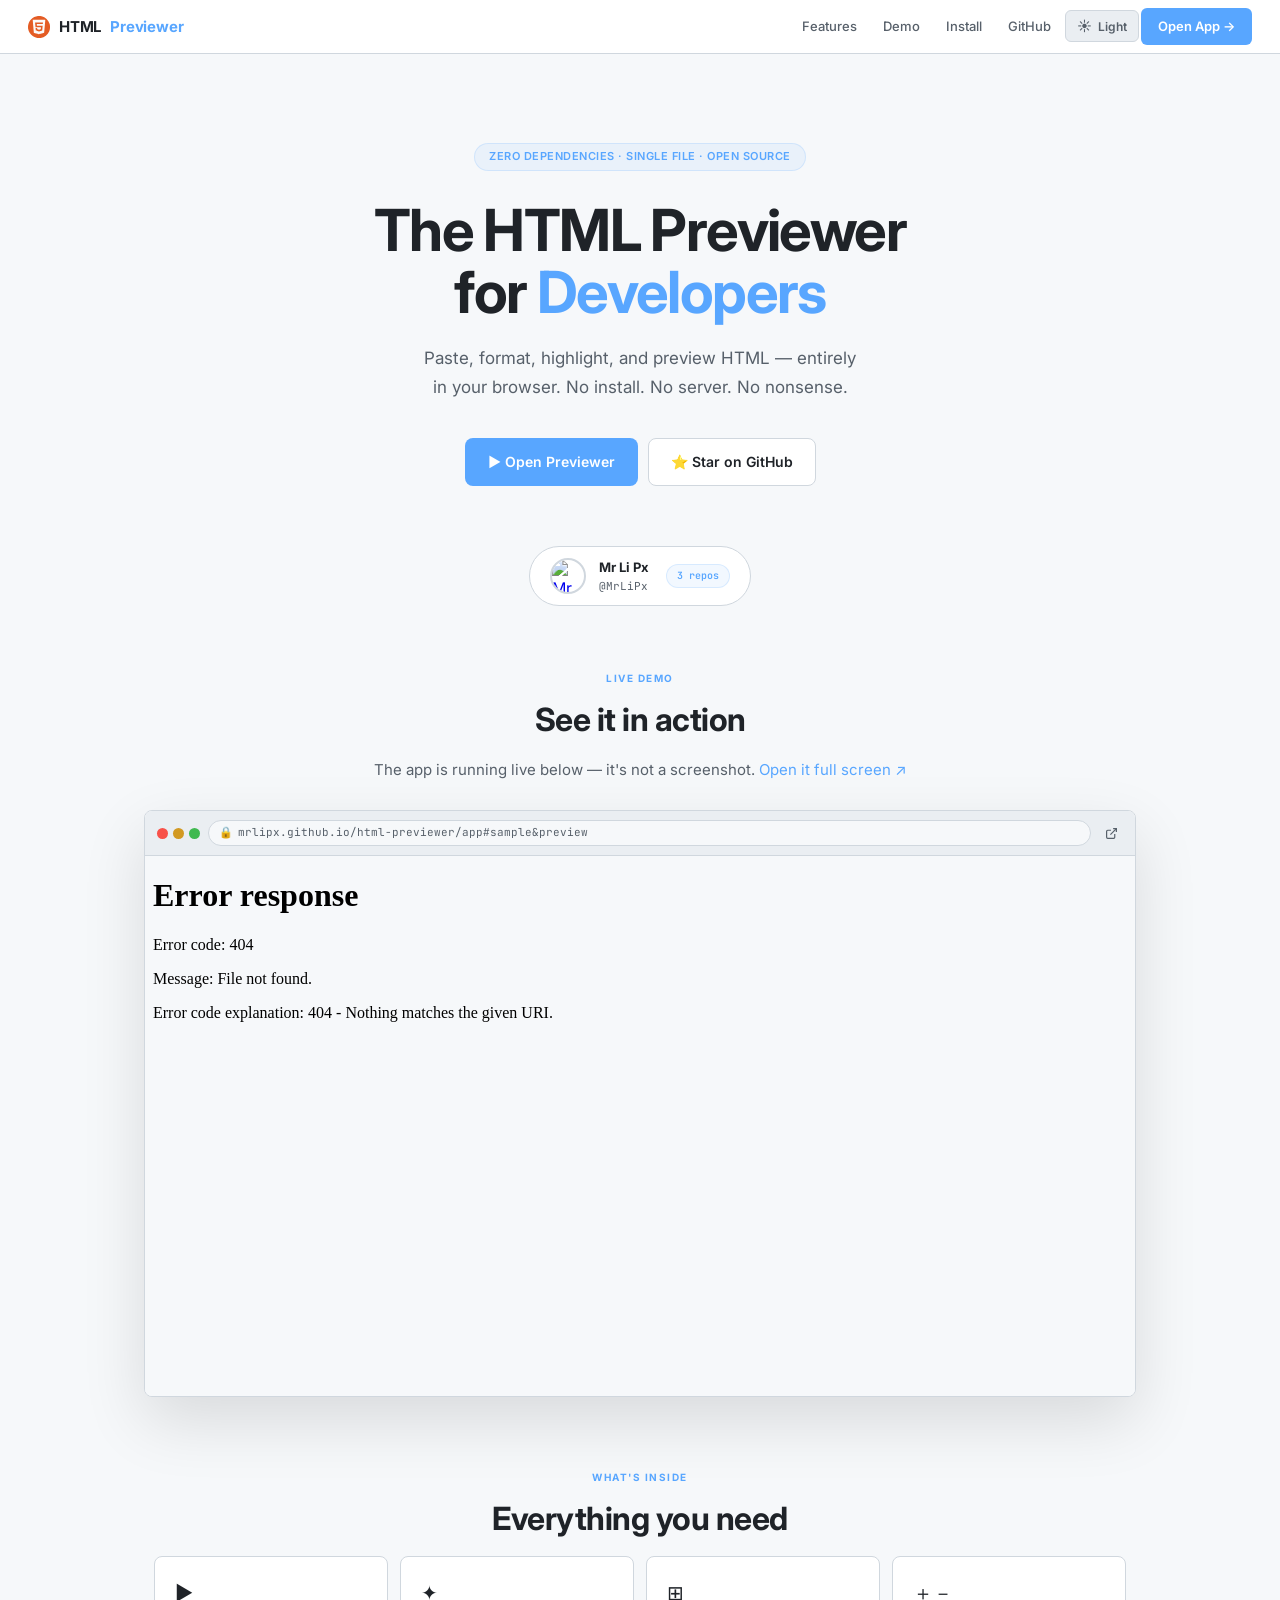
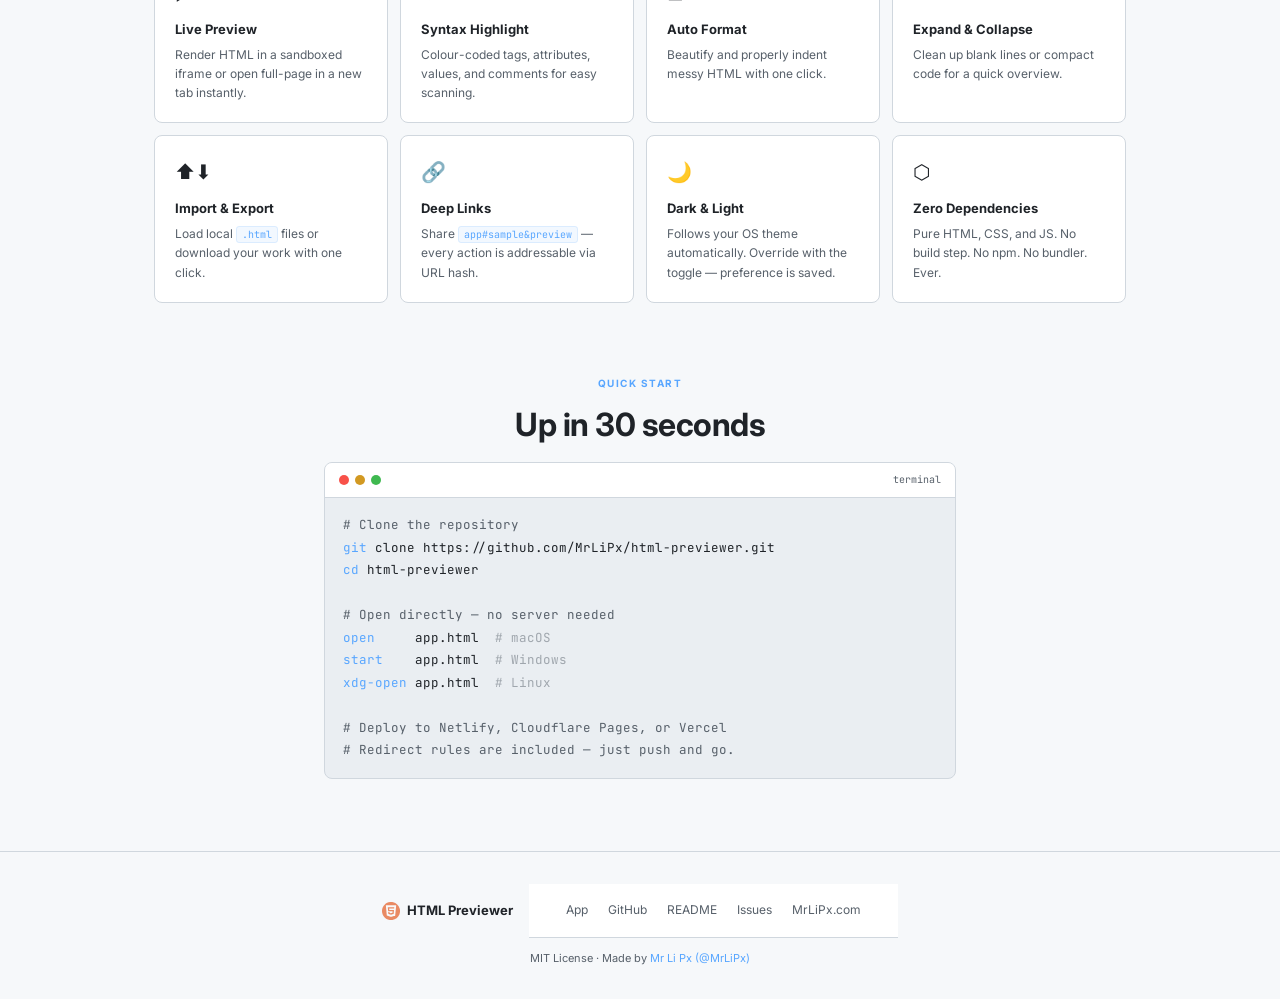
==== index.html @ 9bced7d6 "Update index.html Signed-off-by: Mr Li Px <163276171+MrLiPx@users.noreply.github.com>" ====
<!DOCTYPE html>
<html lang="en" data-theme="dark">
<head>
  <meta charset="UTF-8" />
  <meta name="viewport" content="width=device-width, initial-scale=1.0" />

  <!-- ── PRIMARY META ── -->
  <title>HTML Previewer — Live Browser-Based HTML Editor</title>
  <meta name="description" content="A zero-dependency, browser-based HTML editor and live previewer. Paste, format, syntax-highlight, and preview HTML instantly — no install, no server, no nonsense." />
  <meta name="keywords" content="HTML editor, HTML previewer, live preview, syntax highlight, HTML formatter, browser editor, online HTML tool, zero dependencies" />
  <meta name="author" content="Mr Li Px" />
  <meta name="robots" content="index, follow" />
  <link rel="canonical" href="https://mrlipx.github.io/html-previewer/" />

  <!-- ── OPEN GRAPH ── -->
  <meta property="og:type"        content="website" />
  <meta property="og:site_name"   content="HTML Previewer" />
  <meta property="og:title"       content="HTML Previewer — Live Browser-Based HTML Editor" />
  <meta property="og:description" content="Zero-dependency HTML editor &amp; live previewer. Paste, format, highlight, and preview HTML entirely in your browser. No install. No server." />
  <meta property="og:image"       content="https://mrlipx.github.io/html-previewer/media/images/banner/og-banner.png" />
  <meta property="og:image:width" content="1200" />
  <meta property="og:image:height" content="630" />
  <meta property="og:url"         content="https://mrlipx.github.io/html-previewer/" />
  <meta property="og:locale"      content="en_US" />

  <!-- ── TWITTER / X ── -->
  <meta name="twitter:card"        content="summary_large_image" />
  <meta name="twitter:site"        content="@MrLiPx" />
  <meta name="twitter:creator"     content="@MrLiPx" />
  <meta name="twitter:title"       content="HTML Previewer — Live Browser-Based HTML Editor" />
  <meta name="twitter:description" content="Zero-dependency HTML editor &amp; live previewer. No install. No server. No nonsense." />
  <meta name="twitter:image"       content="https://mrlipx.github.io/html-previewer/media/images/banner/og-banner.png" />

  <!-- ── ICONS ── -->
  <link rel="icon"             type="image/svg+xml" href="media/images/logos/html5.svg" />
  <link rel="icon"             type="image/png"     href="media/images/icons/favicon.png" />
  <link rel="apple-touch-icon"                      href="media/images/icons/favicon.png" />

  <!-- ── FONTS ── -->
  <link rel="preconnect" href="https://fonts.googleapis.com" />
  <link rel="preconnect" href="https://fonts.gstatic.com" crossorigin />
  <link href="https://fonts.googleapis.com/css2?family=JetBrains+Mono:wght@400;600&family=Inter:wght@400;500;600;700&display=swap" rel="stylesheet" />

  <!-- ── STRUCTURED DATA ── -->
  <script type="application/ld+json">
  {
    "@context": "https://schema.org",
    "@type": "SoftwareApplication",
    "name": "HTML Previewer",
    "applicationCategory": "DeveloperApplication",
    "operatingSystem": "Any",
    "description": "A zero-dependency, browser-based HTML editor and live previewer.",
    "url": "https://mrlipx.github.io/html-previewer/",
    "downloadUrl": "https://github.com/MrLiPx/html-previewer",
    "softwareVersion": "1.1.0",
    "license": "https://github.com/MrLiPx/html-previewer/blob/main/LICENSE",
    "author": {
      "@type": "Person",
      "name": "Mr Li Px",
      "url": "https://github.com/MrLiPx"
    },
    "offers": {
      "@type": "Offer",
      "price": "0",
      "priceCurrency": "USD"
    }
  }
  </script>

  <style>
    /* ── DESIGN TOKENS ── */
    :root {
      --bg:      #0d1117;
      --surface: #161b22;
      --overlay: #1c2128;
      --border:  #30363d;
      --bhi:     #484f58;
      --accent:  #58a6ff;
      --green:   #3fb950;
      --red:     #f85149;
      --yellow:  #d29922;
      --text:    #e6edf3;
      --muted:   #8b949e;
      --sans:    'Inter', sans-serif;
      --mono:    'JetBrains Mono', monospace;
      --r:       8px;
      --trans:   .15s ease;
    }
    [data-theme="light"] {
      --bg:      #f6f8fa;
      --surface: #ffffff;
      --overlay: #eaeef2;
      --border:  #d0d7de;
      --bhi:     #afb8c1;
      --text:    #1f2328;
      --muted:   #57606a;
    }

    /* ── RESET ── */
    *, *::before, *::after { box-sizing: border-box; margin: 0; padding: 0; }
    html { scroll-behavior: smooth; }
    body {
      font-family: var(--sans);
      background: var(--bg);
      color: var(--text);
      line-height: 1.6;
      -webkit-font-smoothing: antialiased;
      transition: background var(--trans), color var(--trans);
    }

    /* ── NAV ── */
    nav {
      position: sticky;
      top: 0;
      z-index: 100;
      display: flex;
      align-items: center;
      justify-content: space-between;
      padding: 0 28px;
      height: 54px;
      background: var(--surface);
      border-bottom: 1px solid var(--border);
      transition: background var(--trans), border-color var(--trans);
    }
    [data-theme="dark"] nav {
      background: rgba(22,27,34,.92);
      backdrop-filter: blur(14px);
      -webkit-backdrop-filter: blur(14px);
    }
    .nav-logo {
      display: flex;
      align-items: center;
      gap: 9px;
      font-weight: 700;
      font-size: 15px;
      text-decoration: none;
      color: var(--text);
      flex-shrink: 0;
      letter-spacing: -.2px;
    }
    .nav-logo img { width: 22px; height: 22px; }
    .nav-logo span { color: var(--accent); }
    .nav-links {
      display: flex;
      align-items: center;
      gap: 2px;
    }
    .nav-link {
      padding: 5px 11px;
      font-size: 13px;
      font-weight: 500;
      color: var(--muted);
      text-decoration: none;
      border-radius: 6px;
      border: 1px solid transparent;
      transition: color var(--trans), background var(--trans), border-color var(--trans);
    }
    .nav-link:hover { color: var(--text); background: var(--overlay); border-color: var(--border); }

    .nav-theme {
      all: unset;
      box-sizing: border-box;
      display: inline-flex;
      align-items: center;
      gap: 6px;
      padding: 5px 11px;
      height: 32px;
      font-family: var(--sans);
      font-size: 12px;
      font-weight: 600;
      color: var(--muted);
      background: var(--overlay);
      border: 1px solid var(--border);
      border-radius: 6px;
      cursor: pointer;
      white-space: nowrap;
      transition: color var(--trans), border-color var(--trans);
    }
    .nav-theme:hover { border-color: var(--accent); color: var(--text); }
    .nav-theme-ic { font-size: 14px; line-height: 1; }

    .nav-cta {
      padding: 7px 16px;
      font-size: 13px;
      font-weight: 600;
      color: #fff;
      background: var(--accent);
      text-decoration: none;
      border-radius: 6px;
      border: 1px solid transparent;
      transition: filter var(--trans), transform var(--trans);
    }
    .nav-cta:hover { filter: brightness(1.12); transform: translateY(-1px); }

    /* ── HERO ── */
    .hero {
      text-align: center;
      padding: 88px 24px 60px;
      max-width: 640px;
      margin: 0 auto;
    }
    .pill {
      display: inline-block;
      padding: 4px 14px;
      background: rgba(88,166,255,.08);
      border: 1px solid rgba(88,166,255,.18);
      border-radius: 100px;
      font-size: 11px;
      font-weight: 600;
      letter-spacing: .5px;
      color: var(--accent);
      margin-bottom: 28px;
      text-transform: uppercase;
    }
    .hero h1 {
      font-size: clamp(34px, 6vw, 58px);
      font-weight: 700;
      line-height: 1.08;
      letter-spacing: -1.6px;
      margin-bottom: 20px;
      color: var(--text);
    }
    .hero h1 em { font-style: normal; color: var(--accent); }
    .hero-sub {
      font-size: 17px;
      color: var(--muted);
      max-width: 440px;
      margin: 0 auto 36px;
      line-height: 1.7;
    }
    .hero-btns {
      display: flex;
      gap: 10px;
      justify-content: center;
      flex-wrap: wrap;
    }
    .btn-primary {
      display: inline-flex;
      align-items: center;
      gap: 7px;
      padding: 12px 22px;
      border-radius: var(--r);
      font-size: 14px;
      font-weight: 600;
      text-decoration: none;
      background: var(--accent);
      color: #fff;
      border: 1px solid transparent;
      transition: filter var(--trans), transform var(--trans);
    }
    .btn-primary:hover { filter: brightness(1.12); transform: translateY(-2px); }
    .btn-ghost {
      display: inline-flex;
      align-items: center;
      gap: 7px;
      padding: 12px 22px;
      border-radius: var(--r);
      font-size: 14px;
      font-weight: 600;
      text-decoration: none;
      background: var(--surface);
      color: var(--text);
      border: 1px solid var(--border);
      transition: border-color var(--trans), color var(--trans), transform var(--trans);
    }
    .btn-ghost:hover { border-color: var(--accent); color: var(--accent); transform: translateY(-2px); }

    /* ── AUTHOR CARD ── */
    .author-wrap {
      display: flex;
      justify-content: center;
      padding: 0 24px 64px;
    }
    .author-card {
      display: flex;
      align-items: center;
      gap: 13px;
      padding: 10px 20px;
      background: var(--surface);
      border: 1px solid var(--border);
      border-radius: 100px;
      text-decoration: none;
      transition: border-color var(--trans), box-shadow var(--trans);
    }
    .author-card:hover { border-color: var(--accent); box-shadow: 0 0 0 3px rgba(88,166,255,.1); }
    .author-avatar {
      width: 36px; height: 36px;
      border-radius: 50%;
      border: 2px solid var(--border);
      display: block;
      transition: border-color var(--trans);
    }
    .author-card:hover .author-avatar { border-color: var(--accent); }
    .author-name   { font-size: 13px; font-weight: 700; color: var(--text); display: block; }
    .author-handle { font-size: 11px; color: var(--muted); font-family: var(--mono); display: block; }
    .author-tag {
      padding: 3px 10px;
      background: rgba(88,166,255,.08);
      border: 1px solid rgba(88,166,255,.18);
      border-radius: 100px;
      font-size: 10px;
      font-weight: 600;
      color: var(--accent);
      font-family: var(--mono);
      margin-left: 4px;
    }

    /* ── SECTION HEADER ── */
    .sec-eyebrow {
      font-size: 10px;
      font-weight: 700;
      letter-spacing: 1.5px;
      text-transform: uppercase;
      color: var(--accent);
      margin-bottom: 8px;
    }
    .sec-title {
      font-size: clamp(22px, 3.5vw, 32px);
      font-weight: 700;
      letter-spacing: -.5px;
      margin-bottom: 12px;
      color: var(--text);
    }
    .sec-sub {
      font-size: 15px;
      color: var(--muted);
      margin-bottom: 28px;
      line-height: 1.65;
    }
    .sec-sub a { color: var(--accent); text-decoration: none; }
    .sec-sub a:hover { text-decoration: underline; }

    /* ── BROWSER MOCK ── */
    .browser-mock {
      background: var(--surface);
      border: 1px solid var(--border);
      border-radius: var(--r);
      overflow: hidden;
      box-shadow: 0 24px 64px rgba(0,0,0,.45);
    }
    [data-theme="light"] .browser-mock {
      box-shadow: 0 24px 64px rgba(0,0,0,.12);
    }
    .browser-bar {
      display: flex;
      align-items: center;
      gap: 8px;
      padding: 9px 12px;
      background: var(--overlay);
      border-bottom: 1px solid var(--border);
    }
    .tl-dots { display: flex; gap: 5px; flex-shrink: 0; }
    .tl-r { width: 11px; height: 11px; border-radius: 50%; background: var(--red); }
    .tl-y { width: 11px; height: 11px; border-radius: 50%; background: var(--yellow); }
    .tl-g { width: 11px; height: 11px; border-radius: 50%; background: var(--green); }
    .browser-url {
      flex: 1;
      display: flex;
      align-items: center;
      gap: 5px;
      background: var(--bg);
      border: 1px solid var(--border);
      border-radius: 100px;
      padding: 3px 10px;
      font-family: var(--mono);
      font-size: 11px;
      min-width: 0;
      overflow: hidden;
    }
    .bu-lock { color: var(--green); flex-shrink: 0; }
    .bu-text { color: var(--muted); overflow: hidden; text-overflow: ellipsis; white-space: nowrap; }
    .browser-ext {
      all: unset;
      box-sizing: border-box;
      width: 24px; height: 24px;
      display: flex; align-items: center; justify-content: center;
      color: var(--muted);
      cursor: pointer;
      border-radius: 5px;
      text-decoration: none;
      flex-shrink: 0;
      transition: color var(--trans), background var(--trans);
    }
    .browser-ext:hover { color: var(--accent); background: rgba(88,166,255,.1); }
    .browser-ext svg { width: 13px; height: 13px; }

    /* ── DEMO ── */
    .demo-section {
      max-width: 1040px;
      margin: 0 auto 72px;
      padding: 0 24px;
      text-align: center;
    }
    .demo-frame {
      width: 100%;
      height: 540px;
      border: none;
      display: block;
      background: var(--bg);
    }

    /* ── FEATURES ── */
    .features {
      max-width: 1020px;
      margin: 0 auto 72px;
      padding: 0 24px;
      text-align: center;
    }
    .feature-grid {
      display: grid;
      grid-template-columns: repeat(auto-fit, minmax(210px, 1fr));
      gap: 12px;
    }
    .fc {
      background: var(--surface);
      border: 1px solid var(--border);
      border-radius: var(--r);
      padding: 20px;
      text-align: left;
      transition: border-color var(--trans), transform var(--trans), box-shadow var(--trans);
    }
    .fc:hover {
      border-color: var(--accent);
      transform: translateY(-2px);
      box-shadow: 0 6px 20px rgba(0,0,0,.2);
    }
    [data-theme="light"] .fc:hover { box-shadow: 0 6px 20px rgba(0,0,0,.07); }
    .fc-icon  { font-size: 20px; margin-bottom: 10px; display: block; }
    .fc-title { font-size: 13px; font-weight: 700; color: var(--text); margin-bottom: 5px; }
    .fc-desc  { font-size: 12px; color: var(--muted); line-height: 1.6; }
    .fc-desc code {
      font-family: var(--mono);
      font-size: 10px;
      background: rgba(88,166,255,.08);
      border: 1px solid rgba(88,166,255,.15);
      padding: 1px 5px;
      border-radius: 3px;
      color: var(--accent);
    }

    /* ── INSTALL ── */
    .install-section {
      max-width: 680px;
      margin: 0 auto 72px;
      padding: 0 24px;
      text-align: center;
    }
    .code-block {
      background: var(--overlay);
      border: 1px solid var(--border);
      border-radius: var(--r);
      overflow: hidden;
      text-align: left;
    }
    .cb-bar {
      display: flex;
      align-items: center;
      gap: 6px;
      padding: 9px 14px;
      background: var(--surface);
      border-bottom: 1px solid var(--border);
    }
    .cb-label { margin-left: auto; font-size: 10px; color: var(--muted); font-family: var(--mono); }
    .code-block pre {
      padding: 16px 18px;
      font-family: var(--mono);
      font-size: 12.5px;
      line-height: 1.8;
      overflow-x: auto;
      color: var(--text);
    }
    .cm { color: var(--muted); }
    .ck { color: var(--accent); }
    .cs { color: var(--yellow); }
    .cd { color: var(--muted); opacity: .5; }

    /* ── FOOTER ── */
    footer {
      border-top: 1px solid var(--border);
      padding: 32px 24px;
      text-align: center;
    }
    .footer-inner {
      display: flex;
      align-items: center;
      justify-content: center;
      flex-wrap: wrap;
      gap: 16px;
      margin-bottom: 12px;
    }
    .footer-logo {
      display: flex;
      align-items: center;
      gap: 7px;
      font-size: 13px;
      font-weight: 700;
      color: var(--text);
      text-decoration: none;
    }
    .footer-links { display: flex; gap: 2px; flex-wrap: wrap; justify-content: center; }
    .footer-links a {
      padding: 4px 9px;
      font-size: 12px;
      color: var(--muted);
      text-decoration: none;
      border-radius: 5px;
      transition: color var(--trans);
    }
    .footer-links a:hover { color: var(--accent); }
    .footer-copy { font-size: 11px; color: var(--muted); }
    .footer-copy a { color: var(--accent); text-decoration: none; }
    .footer-copy a:hover { text-decoration: underline; }

    /* ── SCROLLBAR ── */
    ::-webkit-scrollbar { width: 5px; }
    ::-webkit-scrollbar-track { background: transparent; }
    ::-webkit-scrollbar-thumb { background: var(--border); border-radius: 10px; }
    ::-webkit-scrollbar-thumb:hover { background: var(--bhi); }

    /* ── RESPONSIVE ── */
    @media (max-width: 640px) {
      nav { padding: 0 16px; }
      .nav-link:not(.nav-cta) { display: none; }
      .hero { padding: 60px 20px 48px; }
      .demo-frame { height: 380px; }
      .author-card { border-radius: 14px; flex-wrap: wrap; }
    }
  </style>
</head>
<body>

<!-- ── NAV ── -->
<nav>
  <a class="nav-logo" href="." aria-label="HTML Previewer home">
    <img src="media/images/logos/html5.svg" alt="" width="22" height="22" />
    HTML<span>Previewer</span>
  </a>
  <div class="nav-links">
    <a class="nav-link" href="#features">Features</a>
    <a class="nav-link" href="#demo">Demo</a>
    <a class="nav-link" href="#install">Install</a>
    <a class="nav-link" href="https://github.com/MrLiPx/html-previewer" target="_blank" rel="noopener noreferrer">GitHub</a>
    <button class="nav-theme" id="theme-btn" onclick="toggleTheme()" aria-label="Toggle theme">
      <span class="nav-theme-ic" id="theme-ic">🌙</span>
      <span id="theme-lbl">Dark</span>
    </button>
    <a class="nav-cta" href="app">Open App →</a>
  </div>
</nav>

<!-- ── HERO ── -->
<section class="hero" aria-label="Hero">
  <div class="pill" aria-label="Key highlights">Zero dependencies · Single file · Open source</div>
  <h1>The HTML Previewer<br />for <em>Developers</em></h1>
  <p class="hero-sub">
    Paste, format, highlight, and preview HTML — entirely in your browser.
    No install. No server. No nonsense.
  </p>
  <div class="hero-btns">
    <a href="app" class="btn-primary">▶ Open Previewer</a>
    <a href="https://github.com/MrLiPx/html-previewer" target="_blank" rel="noopener noreferrer" class="btn-ghost">⭐ Star on GitHub</a>
  </div>
</section>

<!-- ── AUTHOR ── -->
<div class="author-wrap">
  <a class="author-card" id="author-link" href="https://github.com/MrLiPx" target="_blank" rel="noopener noreferrer" aria-label="Author: Mr Li Px">
    <img class="author-avatar" id="author-avatar"
      src="https://avatars.githubusercontent.com/u/163276171?v=4"
      alt="Mr Li Px"
      width="36" height="36"
      loading="lazy"
    />
    <div>
      <span class="author-name"   id="author-name">Mr Li Px</span>
      <span class="author-handle" id="author-handle">@MrLiPx</span>
    </div>
    <span class="author-tag" id="author-repos">3 repos</span>
  </a>
</div>

<!-- ── DEMO ── -->
<section class="demo-section" id="demo" aria-label="Live demo">
  <div class="sec-eyebrow">Live Demo</div>
  <h2 class="sec-title">See it in action</h2>
  <p class="sec-sub">
    The app is running live below — it's not a screenshot.
    <a href="app#sample&amp;preview" target="_blank" rel="noopener noreferrer">Open it full screen ↗</a>
  </p>
  <div class="browser-mock">
    <div class="browser-bar" aria-hidden="true">
      <div class="tl-dots">
        <span class="tl-r"></span>
        <span class="tl-y"></span>
        <span class="tl-g"></span>
      </div>
      <div class="browser-url">
        <span class="bu-lock">🔒</span>
        <span class="bu-text">mrlipx.github.io/html-previewer/app#sample&amp;preview</span>
      </div>
      <a class="browser-ext" href="app#sample&preview" target="_blank" rel="noopener noreferrer" title="Open full screen" aria-label="Open full screen">
        <svg viewBox="0 0 24 24" fill="none" stroke="currentColor" stroke-width="2.2" aria-hidden="true"><path d="M18 13v6a2 2 0 0 1-2 2H5a2 2 0 0 1-2-2V8a2 2 0 0 1 2-2h6"/><polyline points="15 3 21 3 21 9"/><line x1="10" y1="14" x2="21" y2="3"/></svg>
      </a>
    </div>
    <!-- embed=readonly → decorative, non-interactive showcase -->
    <iframe
      src="app?embed=readonly#sample&preview"
      class="demo-frame"
      title="HTML Previewer live demo"
      loading="lazy"
      tabindex="-1"
      aria-hidden="true"
    ></iframe>
  </div>
</section>

<!-- ── FEATURES ── -->
<section class="features" id="features" aria-label="Features">
  <div class="sec-eyebrow">What's inside</div>
  <h2 class="sec-title">Everything you need</h2>
  <div class="feature-grid">
    <div class="fc"><span class="fc-icon">▶</span><div class="fc-title">Live Preview</div><div class="fc-desc">Render HTML in a sandboxed iframe or open full-page in a new tab instantly.</div></div>
    <div class="fc"><span class="fc-icon">✦</span><div class="fc-title">Syntax Highlight</div><div class="fc-desc">Colour-coded tags, attributes, values, and comments for easy scanning.</div></div>
    <div class="fc"><span class="fc-icon">⊞</span><div class="fc-title">Auto Format</div><div class="fc-desc">Beautify and properly indent messy HTML with one click.</div></div>
    <div class="fc"><span class="fc-icon">＋－</span><div class="fc-title">Expand &amp; Collapse</div><div class="fc-desc">Clean up blank lines or compact code for a quick overview.</div></div>
    <div class="fc"><span class="fc-icon">⬆⬇</span><div class="fc-title">Import &amp; Export</div><div class="fc-desc">Load local <code>.html</code> files or download your work with one click.</div></div>
    <div class="fc"><span class="fc-icon">🔗</span><div class="fc-title">Deep Links</div><div class="fc-desc">Share <code>app#sample&amp;preview</code> — every action is addressable via URL hash.</div></div>
    <div class="fc"><span class="fc-icon">🌙</span><div class="fc-title">Dark &amp; Light</div><div class="fc-desc">Follows your OS theme automatically. Override with the toggle — preference is saved.</div></div>
    <div class="fc"><span class="fc-icon">⬡</span><div class="fc-title">Zero Dependencies</div><div class="fc-desc">Pure HTML, CSS, and JS. No build step. No npm. No bundler. Ever.</div></div>
  </div>
</section>

<!-- ── INSTALL ── -->
<section class="install-section" id="install" aria-label="Quick start">
  <div class="sec-eyebrow">Quick Start</div>
  <h2 class="sec-title">Up in 30 seconds</h2>
  <div class="code-block">
    <div class="cb-bar" aria-hidden="true">
      <span class="tl-r" style="width:10px;height:10px;border-radius:50%;display:inline-block;"></span>
      <span class="tl-y" style="width:10px;height:10px;border-radius:50%;display:inline-block;"></span>
      <span class="tl-g" style="width:10px;height:10px;border-radius:50%;display:inline-block;"></span>
      <span class="cb-label">terminal</span>
    </div>
    <pre aria-label="Terminal commands"><span class="cm"># Clone the repository</span>
<span class="ck">git</span> clone https://github.com/MrLiPx/html-previewer.git
<span class="ck">cd</span> html-previewer

<span class="cm"># Open directly — no server needed</span>
<span class="ck">open</span>     app.html  <span class="cd"># macOS</span>
<span class="ck">start</span>    app.html  <span class="cd"># Windows</span>
<span class="ck">xdg-open</span> app.html  <span class="cd"># Linux</span>

<span class="cm"># Deploy to Netlify, Cloudflare Pages, or Vercel</span>
<span class="cm"># Redirect rules are included — just push and go.</span></pre>
  </div>
</section>

<!-- ── FOOTER ── -->
<footer>
  <div class="footer-inner">
    <a class="footer-logo" href="." aria-label="HTML Previewer home">
      <img src="media/images/logos/html5.svg" alt="" width="18" height="18" style="opacity:.7;" />
      HTML Previewer
    </a>
    <nav class="footer-links" aria-label="Footer links">
      <a href="app">App</a>
      <a href="https://github.com/MrLiPx/html-previewer" target="_blank" rel="noopener noreferrer">GitHub</a>
      <a href="https://github.com/MrLiPx/html-previewer/blob/main/README.md" target="_blank" rel="noopener noreferrer">README</a>
      <a href="https://github.com/MrLiPx/html-previewer/issues" target="_blank" rel="noopener noreferrer">Issues</a>
      <a href="https://mrlipx.com" target="_blank" rel="noopener noreferrer">MrLiPx.com</a>
    </nav>
  </div>
  <p class="footer-copy">
    MIT License · Made by <a href="https://github.com/MrLiPx" target="_blank" rel="noopener noreferrer" id="footer-author">Mr Li Px (@MrLiPx)</a>
  </p>
</footer>

<script>
'use strict';

const GH_ID = 163276171;

/* ── THEME ── */
let _dark = true;

function applyTheme(mode, save) {
  _dark = (mode !== 'light');
  document.documentElement.setAttribute('data-theme', _dark ? 'dark' : 'light');
  const ic  = document.getElementById('theme-ic');
  const lbl = document.getElementById('theme-lbl');
  if (ic)  ic.textContent  = _dark ? '🌙' : '☀️';
  if (lbl) lbl.textContent = _dark ? 'Dark' : 'Light';
  if (save) {
    try { localStorage.setItem('theme', _dark ? 'dark' : 'light'); } catch (_) {}
  }
}

function toggleTheme() { applyTheme(_dark ? 'light' : 'dark', true); }

// Priority: ?theme= → localStorage → OS → dark default
(function initTheme() {
  try {
    const q = new URLSearchParams(location.search).get('theme');
    if (q === 'dark' || q === 'light') {
      try { localStorage.setItem('theme', q); } catch (_) {}
      applyTheme(q, false); return;
    }
    const saved = localStorage.getItem('theme');
    if (saved === 'dark' || saved === 'light') { applyTheme(saved, false); return; }
  } catch (_) {}
  if (window.matchMedia?.('(prefers-color-scheme: light)').matches) {
    applyTheme('light', false);
  }
}());

// Follow OS changes unless user has explicitly set a preference
try {
  window.matchMedia('(prefers-color-scheme: light)').addEventListener('change', e => {
    try { if (localStorage.getItem('theme')) return; } catch (_) {}
    applyTheme(e.matches ? 'light' : 'dark', false);
  });
} catch (_) {}

/* ── GITHUB PROFILE ── */
async function loadProfile() {
  try {
    const res = await fetch(`https://api.github.com/user/${GH_ID}`, {
      headers: { Accept: 'application/vnd.github.v3+json' }
    });
    if (!res.ok) return;
    const u = await res.json();
    const avatar  = document.getElementById('author-avatar');
    const name    = document.getElementById('author-name');
    const handle  = document.getElementById('author-handle');
    const repos   = document.getElementById('author-repos');
    const link    = document.getElementById('author-link');
    const footer  = document.getElementById('footer-author');
    if (avatar) avatar.src         = u.avatar_url;
    if (name)   name.textContent   = u.name || u.login;
    if (handle) handle.textContent = '@' + u.login;
    if (repos)  repos.textContent  = (u.public_repos ?? '?') + ' repos';
    if (link)   link.href          = u.html_url;
    if (footer) { footer.textContent = `${u.name || u.login} (@${u.login})`; footer.href = u.html_url; }
    document.title = `HTML Previewer — ${u.name || u.login}`;
  } catch (_) { /* fallback to hardcoded defaults */ }
}

/* ── SCROLL REVEAL ── */
function initReveal() {
  if (!('IntersectionObserver' in window)) return;
  const io = new IntersectionObserver(entries => {
    entries.forEach(e => {
      if (!e.isIntersecting) return;
      e.target.style.opacity   = '1';
      e.target.style.transform = 'translateY(0)';
      io.unobserve(e.target);
    });
  }, { threshold: 0.06 });
  document.querySelectorAll('.fc, .author-card').forEach((el, i) => {
    el.style.cssText += `opacity:0;transform:translateY(12px);transition:opacity .35s ${i * 40}ms ease,transform .35s ${i * 40}ms ease;`;
    io.observe(el);
  });
}

document.addEventListener('DOMContentLoaded', () => {
  loadProfile();
  initReveal();
});
</script>
</body>
</html>
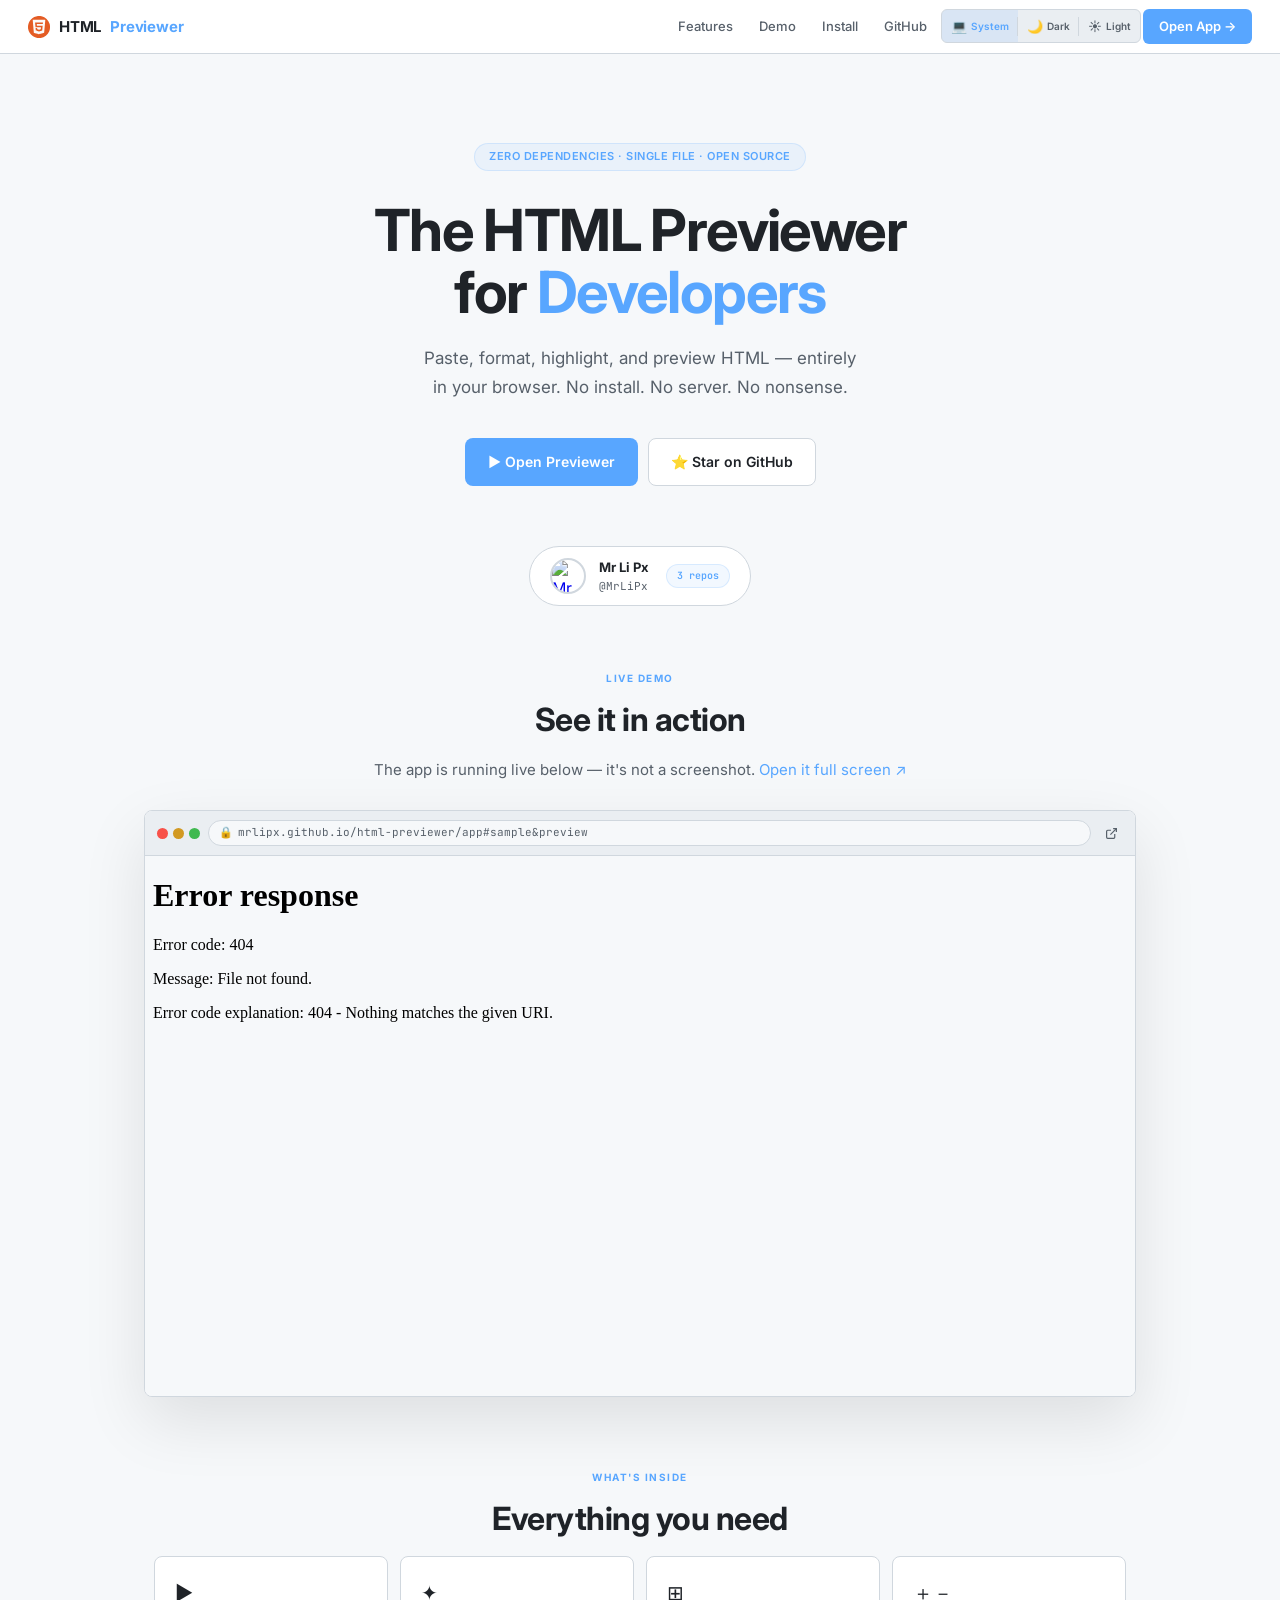
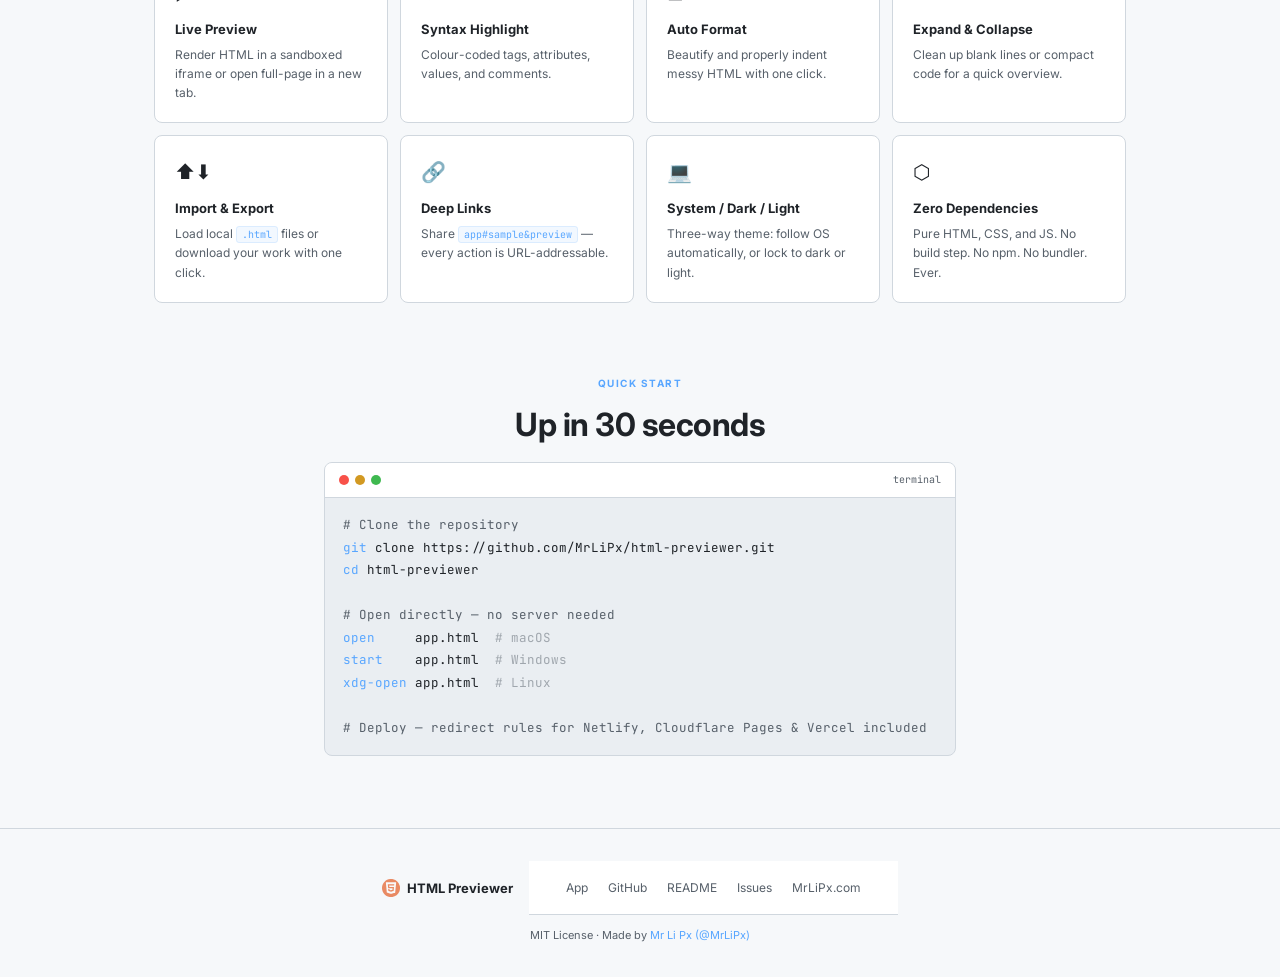
==== commit 7a3445a3: "Update index.html Signed-off-by: Mr Li Px <163276171+MrLiPx@users.noreply.github.com>" ====
--- a/index.html
+++ b/index.html
@@ -4,7 +4,7 @@
   <meta charset="UTF-8" />
   <meta name="viewport" content="width=device-width, initial-scale=1.0" />
 
-  <!-- ── PRIMARY META ── -->
+  <!-- PRIMARY META -->
   <title>HTML Previewer — Live Browser-Based HTML Editor</title>
   <meta name="description" content="A zero-dependency, browser-based HTML editor and live previewer. Paste, format, syntax-highlight, and preview HTML instantly — no install, no server, no nonsense." />
   <meta name="keywords" content="HTML editor, HTML previewer, live preview, syntax highlight, HTML formatter, browser editor, online HTML tool, zero dependencies" />
@@ -12,36 +12,37 @@
   <meta name="robots" content="index, follow" />
   <link rel="canonical" href="https://mrlipx.github.io/html-previewer/" />
 
-  <!-- ── OPEN GRAPH ── -->
-  <meta property="og:type"        content="website" />
-  <meta property="og:site_name"   content="HTML Previewer" />
-  <meta property="og:title"       content="HTML Previewer — Live Browser-Based HTML Editor" />
-  <meta property="og:description" content="Zero-dependency HTML editor &amp; live previewer. Paste, format, highlight, and preview HTML entirely in your browser. No install. No server." />
-  <meta property="og:image"       content="https://mrlipx.github.io/html-previewer/media/images/banner/og-banner.png" />
-  <meta property="og:image:width" content="1200" />
-  <meta property="og:image:height" content="630" />
-  <meta property="og:url"         content="https://mrlipx.github.io/html-previewer/" />
-  <meta property="og:locale"      content="en_US" />
-
-  <!-- ── TWITTER / X ── -->
-  <meta name="twitter:card"        content="summary_large_image" />
+  <!-- OPEN GRAPH -->
+  <meta property="og:type"         content="website" />
+  <meta property="og:site_name"    content="HTML Previewer" />
+  <meta property="og:title"        content="HTML Previewer — Live Browser-Based HTML Editor" />
+  <meta property="og:description"  content="Zero-dependency HTML editor &amp; live previewer. Paste, format, highlight, and preview HTML entirely in your browser. No install. No server." />
+  <meta property="og:url"          content="https://mrlipx.github.io/html-previewer/" />
+  <meta property="og:image"        content="https://mrlipx.github.io/html-previewer/media/images/logos/html5.png" />
+  <meta property="og:image:width"  content="128" />
+  <meta property="og:image:height" content="128" />
+  <meta property="og:image:alt"    content="HTML5 logo — HTML Previewer" />
+  <meta property="og:locale"       content="en_US" />
+
+  <!-- TWITTER / X -->
+  <meta name="twitter:card"        content="summary" />
   <meta name="twitter:site"        content="@MrLiPx" />
   <meta name="twitter:creator"     content="@MrLiPx" />
   <meta name="twitter:title"       content="HTML Previewer — Live Browser-Based HTML Editor" />
   <meta name="twitter:description" content="Zero-dependency HTML editor &amp; live previewer. No install. No server. No nonsense." />
-  <meta name="twitter:image"       content="https://mrlipx.github.io/html-previewer/media/images/banner/og-banner.png" />
-
-  <!-- ── ICONS ── -->
-  <link rel="icon"             type="image/svg+xml" href="media/images/logos/html5.svg" />
-  <link rel="icon"             type="image/png"     href="media/images/icons/favicon.png" />
-  <link rel="apple-touch-icon"                      href="media/images/icons/favicon.png" />
-
-  <!-- ── FONTS ── -->
+  <meta name="twitter:image"       content="https://mrlipx.github.io/html-previewer/media/images/logos/html5.png" />
+
+  <!-- ICONS -->
+  <link rel="icon"              type="image/svg+xml" href="media/images/logos/html5.svg" />
+  <link rel="icon"              type="image/png"     href="media/images/icons/favicon.png" />
+  <link rel="apple-touch-icon"                       href="media/images/icons/favicon.png" />
+
+  <!-- FONTS -->
   <link rel="preconnect" href="https://fonts.googleapis.com" />
   <link rel="preconnect" href="https://fonts.gstatic.com" crossorigin />
   <link href="https://fonts.googleapis.com/css2?family=JetBrains+Mono:wght@400;600&family=Inter:wght@400;500;600;700&display=swap" rel="stylesheet" />
 
-  <!-- ── STRUCTURED DATA ── -->
+  <!-- STRUCTURED DATA -->
   <script type="application/ld+json">
   {
     "@context": "https://schema.org",
@@ -52,487 +53,202 @@
     "description": "A zero-dependency, browser-based HTML editor and live previewer.",
     "url": "https://mrlipx.github.io/html-previewer/",
     "downloadUrl": "https://github.com/MrLiPx/html-previewer",
-    "softwareVersion": "1.1.0",
+    "softwareVersion": "1.2.0",
     "license": "https://github.com/MrLiPx/html-previewer/blob/main/LICENSE",
+    "image": "https://mrlipx.github.io/html-previewer/media/images/logos/html5.png",
     "author": {
       "@type": "Person",
       "name": "Mr Li Px",
       "url": "https://github.com/MrLiPx"
     },
-    "offers": {
-      "@type": "Offer",
-      "price": "0",
-      "priceCurrency": "USD"
-    }
+    "offers": { "@type": "Offer", "price": "0", "priceCurrency": "USD" }
   }
   </script>
 
+  <!-- Inline theme init (sync — prevents flash on every visit) -->
+  <script>
+    (function(){
+      function _os(){return window.matchMedia('(prefers-color-scheme:dark)').matches?'dark':'light';}
+      function _eff(p){return(p==='dark'||p==='light')?p:_os();}
+      var p='system';
+      try{var s=localStorage.getItem('theme');if(s==='dark'||s==='light'||s==='system')p=s;}catch(e){}
+      document.documentElement.setAttribute('data-theme',_eff(p));
+    })();
+  </script>
+
   <style>
-    /* ── DESIGN TOKENS ── */
     :root {
-      --bg:      #0d1117;
-      --surface: #161b22;
-      --overlay: #1c2128;
-      --border:  #30363d;
-      --bhi:     #484f58;
-      --accent:  #58a6ff;
-      --green:   #3fb950;
-      --red:     #f85149;
-      --yellow:  #d29922;
-      --text:    #e6edf3;
-      --muted:   #8b949e;
-      --sans:    'Inter', sans-serif;
-      --mono:    'JetBrains Mono', monospace;
-      --r:       8px;
-      --trans:   .15s ease;
+      --bg:#0d1117; --surface:#161b22; --overlay:#1c2128;
+      --border:#30363d; --bhi:#484f58;
+      --accent:#58a6ff; --green:#3fb950; --red:#f85149; --yellow:#d29922;
+      --text:#e6edf3; --muted:#8b949e;
+      --sans:'Inter',sans-serif; --mono:'JetBrains Mono',monospace;
+      --r:8px; --t:.15s ease;
     }
-    [data-theme="light"] {
-      --bg:      #f6f8fa;
-      --surface: #ffffff;
-      --overlay: #eaeef2;
-      --border:  #d0d7de;
-      --bhi:     #afb8c1;
-      --text:    #1f2328;
-      --muted:   #57606a;
+    [data-theme="light"]{
+      --bg:#f6f8fa; --surface:#fff; --overlay:#eaeef2;
+      --border:#d0d7de; --bhi:#afb8c1; --text:#1f2328; --muted:#57606a;
     }
-
-    /* ── RESET ── */
-    *, *::before, *::after { box-sizing: border-box; margin: 0; padding: 0; }
-    html { scroll-behavior: smooth; }
-    body {
-      font-family: var(--sans);
-      background: var(--bg);
-      color: var(--text);
-      line-height: 1.6;
-      -webkit-font-smoothing: antialiased;
-      transition: background var(--trans), color var(--trans);
-    }
-
-    /* ── NAV ── */
-    nav {
-      position: sticky;
-      top: 0;
-      z-index: 100;
-      display: flex;
-      align-items: center;
-      justify-content: space-between;
-      padding: 0 28px;
-      height: 54px;
-      background: var(--surface);
-      border-bottom: 1px solid var(--border);
-      transition: background var(--trans), border-color var(--trans);
-    }
-    [data-theme="dark"] nav {
-      background: rgba(22,27,34,.92);
-      backdrop-filter: blur(14px);
-      -webkit-backdrop-filter: blur(14px);
-    }
-    .nav-logo {
-      display: flex;
-      align-items: center;
-      gap: 9px;
-      font-weight: 700;
-      font-size: 15px;
-      text-decoration: none;
-      color: var(--text);
-      flex-shrink: 0;
-      letter-spacing: -.2px;
-    }
-    .nav-logo img { width: 22px; height: 22px; }
-    .nav-logo span { color: var(--accent); }
-    .nav-links {
-      display: flex;
-      align-items: center;
-      gap: 2px;
-    }
-    .nav-link {
-      padding: 5px 11px;
-      font-size: 13px;
-      font-weight: 500;
-      color: var(--muted);
-      text-decoration: none;
-      border-radius: 6px;
-      border: 1px solid transparent;
-      transition: color var(--trans), background var(--trans), border-color var(--trans);
-    }
-    .nav-link:hover { color: var(--text); background: var(--overlay); border-color: var(--border); }
-
-    .nav-theme {
-      all: unset;
-      box-sizing: border-box;
-      display: inline-flex;
-      align-items: center;
-      gap: 6px;
-      padding: 5px 11px;
-      height: 32px;
-      font-family: var(--sans);
-      font-size: 12px;
-      font-weight: 600;
-      color: var(--muted);
-      background: var(--overlay);
-      border: 1px solid var(--border);
-      border-radius: 6px;
-      cursor: pointer;
-      white-space: nowrap;
-      transition: color var(--trans), border-color var(--trans);
-    }
-    .nav-theme:hover { border-color: var(--accent); color: var(--text); }
-    .nav-theme-ic { font-size: 14px; line-height: 1; }
-
-    .nav-cta {
-      padding: 7px 16px;
-      font-size: 13px;
-      font-weight: 600;
-      color: #fff;
-      background: var(--accent);
-      text-decoration: none;
-      border-radius: 6px;
-      border: 1px solid transparent;
-      transition: filter var(--trans), transform var(--trans);
-    }
-    .nav-cta:hover { filter: brightness(1.12); transform: translateY(-1px); }
-
-    /* ── HERO ── */
-    .hero {
-      text-align: center;
-      padding: 88px 24px 60px;
-      max-width: 640px;
-      margin: 0 auto;
-    }
-    .pill {
-      display: inline-block;
-      padding: 4px 14px;
-      background: rgba(88,166,255,.08);
-      border: 1px solid rgba(88,166,255,.18);
-      border-radius: 100px;
-      font-size: 11px;
-      font-weight: 600;
-      letter-spacing: .5px;
-      color: var(--accent);
-      margin-bottom: 28px;
-      text-transform: uppercase;
-    }
-    .hero h1 {
-      font-size: clamp(34px, 6vw, 58px);
-      font-weight: 700;
-      line-height: 1.08;
-      letter-spacing: -1.6px;
-      margin-bottom: 20px;
-      color: var(--text);
-    }
-    .hero h1 em { font-style: normal; color: var(--accent); }
-    .hero-sub {
-      font-size: 17px;
-      color: var(--muted);
-      max-width: 440px;
-      margin: 0 auto 36px;
-      line-height: 1.7;
-    }
-    .hero-btns {
-      display: flex;
-      gap: 10px;
-      justify-content: center;
-      flex-wrap: wrap;
-    }
-    .btn-primary {
-      display: inline-flex;
-      align-items: center;
-      gap: 7px;
-      padding: 12px 22px;
-      border-radius: var(--r);
-      font-size: 14px;
-      font-weight: 600;
-      text-decoration: none;
-      background: var(--accent);
-      color: #fff;
-      border: 1px solid transparent;
-      transition: filter var(--trans), transform var(--trans);
-    }
-    .btn-primary:hover { filter: brightness(1.12); transform: translateY(-2px); }
-    .btn-ghost {
-      display: inline-flex;
-      align-items: center;
-      gap: 7px;
-      padding: 12px 22px;
-      border-radius: var(--r);
-      font-size: 14px;
-      font-weight: 600;
-      text-decoration: none;
-      background: var(--surface);
-      color: var(--text);
-      border: 1px solid var(--border);
-      transition: border-color var(--trans), color var(--trans), transform var(--trans);
-    }
-    .btn-ghost:hover { border-color: var(--accent); color: var(--accent); transform: translateY(-2px); }
-
-    /* ── AUTHOR CARD ── */
-    .author-wrap {
-      display: flex;
-      justify-content: center;
-      padding: 0 24px 64px;
-    }
-    .author-card {
-      display: flex;
-      align-items: center;
-      gap: 13px;
-      padding: 10px 20px;
-      background: var(--surface);
-      border: 1px solid var(--border);
-      border-radius: 100px;
-      text-decoration: none;
-      transition: border-color var(--trans), box-shadow var(--trans);
-    }
-    .author-card:hover { border-color: var(--accent); box-shadow: 0 0 0 3px rgba(88,166,255,.1); }
-    .author-avatar {
-      width: 36px; height: 36px;
-      border-radius: 50%;
-      border: 2px solid var(--border);
-      display: block;
-      transition: border-color var(--trans);
-    }
-    .author-card:hover .author-avatar { border-color: var(--accent); }
-    .author-name   { font-size: 13px; font-weight: 700; color: var(--text); display: block; }
-    .author-handle { font-size: 11px; color: var(--muted); font-family: var(--mono); display: block; }
-    .author-tag {
-      padding: 3px 10px;
-      background: rgba(88,166,255,.08);
-      border: 1px solid rgba(88,166,255,.18);
-      border-radius: 100px;
-      font-size: 10px;
-      font-weight: 600;
-      color: var(--accent);
-      font-family: var(--mono);
-      margin-left: 4px;
-    }
-
-    /* ── SECTION HEADER ── */
-    .sec-eyebrow {
-      font-size: 10px;
-      font-weight: 700;
-      letter-spacing: 1.5px;
-      text-transform: uppercase;
-      color: var(--accent);
-      margin-bottom: 8px;
-    }
-    .sec-title {
-      font-size: clamp(22px, 3.5vw, 32px);
-      font-weight: 700;
-      letter-spacing: -.5px;
-      margin-bottom: 12px;
-      color: var(--text);
-    }
-    .sec-sub {
-      font-size: 15px;
-      color: var(--muted);
-      margin-bottom: 28px;
-      line-height: 1.65;
-    }
-    .sec-sub a { color: var(--accent); text-decoration: none; }
-    .sec-sub a:hover { text-decoration: underline; }
-
-    /* ── BROWSER MOCK ── */
-    .browser-mock {
-      background: var(--surface);
-      border: 1px solid var(--border);
-      border-radius: var(--r);
-      overflow: hidden;
-      box-shadow: 0 24px 64px rgba(0,0,0,.45);
-    }
-    [data-theme="light"] .browser-mock {
-      box-shadow: 0 24px 64px rgba(0,0,0,.12);
-    }
-    .browser-bar {
-      display: flex;
-      align-items: center;
-      gap: 8px;
-      padding: 9px 12px;
-      background: var(--overlay);
-      border-bottom: 1px solid var(--border);
-    }
-    .tl-dots { display: flex; gap: 5px; flex-shrink: 0; }
-    .tl-r { width: 11px; height: 11px; border-radius: 50%; background: var(--red); }
-    .tl-y { width: 11px; height: 11px; border-radius: 50%; background: var(--yellow); }
-    .tl-g { width: 11px; height: 11px; border-radius: 50%; background: var(--green); }
-    .browser-url {
-      flex: 1;
-      display: flex;
-      align-items: center;
-      gap: 5px;
-      background: var(--bg);
-      border: 1px solid var(--border);
-      border-radius: 100px;
-      padding: 3px 10px;
-      font-family: var(--mono);
-      font-size: 11px;
-      min-width: 0;
-      overflow: hidden;
-    }
-    .bu-lock { color: var(--green); flex-shrink: 0; }
-    .bu-text { color: var(--muted); overflow: hidden; text-overflow: ellipsis; white-space: nowrap; }
-    .browser-ext {
-      all: unset;
-      box-sizing: border-box;
-      width: 24px; height: 24px;
-      display: flex; align-items: center; justify-content: center;
-      color: var(--muted);
-      cursor: pointer;
-      border-radius: 5px;
-      text-decoration: none;
-      flex-shrink: 0;
-      transition: color var(--trans), background var(--trans);
-    }
-    .browser-ext:hover { color: var(--accent); background: rgba(88,166,255,.1); }
-    .browser-ext svg { width: 13px; height: 13px; }
-
-    /* ── DEMO ── */
-    .demo-section {
-      max-width: 1040px;
-      margin: 0 auto 72px;
-      padding: 0 24px;
-      text-align: center;
-    }
-    .demo-frame {
-      width: 100%;
-      height: 540px;
-      border: none;
-      display: block;
-      background: var(--bg);
-    }
-
-    /* ── FEATURES ── */
-    .features {
-      max-width: 1020px;
-      margin: 0 auto 72px;
-      padding: 0 24px;
-      text-align: center;
-    }
-    .feature-grid {
-      display: grid;
-      grid-template-columns: repeat(auto-fit, minmax(210px, 1fr));
-      gap: 12px;
-    }
-    .fc {
-      background: var(--surface);
-      border: 1px solid var(--border);
-      border-radius: var(--r);
-      padding: 20px;
-      text-align: left;
-      transition: border-color var(--trans), transform var(--trans), box-shadow var(--trans);
-    }
-    .fc:hover {
-      border-color: var(--accent);
-      transform: translateY(-2px);
-      box-shadow: 0 6px 20px rgba(0,0,0,.2);
-    }
-    [data-theme="light"] .fc:hover { box-shadow: 0 6px 20px rgba(0,0,0,.07); }
-    .fc-icon  { font-size: 20px; margin-bottom: 10px; display: block; }
-    .fc-title { font-size: 13px; font-weight: 700; color: var(--text); margin-bottom: 5px; }
-    .fc-desc  { font-size: 12px; color: var(--muted); line-height: 1.6; }
-    .fc-desc code {
-      font-family: var(--mono);
-      font-size: 10px;
-      background: rgba(88,166,255,.08);
-      border: 1px solid rgba(88,166,255,.15);
-      padding: 1px 5px;
-      border-radius: 3px;
-      color: var(--accent);
-    }
-
-    /* ── INSTALL ── */
-    .install-section {
-      max-width: 680px;
-      margin: 0 auto 72px;
-      padding: 0 24px;
-      text-align: center;
-    }
-    .code-block {
-      background: var(--overlay);
-      border: 1px solid var(--border);
-      border-radius: var(--r);
-      overflow: hidden;
-      text-align: left;
-    }
-    .cb-bar {
-      display: flex;
-      align-items: center;
-      gap: 6px;
-      padding: 9px 14px;
-      background: var(--surface);
-      border-bottom: 1px solid var(--border);
-    }
-    .cb-label { margin-left: auto; font-size: 10px; color: var(--muted); font-family: var(--mono); }
-    .code-block pre {
-      padding: 16px 18px;
-      font-family: var(--mono);
-      font-size: 12.5px;
-      line-height: 1.8;
-      overflow-x: auto;
-      color: var(--text);
-    }
-    .cm { color: var(--muted); }
-    .ck { color: var(--accent); }
-    .cs { color: var(--yellow); }
-    .cd { color: var(--muted); opacity: .5; }
-
-    /* ── FOOTER ── */
-    footer {
-      border-top: 1px solid var(--border);
-      padding: 32px 24px;
-      text-align: center;
-    }
-    .footer-inner {
-      display: flex;
-      align-items: center;
-      justify-content: center;
-      flex-wrap: wrap;
-      gap: 16px;
-      margin-bottom: 12px;
-    }
-    .footer-logo {
-      display: flex;
-      align-items: center;
-      gap: 7px;
-      font-size: 13px;
-      font-weight: 700;
-      color: var(--text);
-      text-decoration: none;
-    }
-    .footer-links { display: flex; gap: 2px; flex-wrap: wrap; justify-content: center; }
-    .footer-links a {
-      padding: 4px 9px;
-      font-size: 12px;
-      color: var(--muted);
-      text-decoration: none;
-      border-radius: 5px;
-      transition: color var(--trans);
-    }
-    .footer-links a:hover { color: var(--accent); }
-    .footer-copy { font-size: 11px; color: var(--muted); }
-    .footer-copy a { color: var(--accent); text-decoration: none; }
-    .footer-copy a:hover { text-decoration: underline; }
-
-    /* ── SCROLLBAR ── */
-    ::-webkit-scrollbar { width: 5px; }
-    ::-webkit-scrollbar-track { background: transparent; }
-    ::-webkit-scrollbar-thumb { background: var(--border); border-radius: 10px; }
-    ::-webkit-scrollbar-thumb:hover { background: var(--bhi); }
-
-    /* ── RESPONSIVE ── */
-    @media (max-width: 640px) {
-      nav { padding: 0 16px; }
-      .nav-link:not(.nav-cta) { display: none; }
-      .hero { padding: 60px 20px 48px; }
-      .demo-frame { height: 380px; }
-      .author-card { border-radius: 14px; flex-wrap: wrap; }
+    *,*::before,*::after{box-sizing:border-box;margin:0;padding:0;}
+    html{scroll-behavior:smooth;}
+    body{font-family:var(--sans);background:var(--bg);color:var(--text);
+      line-height:1.6;-webkit-font-smoothing:antialiased;
+      transition:background var(--t),color var(--t);}
+
+    /* NAV */
+    nav{position:sticky;top:0;z-index:100;display:flex;align-items:center;
+      justify-content:space-between;padding:0 28px;height:54px;
+      background:var(--surface);border-bottom:1px solid var(--border);
+      transition:background var(--t),border-color var(--t);}
+    [data-theme="dark"] nav{background:rgba(22,27,34,.92);backdrop-filter:blur(14px);-webkit-backdrop-filter:blur(14px);}
+    .nav-logo{display:flex;align-items:center;gap:9px;font-weight:700;font-size:15px;
+      text-decoration:none;color:var(--text);flex-shrink:0;letter-spacing:-.2px;}
+    .nav-logo img{width:22px;height:22px;} .nav-logo span{color:var(--accent);}
+    .nav-links{display:flex;align-items:center;gap:2px;}
+    .nav-link{padding:5px 11px;font-size:13px;font-weight:500;color:var(--muted);
+      text-decoration:none;border-radius:6px;border:1px solid transparent;
+      transition:color var(--t),background var(--t),border-color var(--t);}
+    .nav-link:hover{color:var(--text);background:var(--overlay);border-color:var(--border);}
+
+    /* 3-way theme toggle in nav */
+    .nav-theme-group{display:flex;background:var(--overlay);border:1px solid var(--border);
+      border-radius:6px;overflow:hidden;}
+    .nav-theme-group button{all:unset;box-sizing:border-box;display:inline-flex;align-items:center;
+      justify-content:center;gap:4px;padding:5px 9px;height:32px;font-family:var(--sans);
+      font-size:11px;font-weight:600;color:var(--muted);cursor:pointer;
+      position:relative;transition:background var(--t),color var(--t);}
+    .nav-theme-group button:not(:last-child)::after{content:'';position:absolute;right:0;top:20%;
+      bottom:20%;width:1px;background:var(--border);}
+    .nav-theme-group button:hover{color:var(--text);}
+    .nav-theme-group button.active{background:rgba(88,166,255,.12);color:var(--accent);}
+    .nav-theme-group .nt-ic{font-size:13px;}
+    .nav-theme-group .nt-lbl{font-size:10px;}
+    @media(max-width:640px){.nav-theme-group .nt-lbl{display:none;}}
+
+    .nav-cta{padding:7px 16px;font-size:13px;font-weight:600;color:#fff;
+      background:var(--accent);text-decoration:none;border-radius:6px;
+      transition:filter var(--t),transform var(--t);}
+    .nav-cta:hover{filter:brightness(1.12);transform:translateY(-1px);}
+
+    /* HERO */
+    .hero{text-align:center;padding:88px 24px 60px;max-width:640px;margin:0 auto;}
+    .pill{display:inline-block;padding:4px 14px;background:rgba(88,166,255,.08);
+      border:1px solid rgba(88,166,255,.18);border-radius:100px;font-size:11px;font-weight:600;
+      letter-spacing:.5px;color:var(--accent);margin-bottom:28px;text-transform:uppercase;}
+    .hero h1{font-size:clamp(34px,6vw,58px);font-weight:700;line-height:1.08;
+      letter-spacing:-1.6px;margin-bottom:20px;color:var(--text);}
+    .hero h1 em{font-style:normal;color:var(--accent);}
+    .hero-sub{font-size:17px;color:var(--muted);max-width:440px;margin:0 auto 36px;line-height:1.7;}
+    .hero-btns{display:flex;gap:10px;justify-content:center;flex-wrap:wrap;}
+    .btn-p{display:inline-flex;align-items:center;gap:7px;padding:12px 22px;border-radius:var(--r);
+      font-size:14px;font-weight:600;text-decoration:none;background:var(--accent);color:#fff;
+      border:1px solid transparent;transition:filter var(--t),transform var(--t);}
+    .btn-p:hover{filter:brightness(1.12);transform:translateY(-2px);}
+    .btn-g{display:inline-flex;align-items:center;gap:7px;padding:12px 22px;border-radius:var(--r);
+      font-size:14px;font-weight:600;text-decoration:none;background:var(--surface);
+      color:var(--text);border:1px solid var(--border);
+      transition:border-color var(--t),color var(--t),transform var(--t);}
+    .btn-g:hover{border-color:var(--accent);color:var(--accent);transform:translateY(-2px);}
+
+    /* AUTHOR */
+    .author-wrap{display:flex;justify-content:center;padding:0 24px 64px;}
+    .author-card{display:flex;align-items:center;gap:13px;padding:10px 20px;
+      background:var(--surface);border:1px solid var(--border);border-radius:100px;
+      text-decoration:none;transition:border-color var(--t),box-shadow var(--t);}
+    .author-card:hover{border-color:var(--accent);box-shadow:0 0 0 3px rgba(88,166,255,.1);}
+    .author-avatar{width:36px;height:36px;border-radius:50%;border:2px solid var(--border);
+      display:block;transition:border-color var(--t);}
+    .author-card:hover .author-avatar{border-color:var(--accent);}
+    .author-name{font-size:13px;font-weight:700;color:var(--text);display:block;}
+    .author-handle{font-size:11px;color:var(--muted);font-family:var(--mono);display:block;}
+    .author-tag{padding:3px 10px;background:rgba(88,166,255,.08);border:1px solid rgba(88,166,255,.18);
+      border-radius:100px;font-size:10px;font-weight:600;color:var(--accent);
+      font-family:var(--mono);margin-left:4px;}
+
+    /* SECTION */
+    .sec-ey{font-size:10px;font-weight:700;letter-spacing:1.5px;text-transform:uppercase;
+      color:var(--accent);margin-bottom:8px;}
+    .sec-ti{font-size:clamp(22px,3.5vw,32px);font-weight:700;letter-spacing:-.5px;
+      margin-bottom:12px;color:var(--text);}
+    .sec-su{font-size:15px;color:var(--muted);margin-bottom:28px;line-height:1.65;}
+    .sec-su a{color:var(--accent);text-decoration:none;}
+    .sec-su a:hover{text-decoration:underline;}
+
+    /* BROWSER MOCK */
+    .bm{background:var(--surface);border:1px solid var(--border);border-radius:var(--r);
+      overflow:hidden;box-shadow:0 24px 64px rgba(0,0,0,.45);}
+    [data-theme="light"] .bm{box-shadow:0 24px 64px rgba(0,0,0,.1);}
+    .bm-bar{display:flex;align-items:center;gap:8px;padding:9px 12px;
+      background:var(--overlay);border-bottom:1px solid var(--border);}
+    .tl{display:flex;gap:5px;flex-shrink:0;}
+    .tl span{width:11px;height:11px;border-radius:50%;display:inline-block;}
+    .tl-r{background:var(--red);}.tl-y{background:var(--yellow);}.tl-g{background:var(--green);}
+    .bm-url{flex:1;display:flex;align-items:center;gap:5px;background:var(--bg);
+      border:1px solid var(--border);border-radius:100px;padding:3px 10px;
+      font-family:var(--mono);font-size:11px;min-width:0;overflow:hidden;}
+    .bu-l{color:var(--green);flex-shrink:0;}.bu-t{color:var(--muted);overflow:hidden;text-overflow:ellipsis;white-space:nowrap;}
+    .bm-ext{all:unset;box-sizing:border-box;width:24px;height:24px;display:flex;
+      align-items:center;justify-content:center;color:var(--muted);cursor:pointer;
+      border-radius:5px;text-decoration:none;flex-shrink:0;
+      transition:color var(--t),background var(--t);}
+    .bm-ext:hover{color:var(--accent);background:rgba(88,166,255,.1);}
+    .bm-ext svg{width:13px;height:13px;}
+
+    /* DEMO */
+    .demo-sec{max-width:1040px;margin:0 auto 72px;padding:0 24px;text-align:center;}
+    .demo-frame{width:100%;height:540px;border:none;display:block;background:var(--bg);}
+
+    /* FEATURES */
+    .features{max-width:1020px;margin:0 auto 72px;padding:0 24px;text-align:center;}
+    .feat-grid{display:grid;grid-template-columns:repeat(auto-fit,minmax(210px,1fr));gap:12px;}
+    .fc{background:var(--surface);border:1px solid var(--border);border-radius:var(--r);
+      padding:20px;text-align:left;transition:border-color var(--t),transform var(--t),box-shadow var(--t);}
+    .fc:hover{border-color:var(--accent);transform:translateY(-2px);box-shadow:0 6px 20px rgba(0,0,0,.18);}
+    [data-theme="light"] .fc:hover{box-shadow:0 6px 20px rgba(0,0,0,.07);}
+    .fc-i{font-size:20px;margin-bottom:10px;display:block;}
+    .fc-t{font-size:13px;font-weight:700;color:var(--text);margin-bottom:5px;}
+    .fc-d{font-size:12px;color:var(--muted);line-height:1.6;}
+    .fc-d code{font-family:var(--mono);font-size:10px;background:rgba(88,166,255,.08);
+      border:1px solid rgba(88,166,255,.15);padding:1px 5px;border-radius:3px;color:var(--accent);}
+
+    /* INSTALL */
+    .install-sec{max-width:680px;margin:0 auto 72px;padding:0 24px;text-align:center;}
+    .cb{background:var(--overlay);border:1px solid var(--border);border-radius:var(--r);overflow:hidden;text-align:left;}
+    .cb-bar{display:flex;align-items:center;gap:6px;padding:9px 14px;
+      background:var(--surface);border-bottom:1px solid var(--border);}
+    .cb-lbl{margin-left:auto;font-size:10px;color:var(--muted);font-family:var(--mono);}
+    .cb pre{padding:16px 18px;font-family:var(--mono);font-size:12.5px;line-height:1.8;overflow-x:auto;color:var(--text);}
+    .cm{color:var(--muted);}.ck{color:var(--accent);}.cd{color:var(--muted);opacity:.5;}
+
+    /* FOOTER */
+    footer{border-top:1px solid var(--border);padding:32px 24px;text-align:center;}
+    .fi{display:flex;align-items:center;justify-content:center;flex-wrap:wrap;gap:16px;margin-bottom:12px;}
+    .f-logo{display:flex;align-items:center;gap:7px;font-size:13px;font-weight:700;color:var(--text);text-decoration:none;}
+    .f-links{display:flex;gap:2px;flex-wrap:wrap;justify-content:center;}
+    .f-links a{padding:4px 9px;font-size:12px;color:var(--muted);text-decoration:none;border-radius:5px;transition:color var(--t);}
+    .f-links a:hover{color:var(--accent);}
+    .f-copy{font-size:11px;color:var(--muted);}
+    .f-copy a{color:var(--accent);text-decoration:none;}
+    .f-copy a:hover{text-decoration:underline;}
+
+    ::-webkit-scrollbar{width:5px;}::-webkit-scrollbar-track{background:transparent;}
+    ::-webkit-scrollbar-thumb{background:var(--border);border-radius:10px;}
+    ::-webkit-scrollbar-thumb:hover{background:var(--bhi);}
+
+    @media(max-width:640px){
+      nav{padding:0 16px;}
+      .nav-link:not(.nav-cta){display:none;}
+      .hero{padding:60px 20px 48px;}
+      .demo-frame{height:380px;}
+      .author-card{border-radius:14px;flex-wrap:wrap;}
     }
   </style>
 </head>
 <body>
 
-<!-- ── NAV ── -->
 <nav>
   <a class="nav-logo" href="." aria-label="HTML Previewer home">
-    <img src="media/images/logos/html5.svg" alt="" width="22" height="22" />
+    <img src="media/images/logos/html5.svg" alt="" width="22" height="22" id="nav-logo-img" />
     HTML<span>Previewer</span>
   </a>
   <div class="nav-links">
@@ -540,108 +256,91 @@
     <a class="nav-link" href="#demo">Demo</a>
     <a class="nav-link" href="#install">Install</a>
     <a class="nav-link" href="https://github.com/MrLiPx/html-previewer" target="_blank" rel="noopener noreferrer">GitHub</a>
-    <button class="nav-theme" id="theme-btn" onclick="toggleTheme()" aria-label="Toggle theme">
-      <span class="nav-theme-ic" id="theme-ic">🌙</span>
-      <span id="theme-lbl">Dark</span>
-    </button>
+
+    <!-- 3-way theme picker -->
+    <div class="nav-theme-group" role="group" aria-label="Theme">
+      <button id="nt-system" onclick="setThemePref('system',true)" title="System theme" aria-pressed="true">
+        <span class="nt-ic">💻</span><span class="nt-lbl">System</span>
+      </button>
+      <button id="nt-dark" onclick="setThemePref('dark',true)" title="Dark" aria-pressed="false">
+        <span class="nt-ic">🌙</span><span class="nt-lbl">Dark</span>
+      </button>
+      <button id="nt-light" onclick="setThemePref('light',true)" title="Light" aria-pressed="false">
+        <span class="nt-ic">☀️</span><span class="nt-lbl">Light</span>
+      </button>
+    </div>
+
     <a class="nav-cta" href="app">Open App →</a>
   </div>
 </nav>
 
-<!-- ── HERO ── -->
 <section class="hero" aria-label="Hero">
-  <div class="pill" aria-label="Key highlights">Zero dependencies · Single file · Open source</div>
+  <div class="pill">Zero dependencies · Single file · Open source</div>
   <h1>The HTML Previewer<br />for <em>Developers</em></h1>
-  <p class="hero-sub">
-    Paste, format, highlight, and preview HTML — entirely in your browser.
-    No install. No server. No nonsense.
-  </p>
+  <p class="hero-sub">Paste, format, highlight, and preview HTML — entirely in your browser. No install. No server. No nonsense.</p>
   <div class="hero-btns">
-    <a href="app" class="btn-primary">▶ Open Previewer</a>
-    <a href="https://github.com/MrLiPx/html-previewer" target="_blank" rel="noopener noreferrer" class="btn-ghost">⭐ Star on GitHub</a>
+    <a href="app" class="btn-p">▶ Open Previewer</a>
+    <a href="https://github.com/MrLiPx/html-previewer" target="_blank" rel="noopener noreferrer" class="btn-g">⭐ Star on GitHub</a>
   </div>
 </section>
 
-<!-- ── AUTHOR ── -->
 <div class="author-wrap">
   <a class="author-card" id="author-link" href="https://github.com/MrLiPx" target="_blank" rel="noopener noreferrer" aria-label="Author: Mr Li Px">
-    <img class="author-avatar" id="author-avatar"
-      src="https://avatars.githubusercontent.com/u/163276171?v=4"
-      alt="Mr Li Px"
-      width="36" height="36"
-      loading="lazy"
-    />
+    <img class="author-avatar" id="author-avatar" src="https://avatars.githubusercontent.com/u/163276171?v=4" alt="Mr Li Px" width="36" height="36" loading="lazy" />
     <div>
-      <span class="author-name"   id="author-name">Mr Li Px</span>
+      <span class="author-name" id="author-name">Mr Li Px</span>
       <span class="author-handle" id="author-handle">@MrLiPx</span>
     </div>
     <span class="author-tag" id="author-repos">3 repos</span>
   </a>
 </div>
 
-<!-- ── DEMO ── -->
-<section class="demo-section" id="demo" aria-label="Live demo">
-  <div class="sec-eyebrow">Live Demo</div>
-  <h2 class="sec-title">See it in action</h2>
-  <p class="sec-sub">
-    The app is running live below — it's not a screenshot.
-    <a href="app#sample&amp;preview" target="_blank" rel="noopener noreferrer">Open it full screen ↗</a>
-  </p>
-  <div class="browser-mock">
-    <div class="browser-bar" aria-hidden="true">
-      <div class="tl-dots">
-        <span class="tl-r"></span>
-        <span class="tl-y"></span>
-        <span class="tl-g"></span>
+<section class="demo-sec" id="demo" aria-label="Live demo">
+  <div class="sec-ey">Live Demo</div>
+  <h2 class="sec-ti">See it in action</h2>
+  <p class="sec-su">The app is running live below — it's not a screenshot. <a href="app#sample&amp;preview" target="_blank" rel="noopener noreferrer">Open it full screen ↗</a></p>
+  <div class="bm">
+    <div class="bm-bar" aria-hidden="true">
+      <div class="tl"><span class="tl-r"></span><span class="tl-y"></span><span class="tl-g"></span></div>
+      <div class="bm-url">
+        <span class="bu-l">🔒</span>
+        <span class="bu-t">mrlipx.github.io/html-previewer/app#sample&amp;preview</span>
       </div>
-      <div class="browser-url">
-        <span class="bu-lock">🔒</span>
-        <span class="bu-text">mrlipx.github.io/html-previewer/app#sample&amp;preview</span>
-      </div>
-      <a class="browser-ext" href="app#sample&preview" target="_blank" rel="noopener noreferrer" title="Open full screen" aria-label="Open full screen">
+      <a class="bm-ext" href="app#sample&preview" target="_blank" rel="noopener noreferrer" title="Open full screen">
         <svg viewBox="0 0 24 24" fill="none" stroke="currentColor" stroke-width="2.2" aria-hidden="true"><path d="M18 13v6a2 2 0 0 1-2 2H5a2 2 0 0 1-2-2V8a2 2 0 0 1 2-2h6"/><polyline points="15 3 21 3 21 9"/><line x1="10" y1="14" x2="21" y2="3"/></svg>
       </a>
     </div>
-    <!-- embed=readonly → decorative, non-interactive showcase -->
-    <iframe
-      src="app?embed=readonly#sample&preview"
-      class="demo-frame"
-      title="HTML Previewer live demo"
-      loading="lazy"
-      tabindex="-1"
-      aria-hidden="true"
-    ></iframe>
+    <iframe src="app?embed=readonly#sample&preview" class="demo-frame" title="HTML Previewer live demo"
+      loading="lazy" tabindex="-1" aria-hidden="true"></iframe>
   </div>
 </section>
 
-<!-- ── FEATURES ── -->
 <section class="features" id="features" aria-label="Features">
-  <div class="sec-eyebrow">What's inside</div>
-  <h2 class="sec-title">Everything you need</h2>
-  <div class="feature-grid">
-    <div class="fc"><span class="fc-icon">▶</span><div class="fc-title">Live Preview</div><div class="fc-desc">Render HTML in a sandboxed iframe or open full-page in a new tab instantly.</div></div>
-    <div class="fc"><span class="fc-icon">✦</span><div class="fc-title">Syntax Highlight</div><div class="fc-desc">Colour-coded tags, attributes, values, and comments for easy scanning.</div></div>
-    <div class="fc"><span class="fc-icon">⊞</span><div class="fc-title">Auto Format</div><div class="fc-desc">Beautify and properly indent messy HTML with one click.</div></div>
-    <div class="fc"><span class="fc-icon">＋－</span><div class="fc-title">Expand &amp; Collapse</div><div class="fc-desc">Clean up blank lines or compact code for a quick overview.</div></div>
-    <div class="fc"><span class="fc-icon">⬆⬇</span><div class="fc-title">Import &amp; Export</div><div class="fc-desc">Load local <code>.html</code> files or download your work with one click.</div></div>
-    <div class="fc"><span class="fc-icon">🔗</span><div class="fc-title">Deep Links</div><div class="fc-desc">Share <code>app#sample&amp;preview</code> — every action is addressable via URL hash.</div></div>
-    <div class="fc"><span class="fc-icon">🌙</span><div class="fc-title">Dark &amp; Light</div><div class="fc-desc">Follows your OS theme automatically. Override with the toggle — preference is saved.</div></div>
-    <div class="fc"><span class="fc-icon">⬡</span><div class="fc-title">Zero Dependencies</div><div class="fc-desc">Pure HTML, CSS, and JS. No build step. No npm. No bundler. Ever.</div></div>
+  <div class="sec-ey">What's inside</div>
+  <h2 class="sec-ti">Everything you need</h2>
+  <div class="feat-grid">
+    <div class="fc"><span class="fc-i">▶</span><div class="fc-t">Live Preview</div><div class="fc-d">Render HTML in a sandboxed iframe or open full-page in a new tab.</div></div>
+    <div class="fc"><span class="fc-i">✦</span><div class="fc-t">Syntax Highlight</div><div class="fc-d">Colour-coded tags, attributes, values, and comments.</div></div>
+    <div class="fc"><span class="fc-i">⊞</span><div class="fc-t">Auto Format</div><div class="fc-d">Beautify and properly indent messy HTML with one click.</div></div>
+    <div class="fc"><span class="fc-i">＋－</span><div class="fc-t">Expand &amp; Collapse</div><div class="fc-d">Clean up blank lines or compact code for a quick overview.</div></div>
+    <div class="fc"><span class="fc-i">⬆⬇</span><div class="fc-t">Import &amp; Export</div><div class="fc-d">Load local <code>.html</code> files or download your work with one click.</div></div>
+    <div class="fc"><span class="fc-i">🔗</span><div class="fc-t">Deep Links</div><div class="fc-d">Share <code>app#sample&amp;preview</code> — every action is URL-addressable.</div></div>
+    <div class="fc"><span class="fc-i">💻</span><div class="fc-t">System / Dark / Light</div><div class="fc-d">Three-way theme: follow OS automatically, or lock to dark or light.</div></div>
+    <div class="fc"><span class="fc-i">⬡</span><div class="fc-t">Zero Dependencies</div><div class="fc-d">Pure HTML, CSS, and JS. No build step. No npm. No bundler. Ever.</div></div>
   </div>
 </section>
 
-<!-- ── INSTALL ── -->
-<section class="install-section" id="install" aria-label="Quick start">
-  <div class="sec-eyebrow">Quick Start</div>
-  <h2 class="sec-title">Up in 30 seconds</h2>
-  <div class="code-block">
+<section class="install-sec" id="install" aria-label="Quick start">
+  <div class="sec-ey">Quick Start</div>
+  <h2 class="sec-ti">Up in 30 seconds</h2>
+  <div class="cb">
     <div class="cb-bar" aria-hidden="true">
       <span class="tl-r" style="width:10px;height:10px;border-radius:50%;display:inline-block;"></span>
       <span class="tl-y" style="width:10px;height:10px;border-radius:50%;display:inline-block;"></span>
       <span class="tl-g" style="width:10px;height:10px;border-radius:50%;display:inline-block;"></span>
-      <span class="cb-label">terminal</span>
+      <span class="cb-lbl">terminal</span>
     </div>
-    <pre aria-label="Terminal commands"><span class="cm"># Clone the repository</span>
+    <pre><span class="cm"># Clone the repository</span>
 <span class="ck">git</span> clone https://github.com/MrLiPx/html-previewer.git
 <span class="ck">cd</span> html-previewer
 
@@ -650,19 +349,17 @@
 <span class="ck">start</span>    app.html  <span class="cd"># Windows</span>
 <span class="ck">xdg-open</span> app.html  <span class="cd"># Linux</span>
 
-<span class="cm"># Deploy to Netlify, Cloudflare Pages, or Vercel</span>
-<span class="cm"># Redirect rules are included — just push and go.</span></pre>
+<span class="cm"># Deploy — redirect rules for Netlify, Cloudflare Pages &amp; Vercel included</span></pre>
   </div>
 </section>
 
-<!-- ── FOOTER ── -->
 <footer>
-  <div class="footer-inner">
-    <a class="footer-logo" href="." aria-label="HTML Previewer home">
+  <div class="fi">
+    <a class="f-logo" href=".">
       <img src="media/images/logos/html5.svg" alt="" width="18" height="18" style="opacity:.7;" />
       HTML Previewer
     </a>
-    <nav class="footer-links" aria-label="Footer links">
+    <nav class="f-links" aria-label="Footer links">
       <a href="app">App</a>
       <a href="https://github.com/MrLiPx/html-previewer" target="_blank" rel="noopener noreferrer">GitHub</a>
       <a href="https://github.com/MrLiPx/html-previewer/blob/main/README.md" target="_blank" rel="noopener noreferrer">README</a>
@@ -670,99 +367,120 @@
       <a href="https://mrlipx.com" target="_blank" rel="noopener noreferrer">MrLiPx.com</a>
     </nav>
   </div>
-  <p class="footer-copy">
-    MIT License · Made by <a href="https://github.com/MrLiPx" target="_blank" rel="noopener noreferrer" id="footer-author">Mr Li Px (@MrLiPx)</a>
-  </p>
+  <p class="f-copy">MIT License · Made by <a href="https://github.com/MrLiPx" target="_blank" rel="noopener noreferrer" id="footer-author">Mr Li Px (@MrLiPx)</a></p>
 </footer>
 
 <script>
 'use strict';
 
-const GH_ID = 163276171;
-
-/* ── THEME ── */
-let _dark = true;
-
-function applyTheme(mode, save) {
-  _dark = (mode !== 'light');
-  document.documentElement.setAttribute('data-theme', _dark ? 'dark' : 'light');
-  const ic  = document.getElementById('theme-ic');
-  const lbl = document.getElementById('theme-lbl');
-  if (ic)  ic.textContent  = _dark ? '🌙' : '☀️';
-  if (lbl) lbl.textContent = _dark ? 'Dark' : 'Light';
-  if (save) {
-    try { localStorage.setItem('theme', _dark ? 'dark' : 'light'); } catch (_) {}
+var GH_ID = 163276171;
+
+/* ── IMAGE OPTIMISATION ──────────────────────────────────────
+   Vercel: /_vercel/image?url=PATH&w=W&q=Q  (format=auto server-side)
+   GitHub Pages / local: raw path unchanged
+──────────────────────────────────────────────────────────────*/
+function imgOpt(path, w, h, q) {
+  q = q || 80;
+  var onVercel = !location.hostname.includes('localhost') && (
+    location.hostname.endsWith('.vercel.app') ||
+    location.hostname.endsWith('.vercel.sh')  ||
+    !!document.querySelector('meta[name="x-vercel-deployment-url"]')
+  );
+  if (onVercel && w) {
+    var p = 'url=' + encodeURIComponent(path) + '&w=' + w + '&q=' + q;
+    if (h) p += '&h=' + h;
+    return '/_vercel/image?' + p;
   }
+  return path;
 }
 
-function toggleTheme() { applyTheme(_dark ? 'light' : 'dark', true); }
-
-// Priority: ?theme= → localStorage → OS → dark default
-(function initTheme() {
+/* ── THEME (3-way: system | dark | light) ────────────────────
+   system = follow OS preference in real-time (default for new visitors)
+   localStorage stores explicit preference across ALL pages
+──────────────────────────────────────────────────────────────*/
+var _pref = 'system';
+
+function _os() { return window.matchMedia('(prefers-color-scheme:dark)').matches ? 'dark' : 'light'; }
+function _eff(p) { return (p==='dark'||p==='light') ? p : _os(); }
+
+function setThemePref(pref, save) {
+  if (pref!=='dark'&&pref!=='light'&&pref!=='system') pref='system';
+  _pref = pref;
+  document.documentElement.setAttribute('data-theme', _eff(pref));
+  if (save) { try { localStorage.setItem('theme', pref); } catch(_){} }
+  _updateThemeUI();
+}
+
+function _updateThemeUI() {
+  // Nav 3-way buttons
+  ['system','dark','light'].forEach(function(p){
+    var btn = document.getElementById('nt-'+p);
+    if (!btn) return;
+    btn.classList.toggle('active', p===_pref);
+    btn.setAttribute('aria-pressed', String(p===_pref));
+  });
+}
+
+// Live OS changes (only effective when pref=system)
+try {
+  window.matchMedia('(prefers-color-scheme:dark)').addEventListener('change', function(){
+    if (_pref==='system') document.documentElement.setAttribute('data-theme', _os());
+  });
+} catch(_){}
+
+// Init: theme already applied by inline <script> — just load _pref and update UI
+(function(){
   try {
-    const q = new URLSearchParams(location.search).get('theme');
-    if (q === 'dark' || q === 'light') {
-      try { localStorage.setItem('theme', q); } catch (_) {}
-      applyTheme(q, false); return;
-    }
-    const saved = localStorage.getItem('theme');
-    if (saved === 'dark' || saved === 'light') { applyTheme(saved, false); return; }
-  } catch (_) {}
-  if (window.matchMedia?.('(prefers-color-scheme: light)').matches) {
-    applyTheme('light', false);
-  }
+    var s=localStorage.getItem('theme');
+    if (s==='dark'||s==='light'||s==='system') _pref=s;
+  } catch(_){}
+  _updateThemeUI();
 }());
 
-// Follow OS changes unless user has explicitly set a preference
-try {
-  window.matchMedia('(prefers-color-scheme: light)').addEventListener('change', e => {
-    try { if (localStorage.getItem('theme')) return; } catch (_) {}
-    applyTheme(e.matches ? 'light' : 'dark', false);
-  });
-} catch (_) {}
-
-/* ── GITHUB PROFILE ── */
-async function loadProfile() {
-  try {
-    const res = await fetch(`https://api.github.com/user/${GH_ID}`, {
-      headers: { Accept: 'application/vnd.github.v3+json' }
-    });
-    if (!res.ok) return;
-    const u = await res.json();
-    const avatar  = document.getElementById('author-avatar');
-    const name    = document.getElementById('author-name');
-    const handle  = document.getElementById('author-handle');
-    const repos   = document.getElementById('author-repos');
-    const link    = document.getElementById('author-link');
-    const footer  = document.getElementById('footer-author');
-    if (avatar) avatar.src         = u.avatar_url;
-    if (name)   name.textContent   = u.name || u.login;
-    if (handle) handle.textContent = '@' + u.login;
-    if (repos)  repos.textContent  = (u.public_repos ?? '?') + ' repos';
-    if (link)   link.href          = u.html_url;
-    if (footer) { footer.textContent = `${u.name || u.login} (@${u.login})`; footer.href = u.html_url; }
-    document.title = `HTML Previewer — ${u.name || u.login}`;
-  } catch (_) { /* fallback to hardcoded defaults */ }
+/* ── GITHUB PROFILE ─────────────────────────────────────────*/
+function loadProfile() {
+  fetch('https://api.github.com/user/'+GH_ID, {headers:{Accept:'application/vnd.github.v3+json'}})
+    .then(function(r){if(!r.ok)throw 0;return r.json();})
+    .then(function(u){
+      var avatar = document.getElementById('author-avatar');
+      var name   = document.getElementById('author-name');
+      var handle = document.getElementById('author-handle');
+      var repos  = document.getElementById('author-repos');
+      var link   = document.getElementById('author-link');
+      var footer = document.getElementById('footer-author');
+      if (avatar) avatar.src         = imgOpt(u.avatar_url, 72, 72);
+      if (name)   name.textContent   = u.name || u.login;
+      if (handle) handle.textContent = '@' + u.login;
+      if (repos)  repos.textContent  = (u.public_repos||'?') + ' repos';
+      if (link)   link.href          = u.html_url;
+      if (footer) { footer.textContent='('+u.name||u.login+') @'+u.login; footer.href=u.html_url; }
+      document.title = 'HTML Previewer \u2014 ' + (u.name || u.login);
+
+      // Optimise nav logo on Vercel
+      var ni = document.getElementById('nav-logo-img');
+      if (ni) ni.src = imgOpt('media/images/logos/html5.svg', 44, 44);
+    })
+    .catch(function(){});
 }
 
-/* ── SCROLL REVEAL ── */
+/* ── SCROLL REVEAL ──────────────────────────────────────────*/
 function initReveal() {
   if (!('IntersectionObserver' in window)) return;
-  const io = new IntersectionObserver(entries => {
-    entries.forEach(e => {
-      if (!e.isIntersecting) return;
-      e.target.style.opacity   = '1';
-      e.target.style.transform = 'translateY(0)';
+  var io = new IntersectionObserver(function(entries){
+    entries.forEach(function(e){
+      if(!e.isIntersecting) return;
+      e.target.style.opacity='1';
+      e.target.style.transform='translateY(0)';
       io.unobserve(e.target);
     });
-  }, { threshold: 0.06 });
-  document.querySelectorAll('.fc, .author-card').forEach((el, i) => {
-    el.style.cssText += `opacity:0;transform:translateY(12px);transition:opacity .35s ${i * 40}ms ease,transform .35s ${i * 40}ms ease;`;
+  }, {threshold:0.06});
+  document.querySelectorAll('.fc,.author-card').forEach(function(el,i){
+    el.style.cssText+='opacity:0;transform:translateY(12px);transition:opacity .35s '+(i*40)+'ms ease,transform .35s '+(i*40)+'ms ease;';
     io.observe(el);
   });
 }
 
-document.addEventListener('DOMContentLoaded', () => {
+document.addEventListener('DOMContentLoaded', function(){
   loadProfile();
   initReveal();
 });
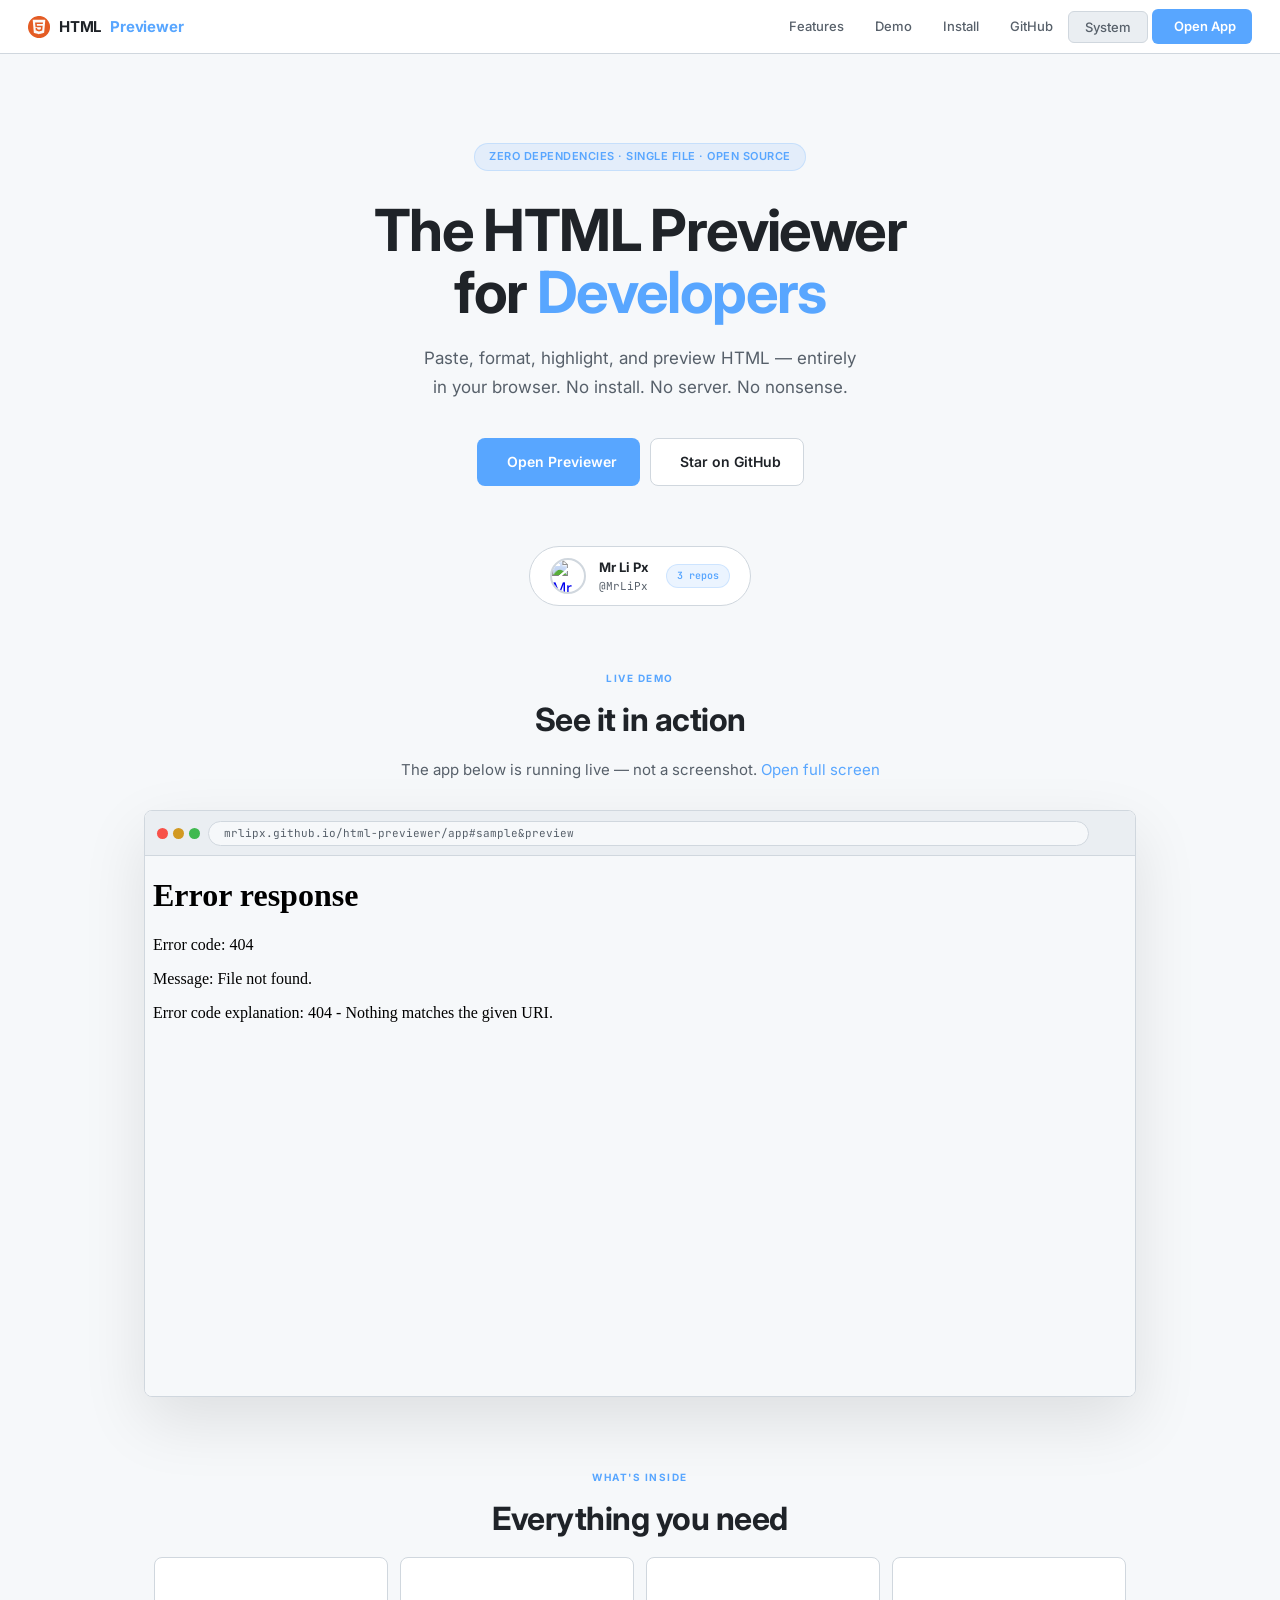
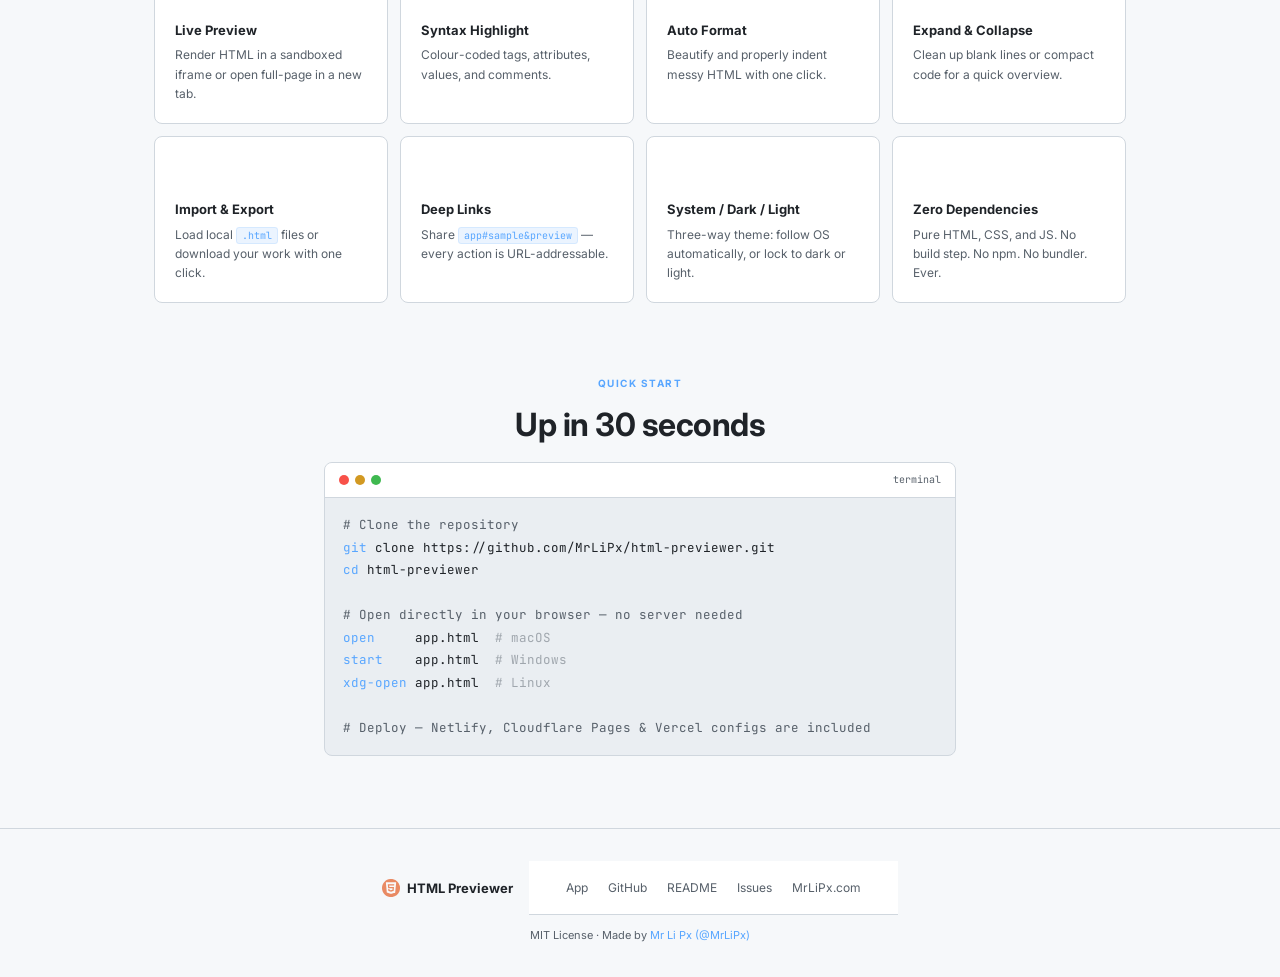
==== commit 9315eab4: "Update index.html Signed-off-by: Mr Li Px <163276171+MrLiPx@users.noreply.github.com>" ====
--- a/index.html
+++ b/index.html
@@ -4,9 +4,9 @@
   <meta charset="UTF-8" />
   <meta name="viewport" content="width=device-width, initial-scale=1.0" />
 
-  <!-- PRIMARY META -->
+  <!-- PRIMARY SEO -->
   <title>HTML Previewer — Live Browser-Based HTML Editor</title>
-  <meta name="description" content="A zero-dependency, browser-based HTML editor and live previewer. Paste, format, syntax-highlight, and preview HTML instantly — no install, no server, no nonsense." />
+  <meta name="description" content="A zero-dependency, browser-based HTML editor and live previewer. Paste, format, syntax-highlight, and preview HTML instantly — no install, no server." />
   <meta name="keywords" content="HTML editor, HTML previewer, live preview, syntax highlight, HTML formatter, browser editor, online HTML tool, zero dependencies" />
   <meta name="author" content="Mr Li Px" />
   <meta name="robots" content="index, follow" />
@@ -16,12 +16,12 @@
   <meta property="og:type"         content="website" />
   <meta property="og:site_name"    content="HTML Previewer" />
   <meta property="og:title"        content="HTML Previewer — Live Browser-Based HTML Editor" />
-  <meta property="og:description"  content="Zero-dependency HTML editor &amp; live previewer. Paste, format, highlight, and preview HTML entirely in your browser. No install. No server." />
+  <meta property="og:description"  content="Zero-dependency HTML editor and live previewer. No install. No server. No nonsense." />
   <meta property="og:url"          content="https://mrlipx.github.io/html-previewer/" />
   <meta property="og:image"        content="https://mrlipx.github.io/html-previewer/media/images/logos/html5.png" />
   <meta property="og:image:width"  content="128" />
   <meta property="og:image:height" content="128" />
-  <meta property="og:image:alt"    content="HTML5 logo — HTML Previewer" />
+  <meta property="og:image:alt"    content="HTML5 logo — HTML Previewer by MrLiPx" />
   <meta property="og:locale"       content="en_US" />
 
   <!-- TWITTER / X -->
@@ -29,13 +29,16 @@
   <meta name="twitter:site"        content="@MrLiPx" />
   <meta name="twitter:creator"     content="@MrLiPx" />
   <meta name="twitter:title"       content="HTML Previewer — Live Browser-Based HTML Editor" />
-  <meta name="twitter:description" content="Zero-dependency HTML editor &amp; live previewer. No install. No server. No nonsense." />
+  <meta name="twitter:description" content="Zero-dependency HTML editor and live previewer. No install. No server." />
   <meta name="twitter:image"       content="https://mrlipx.github.io/html-previewer/media/images/logos/html5.png" />
 
   <!-- ICONS -->
-  <link rel="icon"              type="image/svg+xml" href="media/images/logos/html5.svg" />
-  <link rel="icon"              type="image/png"     href="media/images/icons/favicon.png" />
-  <link rel="apple-touch-icon"                       href="media/images/icons/favicon.png" />
+  <link rel="icon"             type="image/svg+xml" href="media/images/logos/html5.svg" />
+  <link rel="icon"             type="image/png"     href="media/images/icons/favicon.png" />
+  <link rel="apple-touch-icon"                      href="media/images/icons/favicon.png" />
+
+  <!-- FLATICON UICONS -->
+  <link rel="stylesheet" href="https://cdn-uicons.flaticon.com/4.0.0/uicons-regular-rounded/css/uicons-regular-rounded.css" />
 
   <!-- FONTS -->
   <link rel="preconnect" href="https://fonts.googleapis.com" />
@@ -45,202 +48,389 @@
   <!-- STRUCTURED DATA -->
   <script type="application/ld+json">
   {
-    "@context": "https://schema.org",
-    "@type": "SoftwareApplication",
-    "name": "HTML Previewer",
-    "applicationCategory": "DeveloperApplication",
-    "operatingSystem": "Any",
-    "description": "A zero-dependency, browser-based HTML editor and live previewer.",
-    "url": "https://mrlipx.github.io/html-previewer/",
-    "downloadUrl": "https://github.com/MrLiPx/html-previewer",
-    "softwareVersion": "1.2.0",
-    "license": "https://github.com/MrLiPx/html-previewer/blob/main/LICENSE",
-    "image": "https://mrlipx.github.io/html-previewer/media/images/logos/html5.png",
-    "author": {
-      "@type": "Person",
-      "name": "Mr Li Px",
-      "url": "https://github.com/MrLiPx"
-    },
-    "offers": { "@type": "Offer", "price": "0", "priceCurrency": "USD" }
+    "@context":"https://schema.org",
+    "@type":"SoftwareApplication",
+    "name":"HTML Previewer",
+    "applicationCategory":"DeveloperApplication",
+    "operatingSystem":"Any",
+    "description":"A zero-dependency, browser-based HTML editor and live previewer.",
+    "url":"https://mrlipx.github.io/html-previewer/",
+    "downloadUrl":"https://github.com/MrLiPx/html-previewer",
+    "softwareVersion":"1.2.0",
+    "license":"https://github.com/MrLiPx/html-previewer/blob/main/LICENSE",
+    "image":"https://mrlipx.github.io/html-previewer/media/images/logos/html5.png",
+    "author":{"@type":"Person","name":"Mr Li Px","url":"https://github.com/MrLiPx"},
+    "offers":{"@type":"Offer","price":"0","priceCurrency":"USD"}
   }
   </script>
 
-  <!-- Inline theme init (sync — prevents flash on every visit) -->
+  <!-- Sync theme init — no flash on any page -->
   <script>
     (function(){
-      function _os(){return window.matchMedia('(prefers-color-scheme:dark)').matches?'dark':'light';}
-      function _eff(p){return(p==='dark'||p==='light')?p:_os();}
+      function os(){return window.matchMedia('(prefers-color-scheme:dark)').matches?'dark':'light';}
       var p='system';
-      try{var s=localStorage.getItem('theme');if(s==='dark'||s==='light'||s==='system')p=s;}catch(e){}
-      document.documentElement.setAttribute('data-theme',_eff(p));
+      try{var s=localStorage.getItem('htmlprev-theme');if(s==='dark'||s==='light'||s==='system')p=s;}catch(e){}
+      document.documentElement.setAttribute('data-theme',(p==='dark'||p==='light')?p:os());
     })();
   </script>
 
   <style>
     :root {
-      --bg:#0d1117; --surface:#161b22; --overlay:#1c2128;
-      --border:#30363d; --bhi:#484f58;
-      --accent:#58a6ff; --green:#3fb950; --red:#f85149; --yellow:#d29922;
-      --text:#e6edf3; --muted:#8b949e;
-      --sans:'Inter',sans-serif; --mono:'JetBrains Mono',monospace;
-      --r:8px; --t:.15s ease;
-    }
-    [data-theme="light"]{
-      --bg:#f6f8fa; --surface:#fff; --overlay:#eaeef2;
-      --border:#d0d7de; --bhi:#afb8c1; --text:#1f2328; --muted:#57606a;
-    }
-    *,*::before,*::after{box-sizing:border-box;margin:0;padding:0;}
-    html{scroll-behavior:smooth;}
-    body{font-family:var(--sans);background:var(--bg);color:var(--text);
-      line-height:1.6;-webkit-font-smoothing:antialiased;
-      transition:background var(--t),color var(--t);}
+      --bg:      #0d1117;
+      --surface: #161b22;
+      --overlay: #1c2128;
+      --border:  #30363d;
+      --bhi:     #484f58;
+      --accent:  #58a6ff;
+      --adim:    rgba(88,166,255,.12);
+      --green:   #3fb950;
+      --red:     #f85149;
+      --yellow:  #d29922;
+      --text:    #e6edf3;
+      --muted:   #8b949e;
+      --sans:    'Inter', sans-serif;
+      --mono:    'JetBrains Mono', monospace;
+      --r:       8px;
+      --t:       .15s ease;
+    }
+    [data-theme="light"] {
+      --bg:      #f6f8fa;
+      --surface: #ffffff;
+      --overlay: #eaeef2;
+      --border:  #d0d7de;
+      --bhi:     #afb8c1;
+      --text:    #1f2328;
+      --muted:   #57606a;
+    }
+    *,*::before,*::after { box-sizing:border-box; margin:0; padding:0; }
+    html { scroll-behavior: smooth; }
+    body {
+      font-family: var(--sans);
+      background: var(--bg);
+      color: var(--text);
+      line-height: 1.6;
+      -webkit-font-smoothing: antialiased;
+      transition: background var(--t), color var(--t);
+    }
+    i.fi { display:inline-flex; align-items:center; justify-content:center; }
 
     /* NAV */
-    nav{position:sticky;top:0;z-index:100;display:flex;align-items:center;
-      justify-content:space-between;padding:0 28px;height:54px;
-      background:var(--surface);border-bottom:1px solid var(--border);
-      transition:background var(--t),border-color var(--t);}
-    [data-theme="dark"] nav{background:rgba(22,27,34,.92);backdrop-filter:blur(14px);-webkit-backdrop-filter:blur(14px);}
-    .nav-logo{display:flex;align-items:center;gap:9px;font-weight:700;font-size:15px;
-      text-decoration:none;color:var(--text);flex-shrink:0;letter-spacing:-.2px;}
-    .nav-logo img{width:22px;height:22px;} .nav-logo span{color:var(--accent);}
-    .nav-links{display:flex;align-items:center;gap:2px;}
-    .nav-link{padding:5px 11px;font-size:13px;font-weight:500;color:var(--muted);
-      text-decoration:none;border-radius:6px;border:1px solid transparent;
-      transition:color var(--t),background var(--t),border-color var(--t);}
-    .nav-link:hover{color:var(--text);background:var(--overlay);border-color:var(--border);}
-
-    /* 3-way theme toggle in nav */
-    .nav-theme-group{display:flex;background:var(--overlay);border:1px solid var(--border);
-      border-radius:6px;overflow:hidden;}
-    .nav-theme-group button{all:unset;box-sizing:border-box;display:inline-flex;align-items:center;
-      justify-content:center;gap:4px;padding:5px 9px;height:32px;font-family:var(--sans);
-      font-size:11px;font-weight:600;color:var(--muted);cursor:pointer;
-      position:relative;transition:background var(--t),color var(--t);}
-    .nav-theme-group button:not(:last-child)::after{content:'';position:absolute;right:0;top:20%;
-      bottom:20%;width:1px;background:var(--border);}
-    .nav-theme-group button:hover{color:var(--text);}
-    .nav-theme-group button.active{background:rgba(88,166,255,.12);color:var(--accent);}
-    .nav-theme-group .nt-ic{font-size:13px;}
-    .nav-theme-group .nt-lbl{font-size:10px;}
-    @media(max-width:640px){.nav-theme-group .nt-lbl{display:none;}}
-
-    .nav-cta{padding:7px 16px;font-size:13px;font-weight:600;color:#fff;
-      background:var(--accent);text-decoration:none;border-radius:6px;
-      transition:filter var(--t),transform var(--t);}
-    .nav-cta:hover{filter:brightness(1.12);transform:translateY(-1px);}
+    nav {
+      position: sticky;
+      top: 0;
+      z-index: 100;
+      display: flex;
+      align-items: center;
+      justify-content: space-between;
+      padding: 0 28px;
+      height: 54px;
+      background: var(--surface);
+      border-bottom: 1px solid var(--border);
+      transition: background var(--t), border-color var(--t);
+    }
+    [data-theme="dark"] nav {
+      background: rgba(22,27,34,.92);
+      backdrop-filter: blur(14px);
+      -webkit-backdrop-filter: blur(14px);
+    }
+    .nav-logo {
+      display: flex;
+      align-items: center;
+      gap: 9px;
+      font-weight: 700;
+      font-size: 15px;
+      text-decoration: none;
+      color: var(--text);
+      flex-shrink: 0;
+      letter-spacing: -.2px;
+    }
+    .nav-logo img { width: 22px; height: 22px; }
+    .nav-logo span { color: var(--accent); }
+    .nav-links { display: flex; align-items: center; gap: 4px; }
+    .nav-link {
+      display: flex;
+      align-items: center;
+      gap: 5px;
+      padding: 5px 10px;
+      font-size: 13px;
+      font-weight: 500;
+      color: var(--muted);
+      text-decoration: none;
+      border-radius: 6px;
+      border: 1px solid transparent;
+      transition: color var(--t), background var(--t), border-color var(--t);
+    }
+    .nav-link:hover { color: var(--text); background: var(--overlay); border-color: var(--border); }
+    .nav-link .fi { font-size: 14px; }
+
+    /* ── THEME DROPDOWN (nav) ── */
+    .nav-theme-dd { position: relative; }
+    .nav-theme-trigger {
+      all: unset;
+      box-sizing: border-box;
+      display: inline-flex;
+      align-items: center;
+      gap: 6px;
+      padding: 5px 10px;
+      height: 32px;
+      font-family: var(--sans);
+      font-size: 13px;
+      font-weight: 500;
+      color: var(--muted);
+      background: var(--overlay);
+      border: 1px solid var(--border);
+      border-radius: 6px;
+      cursor: pointer;
+      transition: color var(--t), border-color var(--t), background var(--t);
+    }
+    .nav-theme-trigger:hover, .nav-theme-trigger.open {
+      border-color: var(--accent);
+      color: var(--text);
+    }
+    .nav-theme-trigger .fi { font-size: 14px; }
+    .nav-theme-trigger .nt-caret {
+      font-size: 10px;
+      transition: transform var(--t);
+    }
+    .nav-theme-trigger.open .nt-caret { transform: rotate(180deg); }
+
+    .nav-theme-menu {
+      position: absolute;
+      top: calc(100% + 6px);
+      right: 0;
+      min-width: 140px;
+      background: var(--surface);
+      border: 1px solid var(--border);
+      border-radius: var(--r);
+      overflow: hidden;
+      box-shadow: 0 8px 32px rgba(0,0,0,.35);
+      z-index: 200;
+      opacity: 0;
+      transform: translateY(-4px);
+      pointer-events: none;
+      transition: opacity .12s ease, transform .12s ease;
+    }
+    [data-theme="light"] .nav-theme-menu { box-shadow: 0 8px 32px rgba(0,0,0,.1); }
+    .nav-theme-menu.visible {
+      opacity: 1;
+      transform: translateY(0);
+      pointer-events: all;
+    }
+    .nav-theme-menu button {
+      all: unset;
+      box-sizing: border-box;
+      display: flex;
+      align-items: center;
+      gap: 9px;
+      width: 100%;
+      padding: 9px 12px;
+      font-family: var(--sans);
+      font-size: 13px;
+      font-weight: 500;
+      color: var(--muted);
+      cursor: pointer;
+      transition: background var(--t), color var(--t);
+    }
+    .nav-theme-menu button:hover { background: var(--overlay); color: var(--text); }
+    .nav-theme-menu button.active { color: var(--accent); }
+    .nav-theme-menu button.active:hover { background: var(--adim); }
+    .nav-theme-menu .fi { font-size: 14px; width: 16px; text-align: center; }
+    .nav-theme-menu .ntm-label { flex: 1; }
+    .nav-theme-menu .ntm-check {
+      font-size: 12px;
+      color: var(--accent);
+      opacity: 0;
+      transition: opacity var(--t);
+    }
+    .nav-theme-menu button.active .ntm-check { opacity: 1; }
+
+    .nav-cta {
+      display: flex;
+      align-items: center;
+      gap: 6px;
+      padding: 7px 16px;
+      font-size: 13px;
+      font-weight: 600;
+      color: #fff;
+      background: var(--accent);
+      text-decoration: none;
+      border-radius: 6px;
+      transition: filter var(--t), transform var(--t);
+    }
+    .nav-cta:hover { filter: brightness(1.12); transform: translateY(-1px); }
 
     /* HERO */
-    .hero{text-align:center;padding:88px 24px 60px;max-width:640px;margin:0 auto;}
-    .pill{display:inline-block;padding:4px 14px;background:rgba(88,166,255,.08);
-      border:1px solid rgba(88,166,255,.18);border-radius:100px;font-size:11px;font-weight:600;
-      letter-spacing:.5px;color:var(--accent);margin-bottom:28px;text-transform:uppercase;}
-    .hero h1{font-size:clamp(34px,6vw,58px);font-weight:700;line-height:1.08;
-      letter-spacing:-1.6px;margin-bottom:20px;color:var(--text);}
-    .hero h1 em{font-style:normal;color:var(--accent);}
-    .hero-sub{font-size:17px;color:var(--muted);max-width:440px;margin:0 auto 36px;line-height:1.7;}
-    .hero-btns{display:flex;gap:10px;justify-content:center;flex-wrap:wrap;}
-    .btn-p{display:inline-flex;align-items:center;gap:7px;padding:12px 22px;border-radius:var(--r);
-      font-size:14px;font-weight:600;text-decoration:none;background:var(--accent);color:#fff;
-      border:1px solid transparent;transition:filter var(--t),transform var(--t);}
-    .btn-p:hover{filter:brightness(1.12);transform:translateY(-2px);}
-    .btn-g{display:inline-flex;align-items:center;gap:7px;padding:12px 22px;border-radius:var(--r);
-      font-size:14px;font-weight:600;text-decoration:none;background:var(--surface);
-      color:var(--text);border:1px solid var(--border);
-      transition:border-color var(--t),color var(--t),transform var(--t);}
-    .btn-g:hover{border-color:var(--accent);color:var(--accent);transform:translateY(-2px);}
+    .hero {
+      text-align: center;
+      padding: 88px 24px 60px;
+      max-width: 640px;
+      margin: 0 auto;
+    }
+    .pill {
+      display: inline-block;
+      padding: 4px 14px;
+      background: var(--adim);
+      border: 1px solid rgba(88,166,255,.2);
+      border-radius: 100px;
+      font-size: 11px;
+      font-weight: 600;
+      letter-spacing: .5px;
+      color: var(--accent);
+      margin-bottom: 28px;
+      text-transform: uppercase;
+    }
+    .hero h1 {
+      font-size: clamp(34px,6vw,58px);
+      font-weight: 700;
+      line-height: 1.08;
+      letter-spacing: -1.6px;
+      margin-bottom: 20px;
+    }
+    .hero h1 em { font-style: normal; color: var(--accent); }
+    .hero-sub {
+      font-size: 17px;
+      color: var(--muted);
+      max-width: 440px;
+      margin: 0 auto 36px;
+      line-height: 1.7;
+    }
+    .hero-btns { display: flex; gap: 10px; justify-content: center; flex-wrap: wrap; }
+    .btn-primary {
+      display: inline-flex;
+      align-items: center;
+      gap: 7px;
+      padding: 12px 22px;
+      border-radius: var(--r);
+      font-size: 14px;
+      font-weight: 600;
+      text-decoration: none;
+      background: var(--accent);
+      color: #fff;
+      border: 1px solid transparent;
+      transition: filter var(--t), transform var(--t);
+    }
+    .btn-primary:hover { filter: brightness(1.12); transform: translateY(-2px); }
+    .btn-ghost {
+      display: inline-flex;
+      align-items: center;
+      gap: 7px;
+      padding: 12px 22px;
+      border-radius: var(--r);
+      font-size: 14px;
+      font-weight: 600;
+      text-decoration: none;
+      background: var(--surface);
+      color: var(--text);
+      border: 1px solid var(--border);
+      transition: border-color var(--t), color var(--t), transform var(--t);
+    }
+    .btn-ghost:hover { border-color: var(--accent); color: var(--accent); transform: translateY(-2px); }
+    .btn-primary .fi, .btn-ghost .fi { font-size: 15px; }
 
     /* AUTHOR */
-    .author-wrap{display:flex;justify-content:center;padding:0 24px 64px;}
-    .author-card{display:flex;align-items:center;gap:13px;padding:10px 20px;
-      background:var(--surface);border:1px solid var(--border);border-radius:100px;
-      text-decoration:none;transition:border-color var(--t),box-shadow var(--t);}
-    .author-card:hover{border-color:var(--accent);box-shadow:0 0 0 3px rgba(88,166,255,.1);}
-    .author-avatar{width:36px;height:36px;border-radius:50%;border:2px solid var(--border);
-      display:block;transition:border-color var(--t);}
-    .author-card:hover .author-avatar{border-color:var(--accent);}
-    .author-name{font-size:13px;font-weight:700;color:var(--text);display:block;}
-    .author-handle{font-size:11px;color:var(--muted);font-family:var(--mono);display:block;}
-    .author-tag{padding:3px 10px;background:rgba(88,166,255,.08);border:1px solid rgba(88,166,255,.18);
-      border-radius:100px;font-size:10px;font-weight:600;color:var(--accent);
-      font-family:var(--mono);margin-left:4px;}
+    .author-wrap { display: flex; justify-content: center; padding: 0 24px 64px; }
+    .author-card {
+      display: flex;
+      align-items: center;
+      gap: 13px;
+      padding: 10px 20px;
+      background: var(--surface);
+      border: 1px solid var(--border);
+      border-radius: 100px;
+      text-decoration: none;
+      transition: border-color var(--t), box-shadow var(--t);
+    }
+    .author-card:hover { border-color: var(--accent); box-shadow: 0 0 0 3px var(--adim); }
+    .author-avatar { width:36px; height:36px; border-radius:50%; border:2px solid var(--border); display:block; transition:border-color var(--t); }
+    .author-card:hover .author-avatar { border-color: var(--accent); }
+    .author-name   { font-size:13px; font-weight:700; color:var(--text); display:block; }
+    .author-handle { font-size:11px; color:var(--muted); font-family:var(--mono); display:block; }
+    .author-tag    {
+      padding:3px 10px;
+      background:var(--adim);
+      border:1px solid rgba(88,166,255,.2);
+      border-radius:100px;
+      font-size:10px;
+      font-weight:600;
+      color:var(--accent);
+      font-family:var(--mono);
+      margin-left:4px;
+    }
 
     /* SECTION */
-    .sec-ey{font-size:10px;font-weight:700;letter-spacing:1.5px;text-transform:uppercase;
-      color:var(--accent);margin-bottom:8px;}
-    .sec-ti{font-size:clamp(22px,3.5vw,32px);font-weight:700;letter-spacing:-.5px;
-      margin-bottom:12px;color:var(--text);}
-    .sec-su{font-size:15px;color:var(--muted);margin-bottom:28px;line-height:1.65;}
-    .sec-su a{color:var(--accent);text-decoration:none;}
-    .sec-su a:hover{text-decoration:underline;}
+    .sec-ey { font-size:10px; font-weight:700; letter-spacing:1.5px; text-transform:uppercase; color:var(--accent); margin-bottom:8px; }
+    .sec-ti { font-size:clamp(22px,3.5vw,32px); font-weight:700; letter-spacing:-.5px; margin-bottom:12px; }
+    .sec-su { font-size:15px; color:var(--muted); margin-bottom:28px; line-height:1.65; }
+    .sec-su a { color:var(--accent); text-decoration:none; }
+    .sec-su a:hover { text-decoration:underline; }
 
     /* BROWSER MOCK */
-    .bm{background:var(--surface);border:1px solid var(--border);border-radius:var(--r);
-      overflow:hidden;box-shadow:0 24px 64px rgba(0,0,0,.45);}
-    [data-theme="light"] .bm{box-shadow:0 24px 64px rgba(0,0,0,.1);}
-    .bm-bar{display:flex;align-items:center;gap:8px;padding:9px 12px;
-      background:var(--overlay);border-bottom:1px solid var(--border);}
-    .tl{display:flex;gap:5px;flex-shrink:0;}
-    .tl span{width:11px;height:11px;border-radius:50%;display:inline-block;}
-    .tl-r{background:var(--red);}.tl-y{background:var(--yellow);}.tl-g{background:var(--green);}
-    .bm-url{flex:1;display:flex;align-items:center;gap:5px;background:var(--bg);
-      border:1px solid var(--border);border-radius:100px;padding:3px 10px;
-      font-family:var(--mono);font-size:11px;min-width:0;overflow:hidden;}
-    .bu-l{color:var(--green);flex-shrink:0;}.bu-t{color:var(--muted);overflow:hidden;text-overflow:ellipsis;white-space:nowrap;}
-    .bm-ext{all:unset;box-sizing:border-box;width:24px;height:24px;display:flex;
-      align-items:center;justify-content:center;color:var(--muted);cursor:pointer;
-      border-radius:5px;text-decoration:none;flex-shrink:0;
-      transition:color var(--t),background var(--t);}
-    .bm-ext:hover{color:var(--accent);background:rgba(88,166,255,.1);}
-    .bm-ext svg{width:13px;height:13px;}
+    .bm { background:var(--surface); border:1px solid var(--border); border-radius:var(--r); overflow:hidden; box-shadow:0 24px 64px rgba(0,0,0,.4); }
+    [data-theme="light"] .bm { box-shadow:0 24px 64px rgba(0,0,0,.1); }
+    .bm-bar { display:flex; align-items:center; gap:8px; padding:9px 12px; background:var(--overlay); border-bottom:1px solid var(--border); }
+    .tl { display:flex; gap:5px; flex-shrink:0; }
+    .tl span { width:11px; height:11px; border-radius:50%; display:inline-block; }
+    .tl-r { background:var(--red); } .tl-y { background:var(--yellow); } .tl-g { background:var(--green); }
+    .bm-url { flex:1; display:flex; align-items:center; gap:5px; background:var(--bg); border:1px solid var(--border); border-radius:100px; padding:3px 10px; font-family:var(--mono); font-size:11px; min-width:0; overflow:hidden; }
+    .bu-l { color:var(--green); flex-shrink:0; font-size:11px; }
+    .bu-t { color:var(--muted); overflow:hidden; text-overflow:ellipsis; white-space:nowrap; }
+    .bm-ext { all:unset; box-sizing:border-box; width:26px; height:26px; display:flex; align-items:center; justify-content:center; color:var(--muted); cursor:pointer; border-radius:5px; text-decoration:none; flex-shrink:0; transition:color var(--t),background var(--t); }
+    .bm-ext:hover { color:var(--accent); background:var(--adim); }
+    .bm-ext .fi { font-size:13px; }
 
     /* DEMO */
-    .demo-sec{max-width:1040px;margin:0 auto 72px;padding:0 24px;text-align:center;}
-    .demo-frame{width:100%;height:540px;border:none;display:block;background:var(--bg);}
+    .demo-sec { max-width:1040px; margin:0 auto 72px; padding:0 24px; text-align:center; }
+    .demo-frame { width:100%; height:540px; border:none; display:block; background:var(--bg); }
 
     /* FEATURES */
-    .features{max-width:1020px;margin:0 auto 72px;padding:0 24px;text-align:center;}
-    .feat-grid{display:grid;grid-template-columns:repeat(auto-fit,minmax(210px,1fr));gap:12px;}
-    .fc{background:var(--surface);border:1px solid var(--border);border-radius:var(--r);
-      padding:20px;text-align:left;transition:border-color var(--t),transform var(--t),box-shadow var(--t);}
-    .fc:hover{border-color:var(--accent);transform:translateY(-2px);box-shadow:0 6px 20px rgba(0,0,0,.18);}
-    [data-theme="light"] .fc:hover{box-shadow:0 6px 20px rgba(0,0,0,.07);}
-    .fc-i{font-size:20px;margin-bottom:10px;display:block;}
-    .fc-t{font-size:13px;font-weight:700;color:var(--text);margin-bottom:5px;}
-    .fc-d{font-size:12px;color:var(--muted);line-height:1.6;}
-    .fc-d code{font-family:var(--mono);font-size:10px;background:rgba(88,166,255,.08);
-      border:1px solid rgba(88,166,255,.15);padding:1px 5px;border-radius:3px;color:var(--accent);}
+    .features { max-width:1020px; margin:0 auto 72px; padding:0 24px; text-align:center; }
+    .feat-grid { display:grid; grid-template-columns:repeat(auto-fit,minmax(210px,1fr)); gap:12px; }
+    .fc {
+      background: var(--surface);
+      border: 1px solid var(--border);
+      border-radius: var(--r);
+      padding: 20px;
+      text-align: left;
+      transition: border-color var(--t), transform var(--t), box-shadow var(--t);
+    }
+    .fc:hover { border-color:var(--accent); transform:translateY(-2px); box-shadow:0 6px 20px rgba(0,0,0,.18); }
+    [data-theme="light"] .fc:hover { box-shadow:0 6px 20px rgba(0,0,0,.07); }
+    .fc-i  { font-size:20px; margin-bottom:10px; display:block; color:var(--accent); }
+    .fc-i .fi { font-size:22px; }
+    .fc-t  { font-size:13px; font-weight:700; color:var(--text); margin-bottom:5px; }
+    .fc-d  { font-size:12px; color:var(--muted); line-height:1.6; }
+    .fc-d code { font-family:var(--mono); font-size:10px; background:var(--adim); border:1px solid rgba(88,166,255,.15); padding:1px 5px; border-radius:3px; color:var(--accent); }
 
     /* INSTALL */
-    .install-sec{max-width:680px;margin:0 auto 72px;padding:0 24px;text-align:center;}
-    .cb{background:var(--overlay);border:1px solid var(--border);border-radius:var(--r);overflow:hidden;text-align:left;}
-    .cb-bar{display:flex;align-items:center;gap:6px;padding:9px 14px;
-      background:var(--surface);border-bottom:1px solid var(--border);}
-    .cb-lbl{margin-left:auto;font-size:10px;color:var(--muted);font-family:var(--mono);}
-    .cb pre{padding:16px 18px;font-family:var(--mono);font-size:12.5px;line-height:1.8;overflow-x:auto;color:var(--text);}
-    .cm{color:var(--muted);}.ck{color:var(--accent);}.cd{color:var(--muted);opacity:.5;}
+    .install-sec { max-width:680px; margin:0 auto 72px; padding:0 24px; text-align:center; }
+    .cb { background:var(--overlay); border:1px solid var(--border); border-radius:var(--r); overflow:hidden; text-align:left; }
+    .cb-bar { display:flex; align-items:center; gap:6px; padding:9px 14px; background:var(--surface); border-bottom:1px solid var(--border); }
+    .cb-lbl { margin-left:auto; font-size:10px; color:var(--muted); font-family:var(--mono); }
+    .cb pre { padding:16px 18px; font-family:var(--mono); font-size:12.5px; line-height:1.8; overflow-x:auto; color:var(--text); }
+    .cm { color:var(--muted); } .ck { color:var(--accent); } .cd { color:var(--muted); opacity:.5; }
 
     /* FOOTER */
-    footer{border-top:1px solid var(--border);padding:32px 24px;text-align:center;}
-    .fi{display:flex;align-items:center;justify-content:center;flex-wrap:wrap;gap:16px;margin-bottom:12px;}
-    .f-logo{display:flex;align-items:center;gap:7px;font-size:13px;font-weight:700;color:var(--text);text-decoration:none;}
-    .f-links{display:flex;gap:2px;flex-wrap:wrap;justify-content:center;}
-    .f-links a{padding:4px 9px;font-size:12px;color:var(--muted);text-decoration:none;border-radius:5px;transition:color var(--t);}
-    .f-links a:hover{color:var(--accent);}
-    .f-copy{font-size:11px;color:var(--muted);}
-    .f-copy a{color:var(--accent);text-decoration:none;}
-    .f-copy a:hover{text-decoration:underline;}
-
-    ::-webkit-scrollbar{width:5px;}::-webkit-scrollbar-track{background:transparent;}
-    ::-webkit-scrollbar-thumb{background:var(--border);border-radius:10px;}
-    ::-webkit-scrollbar-thumb:hover{background:var(--bhi);}
+    footer { border-top:1px solid var(--border); padding:32px 24px; text-align:center; }
+    .fi-row { display:flex; align-items:center; justify-content:center; flex-wrap:wrap; gap:16px; margin-bottom:12px; }
+    .f-logo { display:flex; align-items:center; gap:7px; font-size:13px; font-weight:700; color:var(--text); text-decoration:none; }
+    .f-links { display:flex; gap:2px; flex-wrap:wrap; justify-content:center; }
+    .f-links a { padding:4px 9px; font-size:12px; color:var(--muted); text-decoration:none; border-radius:5px; transition:color var(--t); }
+    .f-links a:hover { color:var(--accent); }
+    .f-copy { font-size:11px; color:var(--muted); }
+    .f-copy a { color:var(--accent); text-decoration:none; }
+    .f-copy a:hover { text-decoration:underline; }
+
+    ::-webkit-scrollbar { width:5px; } ::-webkit-scrollbar-track { background:transparent; }
+    ::-webkit-scrollbar-thumb { background:var(--border); border-radius:10px; }
+    ::-webkit-scrollbar-thumb:hover { background:var(--bhi); }
 
     @media(max-width:640px){
-      nav{padding:0 16px;}
-      .nav-link:not(.nav-cta){display:none;}
-      .hero{padding:60px 20px 48px;}
-      .demo-frame{height:380px;}
-      .author-card{border-radius:14px;flex-wrap:wrap;}
+      nav { padding:0 16px; }
+      .nav-link { display:none; }
+      .nav-cta { display:flex; }
+      .hero { padding:60px 20px 48px; }
+      .demo-frame { height:380px; }
+      .author-card { border-radius:14px; flex-wrap:wrap; }
     }
   </style>
 </head>
@@ -252,84 +442,134 @@
     HTML<span>Previewer</span>
   </a>
   <div class="nav-links">
-    <a class="nav-link" href="#features">Features</a>
-    <a class="nav-link" href="#demo">Demo</a>
-    <a class="nav-link" href="#install">Install</a>
-    <a class="nav-link" href="https://github.com/MrLiPx/html-previewer" target="_blank" rel="noopener noreferrer">GitHub</a>
-
-    <!-- 3-way theme picker -->
-    <div class="nav-theme-group" role="group" aria-label="Theme">
-      <button id="nt-system" onclick="setThemePref('system',true)" title="System theme" aria-pressed="true">
-        <span class="nt-ic">💻</span><span class="nt-lbl">System</span>
+    <a class="nav-link" href="#features">
+      <i class="fi fi-rr-grid" aria-hidden="true"></i> Features
+    </a>
+    <a class="nav-link" href="#demo">
+      <i class="fi fi-rr-eye" aria-hidden="true"></i> Demo
+    </a>
+    <a class="nav-link" href="#install">
+      <i class="fi fi-rr-terminal" aria-hidden="true"></i> Install
+    </a>
+    <a class="nav-link" href="https://github.com/MrLiPx/html-previewer" target="_blank" rel="noopener noreferrer">
+      <i class="fi fi-rr-code-branch" aria-hidden="true"></i> GitHub
+    </a>
+
+    <!-- Theme dropdown -->
+    <div class="nav-theme-dd" id="nav-theme-dd">
+      <button class="nav-theme-trigger" id="nav-theme-trigger"
+              onclick="toggleNavThemeDD(event)"
+              aria-haspopup="listbox"
+              aria-expanded="false"
+              aria-label="Theme">
+        <i class="fi fi-rr-computer" id="nav-theme-icon" aria-hidden="true"></i>
+        <span id="nav-theme-label">System</span>
+        <i class="fi fi-rr-angle-down nt-caret" aria-hidden="true"></i>
       </button>
-      <button id="nt-dark" onclick="setThemePref('dark',true)" title="Dark" aria-pressed="false">
-        <span class="nt-ic">🌙</span><span class="nt-lbl">Dark</span>
-      </button>
-      <button id="nt-light" onclick="setThemePref('light',true)" title="Light" aria-pressed="false">
-        <span class="nt-ic">☀️</span><span class="nt-lbl">Light</span>
-      </button>
+      <div class="nav-theme-menu" id="nav-theme-menu" role="listbox">
+        <button onclick="setThemePref('system')" id="ntm-system" class="active" role="option" aria-selected="true">
+          <i class="fi fi-rr-computer" aria-hidden="true"></i>
+          <span class="ntm-label">System</span>
+          <i class="fi fi-rr-check ntm-check" aria-hidden="true"></i>
+        </button>
+        <button onclick="setThemePref('dark')" id="ntm-dark" role="option" aria-selected="false">
+          <i class="fi fi-rr-moon" aria-hidden="true"></i>
+          <span class="ntm-label">Dark</span>
+          <i class="fi fi-rr-check ntm-check" aria-hidden="true"></i>
+        </button>
+        <button onclick="setThemePref('light')" id="ntm-light" role="option" aria-selected="false">
+          <i class="fi fi-rr-sun" aria-hidden="true"></i>
+          <span class="ntm-label">Light</span>
+          <i class="fi fi-rr-check ntm-check" aria-hidden="true"></i>
+        </button>
+      </div>
     </div>
 
-    <a class="nav-cta" href="app">Open App →</a>
+    <a class="nav-cta" href="app">
+      <i class="fi fi-rr-play" aria-hidden="true"></i>
+      Open App
+    </a>
   </div>
 </nav>
 
+<!-- HERO -->
 <section class="hero" aria-label="Hero">
-  <div class="pill">Zero dependencies · Single file · Open source</div>
+  <div class="pill">Zero dependencies &middot; Single file &middot; Open source</div>
   <h1>The HTML Previewer<br />for <em>Developers</em></h1>
   <p class="hero-sub">Paste, format, highlight, and preview HTML — entirely in your browser. No install. No server. No nonsense.</p>
   <div class="hero-btns">
-    <a href="app" class="btn-p">▶ Open Previewer</a>
-    <a href="https://github.com/MrLiPx/html-previewer" target="_blank" rel="noopener noreferrer" class="btn-g">⭐ Star on GitHub</a>
+    <a href="app" class="btn-primary">
+      <i class="fi fi-rr-play" aria-hidden="true"></i>
+      Open Previewer
+    </a>
+    <a href="https://github.com/MrLiPx/html-previewer" target="_blank" rel="noopener noreferrer" class="btn-ghost">
+      <i class="fi fi-rr-star" aria-hidden="true"></i>
+      Star on GitHub
+    </a>
   </div>
 </section>
 
+<!-- AUTHOR -->
 <div class="author-wrap">
-  <a class="author-card" id="author-link" href="https://github.com/MrLiPx" target="_blank" rel="noopener noreferrer" aria-label="Author: Mr Li Px">
-    <img class="author-avatar" id="author-avatar" src="https://avatars.githubusercontent.com/u/163276171?v=4" alt="Mr Li Px" width="36" height="36" loading="lazy" />
+  <a class="author-card" id="author-link" href="https://github.com/MrLiPx" target="_blank" rel="noopener noreferrer">
+    <img class="author-avatar" id="author-avatar"
+      src="https://avatars.githubusercontent.com/u/163276171?v=4"
+      alt="Mr Li Px"
+      width="36" height="36"
+      loading="lazy" />
     <div>
-      <span class="author-name" id="author-name">Mr Li Px</span>
+      <span class="author-name"   id="author-name">Mr Li Px</span>
       <span class="author-handle" id="author-handle">@MrLiPx</span>
     </div>
     <span class="author-tag" id="author-repos">3 repos</span>
   </a>
 </div>
 
+<!-- DEMO -->
 <section class="demo-sec" id="demo" aria-label="Live demo">
   <div class="sec-ey">Live Demo</div>
   <h2 class="sec-ti">See it in action</h2>
-  <p class="sec-su">The app is running live below — it's not a screenshot. <a href="app#sample&amp;preview" target="_blank" rel="noopener noreferrer">Open it full screen ↗</a></p>
+  <p class="sec-su">The app below is running live — not a screenshot. <a href="app#sample&amp;preview" target="_blank" rel="noopener noreferrer">Open full screen</a></p>
   <div class="bm">
     <div class="bm-bar" aria-hidden="true">
       <div class="tl"><span class="tl-r"></span><span class="tl-y"></span><span class="tl-g"></span></div>
       <div class="bm-url">
-        <span class="bu-l">🔒</span>
+        <i class="fi fi-rr-lock bu-l"></i>
         <span class="bu-t">mrlipx.github.io/html-previewer/app#sample&amp;preview</span>
       </div>
       <a class="bm-ext" href="app#sample&preview" target="_blank" rel="noopener noreferrer" title="Open full screen">
-        <svg viewBox="0 0 24 24" fill="none" stroke="currentColor" stroke-width="2.2" aria-hidden="true"><path d="M18 13v6a2 2 0 0 1-2 2H5a2 2 0 0 1-2-2V8a2 2 0 0 1 2-2h6"/><polyline points="15 3 21 3 21 9"/><line x1="10" y1="14" x2="21" y2="3"/></svg>
+        <i class="fi fi-rr-share-square"></i>
       </a>
     </div>
-    <iframe src="app?embed=readonly#sample&preview" class="demo-frame" title="HTML Previewer live demo"
-      loading="lazy" tabindex="-1" aria-hidden="true"></iframe>
+    <!-- embed=demo: shows sidebar+tabs, pointer-events:none on workspace → decorative demo -->
+    <iframe
+      src="app?embed=demo#sample&preview"
+      class="demo-frame"
+      title="HTML Previewer live demo"
+      loading="lazy"
+      tabindex="-1"
+      aria-hidden="true"
+    ></iframe>
   </div>
 </section>
 
+<!-- FEATURES -->
 <section class="features" id="features" aria-label="Features">
   <div class="sec-ey">What's inside</div>
   <h2 class="sec-ti">Everything you need</h2>
   <div class="feat-grid">
-    <div class="fc"><span class="fc-i">▶</span><div class="fc-t">Live Preview</div><div class="fc-d">Render HTML in a sandboxed iframe or open full-page in a new tab.</div></div>
-    <div class="fc"><span class="fc-i">✦</span><div class="fc-t">Syntax Highlight</div><div class="fc-d">Colour-coded tags, attributes, values, and comments.</div></div>
-    <div class="fc"><span class="fc-i">⊞</span><div class="fc-t">Auto Format</div><div class="fc-d">Beautify and properly indent messy HTML with one click.</div></div>
-    <div class="fc"><span class="fc-i">＋－</span><div class="fc-t">Expand &amp; Collapse</div><div class="fc-d">Clean up blank lines or compact code for a quick overview.</div></div>
-    <div class="fc"><span class="fc-i">⬆⬇</span><div class="fc-t">Import &amp; Export</div><div class="fc-d">Load local <code>.html</code> files or download your work with one click.</div></div>
-    <div class="fc"><span class="fc-i">🔗</span><div class="fc-t">Deep Links</div><div class="fc-d">Share <code>app#sample&amp;preview</code> — every action is URL-addressable.</div></div>
-    <div class="fc"><span class="fc-i">💻</span><div class="fc-t">System / Dark / Light</div><div class="fc-d">Three-way theme: follow OS automatically, or lock to dark or light.</div></div>
-    <div class="fc"><span class="fc-i">⬡</span><div class="fc-t">Zero Dependencies</div><div class="fc-d">Pure HTML, CSS, and JS. No build step. No npm. No bundler. Ever.</div></div>
+    <div class="fc"><span class="fc-i"><i class="fi fi-rr-eye"></i></span><div class="fc-t">Live Preview</div><div class="fc-d">Render HTML in a sandboxed iframe or open full-page in a new tab.</div></div>
+    <div class="fc"><span class="fc-i"><i class="fi fi-rr-code"></i></span><div class="fc-t">Syntax Highlight</div><div class="fc-d">Colour-coded tags, attributes, values, and comments.</div></div>
+    <div class="fc"><span class="fc-i"><i class="fi fi-rr-align-justify"></i></span><div class="fc-t">Auto Format</div><div class="fc-d">Beautify and properly indent messy HTML with one click.</div></div>
+    <div class="fc"><span class="fc-i"><i class="fi fi-rr-expand"></i></span><div class="fc-t">Expand &amp; Collapse</div><div class="fc-d">Clean up blank lines or compact code for a quick overview.</div></div>
+    <div class="fc"><span class="fc-i"><i class="fi fi-rr-upload"></i></span><div class="fc-t">Import &amp; Export</div><div class="fc-d">Load local <code>.html</code> files or download your work with one click.</div></div>
+    <div class="fc"><span class="fc-i"><i class="fi fi-rr-link"></i></span><div class="fc-t">Deep Links</div><div class="fc-d">Share <code>app#sample&amp;preview</code> — every action is URL-addressable.</div></div>
+    <div class="fc"><span class="fc-i"><i class="fi fi-rr-computer"></i></span><div class="fc-t">System / Dark / Light</div><div class="fc-d">Three-way theme: follow OS automatically, or lock to dark or light.</div></div>
+    <div class="fc"><span class="fc-i"><i class="fi fi-rr-settings-sliders"></i></span><div class="fc-t">Zero Dependencies</div><div class="fc-d">Pure HTML, CSS, and JS. No build step. No npm. No bundler. Ever.</div></div>
   </div>
 </section>
 
+<!-- INSTALL -->
 <section class="install-sec" id="install" aria-label="Quick start">
   <div class="sec-ey">Quick Start</div>
   <h2 class="sec-ti">Up in 30 seconds</h2>
@@ -344,17 +584,18 @@
 <span class="ck">git</span> clone https://github.com/MrLiPx/html-previewer.git
 <span class="ck">cd</span> html-previewer
 
-<span class="cm"># Open directly — no server needed</span>
+<span class="cm"># Open directly in your browser — no server needed</span>
 <span class="ck">open</span>     app.html  <span class="cd"># macOS</span>
 <span class="ck">start</span>    app.html  <span class="cd"># Windows</span>
 <span class="ck">xdg-open</span> app.html  <span class="cd"># Linux</span>
 
-<span class="cm"># Deploy — redirect rules for Netlify, Cloudflare Pages &amp; Vercel included</span></pre>
+<span class="cm"># Deploy — Netlify, Cloudflare Pages &amp; Vercel configs are included</span></pre>
   </div>
 </section>
 
+<!-- FOOTER -->
 <footer>
-  <div class="fi">
+  <div class="fi-row">
     <a class="f-logo" href=".">
       <img src="media/images/logos/html5.svg" alt="" width="18" height="18" style="opacity:.7;" />
       HTML Previewer
@@ -367,7 +608,10 @@
       <a href="https://mrlipx.com" target="_blank" rel="noopener noreferrer">MrLiPx.com</a>
     </nav>
   </div>
-  <p class="f-copy">MIT License · Made by <a href="https://github.com/MrLiPx" target="_blank" rel="noopener noreferrer" id="footer-author">Mr Li Px (@MrLiPx)</a></p>
+  <p class="f-copy">
+    MIT License &middot; Made by
+    <a href="https://github.com/MrLiPx" target="_blank" rel="noopener noreferrer" id="footer-author">Mr Li Px (@MrLiPx)</a>
+  </p>
 </footer>
 
 <script>
@@ -376,111 +620,140 @@
 var GH_ID = 163276171;
 
 /* ── IMAGE OPTIMISATION ──────────────────────────────────────
-   Vercel: /_vercel/image?url=PATH&w=W&q=Q  (format=auto server-side)
-   GitHub Pages / local: raw path unchanged
+   Vercel: /_vercel/image?url=ABSOLUTE_URL&w=W&q=Q
+   GitHub Pages / localhost: raw path unchanged
 ──────────────────────────────────────────────────────────────*/
 function imgOpt(path, w, h, q) {
+  if (!w) return path;
   q = q || 80;
-  var onVercel = !location.hostname.includes('localhost') && (
-    location.hostname.endsWith('.vercel.app') ||
-    location.hostname.endsWith('.vercel.sh')  ||
-    !!document.querySelector('meta[name="x-vercel-deployment-url"]')
-  );
-  if (onVercel && w) {
-    var p = 'url=' + encodeURIComponent(path) + '&w=' + w + '&q=' + q;
-    if (h) p += '&h=' + h;
-    return '/_vercel/image?' + p;
-  }
-  return path;
+  var host = location.hostname;
+  if (host === 'localhost' || host === '127.0.0.1' || host.endsWith('github.io')) return path;
+  var abs = path.startsWith('http') ? path : location.origin + (path.startsWith('/') ? path : '/' + path);
+  var params = 'url=' + encodeURIComponent(abs) + '&w=' + w + '&q=' + q;
+  if (h) params += '&h=' + h;
+  return '/_vercel/image?' + params;
 }
 
-/* ── THEME (3-way: system | dark | light) ────────────────────
-   system = follow OS preference in real-time (default for new visitors)
-   localStorage stores explicit preference across ALL pages
-──────────────────────────────────────────────────────────────*/
+/* ── THEME ───────────────────────────────────────────────────*/
 var _pref = 'system';
+var THEME_ICONS  = { system: 'fi-rr-computer', dark: 'fi-rr-moon', light: 'fi-rr-sun' };
+var THEME_LABELS = { system: 'System', dark: 'Dark', light: 'Light' };
 
 function _os() { return window.matchMedia('(prefers-color-scheme:dark)').matches ? 'dark' : 'light'; }
-function _eff(p) { return (p==='dark'||p==='light') ? p : _os(); }
-
-function setThemePref(pref, save) {
-  if (pref!=='dark'&&pref!=='light'&&pref!=='system') pref='system';
+function _eff(p) { return (p === 'dark' || p === 'light') ? p : _os(); }
+
+function setThemePref(pref) {
+  if (pref !== 'dark' && pref !== 'light' && pref !== 'system') pref = 'system';
   _pref = pref;
   document.documentElement.setAttribute('data-theme', _eff(pref));
-  if (save) { try { localStorage.setItem('theme', pref); } catch(_){} }
-  _updateThemeUI();
+  try { localStorage.setItem('htmlprev-theme', pref); } catch (_) {}
+  _syncThemeUI();
+  closeNavDD();
 }
 
-function _updateThemeUI() {
-  // Nav 3-way buttons
-  ['system','dark','light'].forEach(function(p){
-    var btn = document.getElementById('nt-'+p);
+function _syncThemeUI() {
+  var ic  = document.getElementById('nav-theme-icon');
+  var lbl = document.getElementById('nav-theme-label');
+  if (ic)  ic.className  = 'fi ' + THEME_ICONS[_pref];
+  if (lbl) lbl.textContent = THEME_LABELS[_pref];
+  ['system', 'dark', 'light'].forEach(function (p) {
+    var btn = document.getElementById('ntm-' + p);
     if (!btn) return;
-    btn.classList.toggle('active', p===_pref);
-    btn.setAttribute('aria-pressed', String(p===_pref));
+    btn.classList.toggle('active', p === _pref);
+    btn.setAttribute('aria-selected', String(p === _pref));
   });
 }
 
-// Live OS changes (only effective when pref=system)
 try {
-  window.matchMedia('(prefers-color-scheme:dark)').addEventListener('change', function(){
-    if (_pref==='system') document.documentElement.setAttribute('data-theme', _os());
+  window.matchMedia('(prefers-color-scheme:dark)').addEventListener('change', function () {
+    if (_pref === 'system') document.documentElement.setAttribute('data-theme', _os());
   });
-} catch(_){}
-
-// Init: theme already applied by inline <script> — just load _pref and update UI
-(function(){
+} catch (_) {}
+
+(function () {
   try {
-    var s=localStorage.getItem('theme');
-    if (s==='dark'||s==='light'||s==='system') _pref=s;
-  } catch(_){}
-  _updateThemeUI();
+    var s = localStorage.getItem('htmlprev-theme');
+    if (s === 'dark' || s === 'light' || s === 'system') _pref = s;
+  } catch (_) {}
+  document.documentElement.setAttribute('data-theme', _eff(_pref));
+  _syncThemeUI();
 }());
 
-/* ── GITHUB PROFILE ─────────────────────────────────────────*/
+/* ── NAV THEME DROPDOWN ──────────────────────────────────────*/
+var _navDDOpen = false;
+
+function toggleNavThemeDD(e) {
+  e && e.stopPropagation();
+  _navDDOpen ? closeNavDD() : openNavDD();
+}
+function openNavDD() {
+  _navDDOpen = true;
+  var menu    = document.getElementById('nav-theme-menu');
+  var trigger = document.getElementById('nav-theme-trigger');
+  if (menu)    menu.classList.add('visible');
+  if (trigger) { trigger.classList.add('open'); trigger.setAttribute('aria-expanded', 'true'); }
+}
+function closeNavDD() {
+  _navDDOpen = false;
+  var menu    = document.getElementById('nav-theme-menu');
+  var trigger = document.getElementById('nav-theme-trigger');
+  if (menu)    menu.classList.remove('visible');
+  if (trigger) { trigger.classList.remove('open'); trigger.setAttribute('aria-expanded', 'false'); }
+}
+document.addEventListener('click', function (e) {
+  if (_navDDOpen) {
+    var dd = document.getElementById('nav-theme-dd');
+    if (dd && !dd.contains(e.target)) closeNavDD();
+  }
+});
+document.addEventListener('keydown', function (e) {
+  if (e.key === 'Escape' && _navDDOpen) closeNavDD();
+});
+
+/* ── GITHUB PROFILE ──────────────────────────────────────────*/
 function loadProfile() {
-  fetch('https://api.github.com/user/'+GH_ID, {headers:{Accept:'application/vnd.github.v3+json'}})
-    .then(function(r){if(!r.ok)throw 0;return r.json();})
-    .then(function(u){
+  fetch('https://api.github.com/user/' + GH_ID, {
+    headers: { Accept: 'application/vnd.github.v3+json' }
+  })
+    .then(function (r) { if (!r.ok) throw 0; return r.json(); })
+    .then(function (u) {
       var avatar = document.getElementById('author-avatar');
       var name   = document.getElementById('author-name');
       var handle = document.getElementById('author-handle');
       var repos  = document.getElementById('author-repos');
       var link   = document.getElementById('author-link');
       var footer = document.getElementById('footer-author');
-      if (avatar) avatar.src         = imgOpt(u.avatar_url, 72, 72);
-      if (name)   name.textContent   = u.name || u.login;
-      if (handle) handle.textContent = '@' + u.login;
-      if (repos)  repos.textContent  = (u.public_repos||'?') + ' repos';
-      if (link)   link.href          = u.html_url;
-      if (footer) { footer.textContent='('+u.name||u.login+') @'+u.login; footer.href=u.html_url; }
+      var nlImg  = document.getElementById('nav-logo-img');
+      if (avatar) avatar.src        = imgOpt(u.avatar_url, 72, 72);
+      if (name)   name.textContent  = u.name || u.login;
+      if (handle) handle.textContent= '@' + u.login;
+      if (repos)  repos.textContent = (u.public_repos || '?') + ' repos';
+      if (link)   link.href         = u.html_url;
+      if (footer) { footer.href = u.html_url; footer.textContent = (u.name || u.login) + ' (@' + u.login + ')'; }
+      if (nlImg)  nlImg.src = imgOpt('media/images/logos/html5.svg', 44, 44);
       document.title = 'HTML Previewer \u2014 ' + (u.name || u.login);
-
-      // Optimise nav logo on Vercel
-      var ni = document.getElementById('nav-logo-img');
-      if (ni) ni.src = imgOpt('media/images/logos/html5.svg', 44, 44);
     })
-    .catch(function(){});
+    .catch(function () {});
 }
 
-/* ── SCROLL REVEAL ──────────────────────────────────────────*/
+/* ── SCROLL REVEAL ───────────────────────────────────────────*/
 function initReveal() {
   if (!('IntersectionObserver' in window)) return;
-  var io = new IntersectionObserver(function(entries){
-    entries.forEach(function(e){
-      if(!e.isIntersecting) return;
-      e.target.style.opacity='1';
-      e.target.style.transform='translateY(0)';
+  var io = new IntersectionObserver(function (entries) {
+    entries.forEach(function (e) {
+      if (!e.isIntersecting) return;
+      e.target.style.opacity   = '1';
+      e.target.style.transform = 'translateY(0)';
       io.unobserve(e.target);
     });
-  }, {threshold:0.06});
-  document.querySelectorAll('.fc,.author-card').forEach(function(el,i){
-    el.style.cssText+='opacity:0;transform:translateY(12px);transition:opacity .35s '+(i*40)+'ms ease,transform .35s '+(i*40)+'ms ease;';
+  }, { threshold: 0.06 });
+  document.querySelectorAll('.fc, .author-card').forEach(function (el, i) {
+    el.style.cssText += 'opacity:0;transform:translateY(12px);transition:opacity .35s ' + (i * 40) + 'ms ease,transform .35s ' + (i * 40) + 'ms ease;';
     io.observe(el);
   });
 }
 
-document.addEventListener('DOMContentLoaded', function(){
+document.addEventListener('DOMContentLoaded', function () {
   loadProfile();
   initReveal();
 });
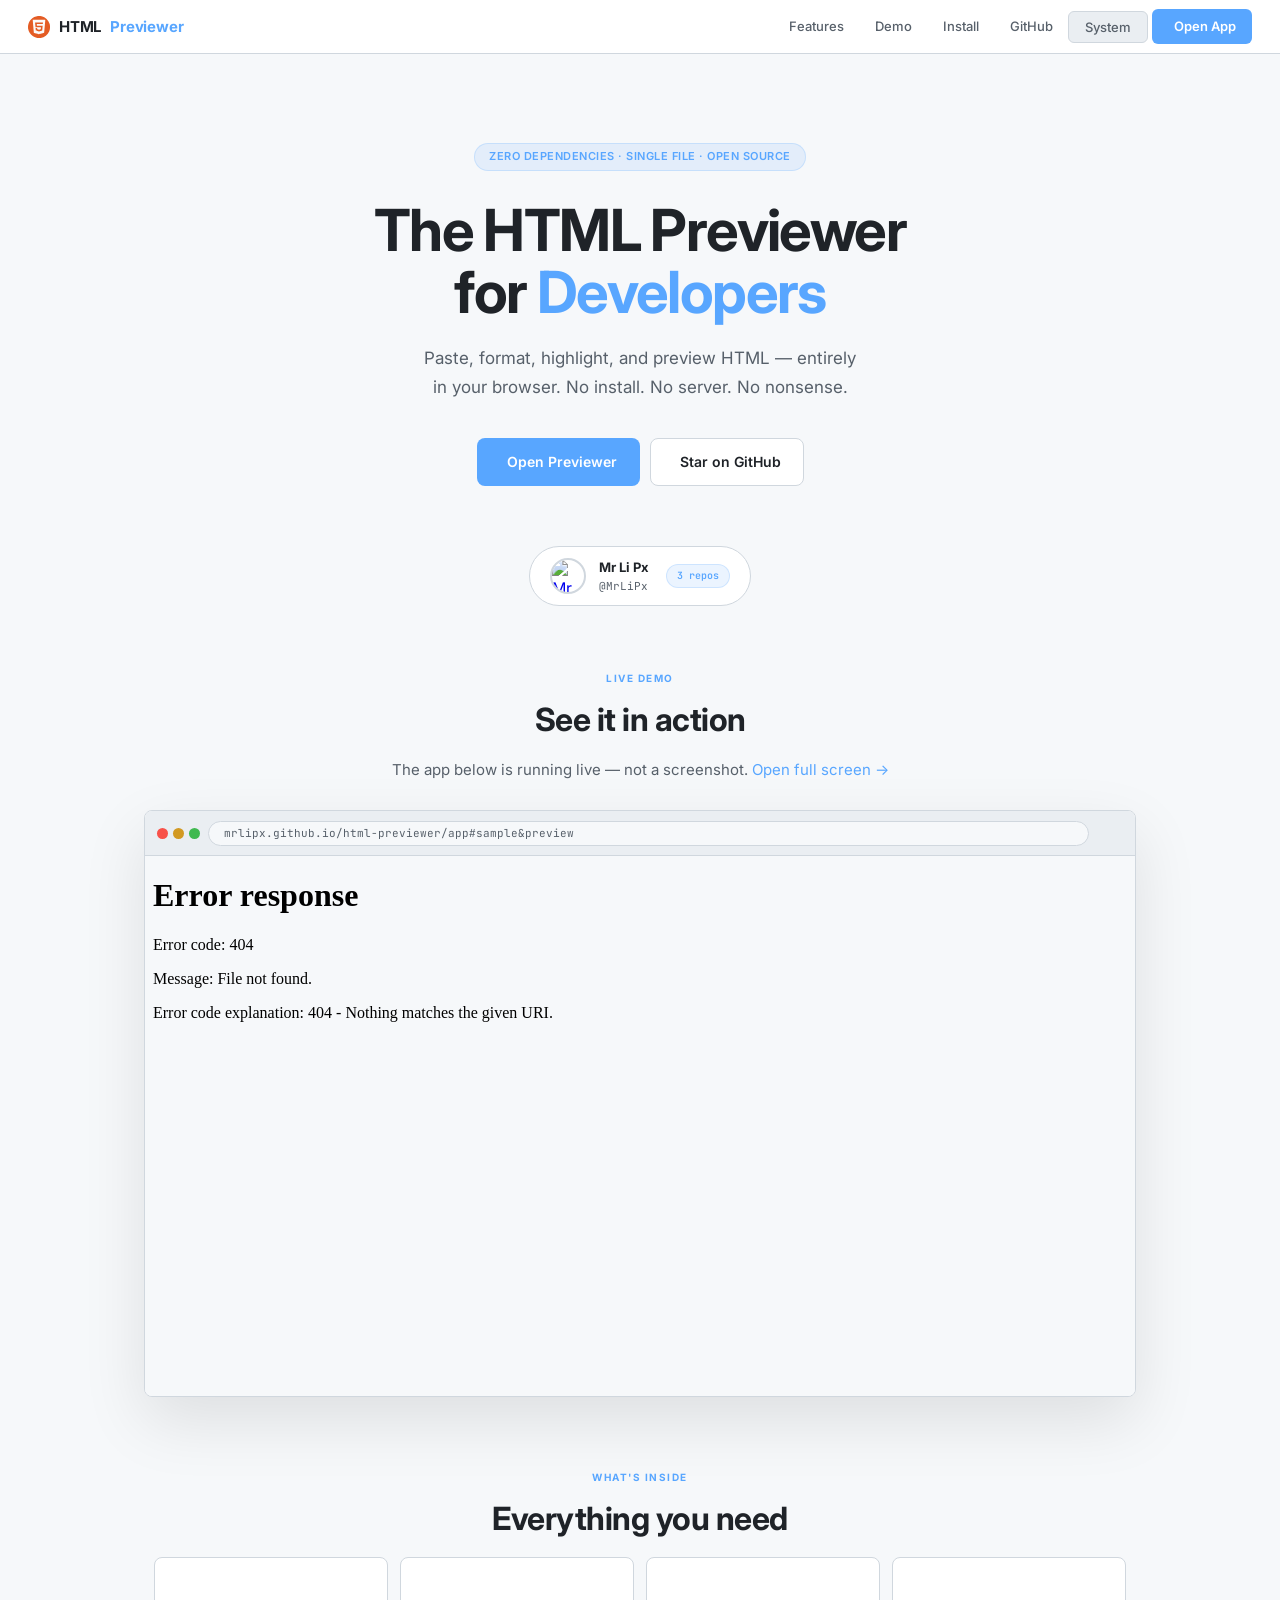
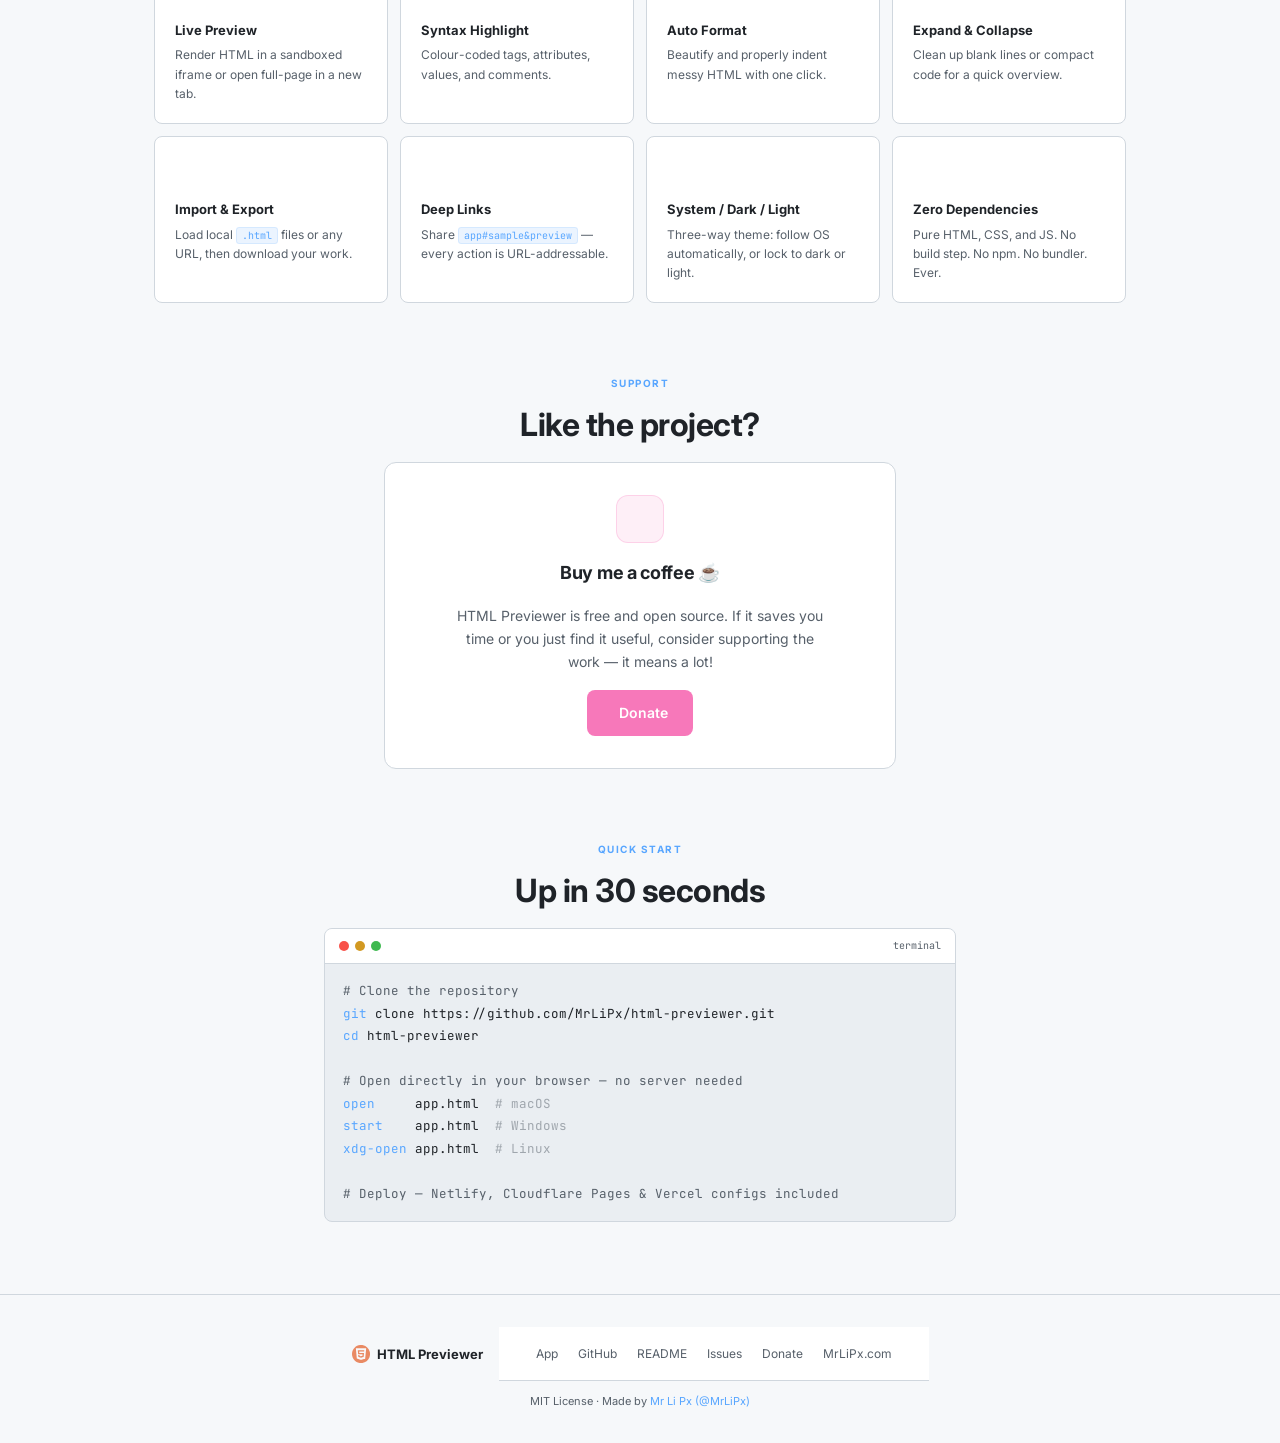
==== commit d4fdbaec: "Update index.html Signed-off-by: Mr Li Px <163276171+MrLiPx@users.noreply.github.com>" ====
--- a/index.html
+++ b/index.html
@@ -18,7 +18,7 @@
   <meta property="og:title"        content="HTML Previewer — Live Browser-Based HTML Editor" />
   <meta property="og:description"  content="Zero-dependency HTML editor and live previewer. No install. No server. No nonsense." />
   <meta property="og:url"          content="https://mrlipx.github.io/html-previewer/" />
-  <meta property="og:image"        content="https://mrlipx.github.io/html-previewer/media/images/logos/html5.png" />
+  <meta property="og:image"        content="https://html-previewer.tzn.workers.dev/media/images/logos/html5.png" />
   <meta property="og:image:width"  content="128" />
   <meta property="og:image:height" content="128" />
   <meta property="og:image:alt"    content="HTML5 logo — HTML Previewer by MrLiPx" />
@@ -30,7 +30,7 @@
   <meta name="twitter:creator"     content="@MrLiPx" />
   <meta name="twitter:title"       content="HTML Previewer — Live Browser-Based HTML Editor" />
   <meta name="twitter:description" content="Zero-dependency HTML editor and live previewer. No install. No server." />
-  <meta name="twitter:image"       content="https://mrlipx.github.io/html-previewer/media/images/logos/html5.png" />
+  <meta name="twitter:image"       content="https://html-previewer.tzn.workers.dev/media/images/logos/html5.png" />
 
   <!-- ICONS -->
   <link rel="icon"             type="image/svg+xml" href="media/images/logos/html5.svg" />
@@ -48,33 +48,34 @@
   <!-- STRUCTURED DATA -->
   <script type="application/ld+json">
   {
-    "@context":"https://schema.org",
-    "@type":"SoftwareApplication",
-    "name":"HTML Previewer",
-    "applicationCategory":"DeveloperApplication",
-    "operatingSystem":"Any",
-    "description":"A zero-dependency, browser-based HTML editor and live previewer.",
-    "url":"https://mrlipx.github.io/html-previewer/",
-    "downloadUrl":"https://github.com/MrLiPx/html-previewer",
-    "softwareVersion":"1.2.0",
-    "license":"https://github.com/MrLiPx/html-previewer/blob/main/LICENSE",
-    "image":"https://mrlipx.github.io/html-previewer/media/images/logos/html5.png",
-    "author":{"@type":"Person","name":"Mr Li Px","url":"https://github.com/MrLiPx"},
-    "offers":{"@type":"Offer","price":"0","priceCurrency":"USD"}
+    "@context": "https://schema.org",
+    "@type": "SoftwareApplication",
+    "name": "HTML Previewer",
+    "applicationCategory": "DeveloperApplication",
+    "operatingSystem": "Any",
+    "description": "A zero-dependency, browser-based HTML editor and live previewer.",
+    "url": "https://mrlipx.github.io/html-previewer/",
+    "downloadUrl": "https://github.com/MrLiPx/html-previewer",
+    "softwareVersion": "1.2.0",
+    "license": "https://github.com/MrLiPx/html-previewer/blob/main/LICENSE",
+    "image": "https://html-previewer.tzn.workers.dev/media/images/logos/html5.png",
+    "author": { "@type": "Person", "name": "Mr Li Px", "url": "https://github.com/MrLiPx" },
+    "offers": { "@type": "Offer", "price": "0", "priceCurrency": "USD" }
   }
   </script>
 
-  <!-- Sync theme init — no flash on any page -->
+  <!-- Sync theme before paint — no flash -->
   <script>
-    (function(){
-      function os(){return window.matchMedia('(prefers-color-scheme:dark)').matches?'dark':'light';}
-      var p='system';
-      try{var s=localStorage.getItem('htmlprev-theme');if(s==='dark'||s==='light'||s==='system')p=s;}catch(e){}
-      document.documentElement.setAttribute('data-theme',(p==='dark'||p==='light')?p:os());
-    })();
+    (function () {
+      function os() { return window.matchMedia('(prefers-color-scheme:dark)').matches ? 'dark' : 'light'; }
+      var p = 'system';
+      try { var s = localStorage.getItem('htmlprev-theme'); if (s === 'dark' || s === 'light' || s === 'system') p = s; } catch (e) {}
+      document.documentElement.setAttribute('data-theme', (p === 'dark' || p === 'light') ? p : os());
+    }());
   </script>
 
   <style>
+    /* ── DESIGN TOKENS ─────────────────────────────────────── */
     :root {
       --bg:      #0d1117;
       --surface: #161b22;
@@ -82,10 +83,11 @@
       --border:  #30363d;
       --bhi:     #484f58;
       --accent:  #58a6ff;
-      --adim:    rgba(88,166,255,.12);
+      --adim:    rgba(88, 166, 255, .12);
       --green:   #3fb950;
       --red:     #f85149;
       --yellow:  #d29922;
+      --pink:    #f778ba;
       --text:    #e6edf3;
       --muted:   #8b949e;
       --sans:    'Inter', sans-serif;
@@ -102,7 +104,9 @@
       --text:    #1f2328;
       --muted:   #57606a;
     }
-    *,*::before,*::after { box-sizing:border-box; margin:0; padding:0; }
+
+    /* ── RESET ─────────────────────────────────────────────── */
+    *, *::before, *::after { box-sizing: border-box; margin: 0; padding: 0; }
     html { scroll-behavior: smooth; }
     body {
       font-family: var(--sans);
@@ -112,9 +116,9 @@
       -webkit-font-smoothing: antialiased;
       transition: background var(--t), color var(--t);
     }
-    i.fi { display:inline-flex; align-items:center; justify-content:center; }
-
-    /* NAV */
+    i.fi { display: inline-flex; align-items: center; justify-content: center; }
+
+    /* ── NAV ────────────────────────────────────────────────── */
     nav {
       position: sticky;
       top: 0;
@@ -129,7 +133,7 @@
       transition: background var(--t), border-color var(--t);
     }
     [data-theme="dark"] nav {
-      background: rgba(22,27,34,.92);
+      background: rgba(22, 27, 34, .92);
       backdrop-filter: blur(14px);
       -webkit-backdrop-filter: blur(14px);
     }
@@ -144,8 +148,9 @@
       flex-shrink: 0;
       letter-spacing: -.2px;
     }
-    .nav-logo img { width: 22px; height: 22px; }
+    .nav-logo img  { width: 22px; height: 22px; }
     .nav-logo span { color: var(--accent); }
+
     .nav-links { display: flex; align-items: center; gap: 4px; }
     .nav-link {
       display: flex;
@@ -161,9 +166,9 @@
       transition: color var(--t), background var(--t), border-color var(--t);
     }
     .nav-link:hover { color: var(--text); background: var(--overlay); border-color: var(--border); }
-    .nav-link .fi { font-size: 14px; }
-
-    /* ── THEME DROPDOWN (nav) ── */
+    .nav-link .fi  { font-size: 14px; }
+
+    /* ── THEME DROPDOWN ─────────────────────────────────────── */
     .nav-theme-dd { position: relative; }
     .nav-theme-trigger {
       all: unset;
@@ -188,10 +193,7 @@
       color: var(--text);
     }
     .nav-theme-trigger .fi { font-size: 14px; }
-    .nav-theme-trigger .nt-caret {
-      font-size: 10px;
-      transition: transform var(--t);
-    }
+    .nav-theme-trigger .nt-caret { font-size: 10px; transition: transform var(--t); }
     .nav-theme-trigger.open .nt-caret { transform: rotate(180deg); }
 
     .nav-theme-menu {
@@ -203,19 +205,15 @@
       border: 1px solid var(--border);
       border-radius: var(--r);
       overflow: hidden;
-      box-shadow: 0 8px 32px rgba(0,0,0,.35);
+      box-shadow: 0 8px 32px rgba(0, 0, 0, .35);
       z-index: 200;
       opacity: 0;
       transform: translateY(-4px);
       pointer-events: none;
       transition: opacity .12s ease, transform .12s ease;
     }
-    [data-theme="light"] .nav-theme-menu { box-shadow: 0 8px 32px rgba(0,0,0,.1); }
-    .nav-theme-menu.visible {
-      opacity: 1;
-      transform: translateY(0);
-      pointer-events: all;
-    }
+    [data-theme="light"] .nav-theme-menu { box-shadow: 0 8px 32px rgba(0, 0, 0, .1); }
+    .nav-theme-menu.visible { opacity: 1; transform: translateY(0); pointer-events: all; }
     .nav-theme-menu button {
       all: unset;
       box-sizing: border-box;
@@ -231,10 +229,10 @@
       cursor: pointer;
       transition: background var(--t), color var(--t);
     }
-    .nav-theme-menu button:hover { background: var(--overlay); color: var(--text); }
-    .nav-theme-menu button.active { color: var(--accent); }
+    .nav-theme-menu button:hover        { background: var(--overlay); color: var(--text); }
+    .nav-theme-menu button.active       { color: var(--accent); }
     .nav-theme-menu button.active:hover { background: var(--adim); }
-    .nav-theme-menu .fi { font-size: 14px; width: 16px; text-align: center; }
+    .nav-theme-menu .fi       { font-size: 14px; width: 16px; text-align: center; }
     .nav-theme-menu .ntm-label { flex: 1; }
     .nav-theme-menu .ntm-check {
       font-size: 12px;
@@ -259,7 +257,7 @@
     }
     .nav-cta:hover { filter: brightness(1.12); transform: translateY(-1px); }
 
-    /* HERO */
+    /* ── HERO ───────────────────────────────────────────────── */
     .hero {
       text-align: center;
       padding: 88px 24px 60px;
@@ -270,7 +268,7 @@
       display: inline-block;
       padding: 4px 14px;
       background: var(--adim);
-      border: 1px solid rgba(88,166,255,.2);
+      border: 1px solid rgba(88, 166, 255, .2);
       border-radius: 100px;
       font-size: 11px;
       font-weight: 600;
@@ -280,7 +278,7 @@
       text-transform: uppercase;
     }
     .hero h1 {
-      font-size: clamp(34px,6vw,58px);
+      font-size: clamp(34px, 6vw, 58px);
       font-weight: 700;
       line-height: 1.08;
       letter-spacing: -1.6px;
@@ -295,6 +293,7 @@
       line-height: 1.7;
     }
     .hero-btns { display: flex; gap: 10px; justify-content: center; flex-wrap: wrap; }
+
     .btn-primary {
       display: inline-flex;
       align-items: center;
@@ -310,6 +309,7 @@
       transition: filter var(--t), transform var(--t);
     }
     .btn-primary:hover { filter: brightness(1.12); transform: translateY(-2px); }
+
     .btn-ghost {
       display: inline-flex;
       align-items: center;
@@ -327,7 +327,7 @@
     .btn-ghost:hover { border-color: var(--accent); color: var(--accent); transform: translateY(-2px); }
     .btn-primary .fi, .btn-ghost .fi { font-size: 15px; }
 
-    /* AUTHOR */
+    /* ── AUTHOR CARD ────────────────────────────────────────── */
     .author-wrap { display: flex; justify-content: center; padding: 0 24px 64px; }
     .author-card {
       display: flex;
@@ -341,50 +341,95 @@
       transition: border-color var(--t), box-shadow var(--t);
     }
     .author-card:hover { border-color: var(--accent); box-shadow: 0 0 0 3px var(--adim); }
-    .author-avatar { width:36px; height:36px; border-radius:50%; border:2px solid var(--border); display:block; transition:border-color var(--t); }
+    .author-avatar {
+      width: 36px; height: 36px;
+      border-radius: 50%;
+      border: 2px solid var(--border);
+      display: block;
+      transition: border-color var(--t);
+    }
     .author-card:hover .author-avatar { border-color: var(--accent); }
-    .author-name   { font-size:13px; font-weight:700; color:var(--text); display:block; }
-    .author-handle { font-size:11px; color:var(--muted); font-family:var(--mono); display:block; }
-    .author-tag    {
-      padding:3px 10px;
-      background:var(--adim);
-      border:1px solid rgba(88,166,255,.2);
-      border-radius:100px;
-      font-size:10px;
-      font-weight:600;
-      color:var(--accent);
-      font-family:var(--mono);
-      margin-left:4px;
-    }
-
-    /* SECTION */
-    .sec-ey { font-size:10px; font-weight:700; letter-spacing:1.5px; text-transform:uppercase; color:var(--accent); margin-bottom:8px; }
-    .sec-ti { font-size:clamp(22px,3.5vw,32px); font-weight:700; letter-spacing:-.5px; margin-bottom:12px; }
-    .sec-su { font-size:15px; color:var(--muted); margin-bottom:28px; line-height:1.65; }
-    .sec-su a { color:var(--accent); text-decoration:none; }
-    .sec-su a:hover { text-decoration:underline; }
-
-    /* BROWSER MOCK */
-    .bm { background:var(--surface); border:1px solid var(--border); border-radius:var(--r); overflow:hidden; box-shadow:0 24px 64px rgba(0,0,0,.4); }
-    [data-theme="light"] .bm { box-shadow:0 24px 64px rgba(0,0,0,.1); }
-    .bm-bar { display:flex; align-items:center; gap:8px; padding:9px 12px; background:var(--overlay); border-bottom:1px solid var(--border); }
-    .tl { display:flex; gap:5px; flex-shrink:0; }
-    .tl span { width:11px; height:11px; border-radius:50%; display:inline-block; }
-    .tl-r { background:var(--red); } .tl-y { background:var(--yellow); } .tl-g { background:var(--green); }
-    .bm-url { flex:1; display:flex; align-items:center; gap:5px; background:var(--bg); border:1px solid var(--border); border-radius:100px; padding:3px 10px; font-family:var(--mono); font-size:11px; min-width:0; overflow:hidden; }
-    .bu-l { color:var(--green); flex-shrink:0; font-size:11px; }
-    .bu-t { color:var(--muted); overflow:hidden; text-overflow:ellipsis; white-space:nowrap; }
-    .bm-ext { all:unset; box-sizing:border-box; width:26px; height:26px; display:flex; align-items:center; justify-content:center; color:var(--muted); cursor:pointer; border-radius:5px; text-decoration:none; flex-shrink:0; transition:color var(--t),background var(--t); }
-    .bm-ext:hover { color:var(--accent); background:var(--adim); }
-    .bm-ext .fi { font-size:13px; }
-
-    /* DEMO */
-    .demo-sec { max-width:1040px; margin:0 auto 72px; padding:0 24px; text-align:center; }
-    .demo-frame { width:100%; height:540px; border:none; display:block; background:var(--bg); }
-
-    /* FEATURES */
-    .features { max-width:1020px; margin:0 auto 72px; padding:0 24px; text-align:center; }
-    .feat-grid { display:grid; grid-template-columns:repeat(auto-fit,minmax(210px,1fr)); gap:12px; }
+    .author-name   { font-size: 13px; font-weight: 700; color: var(--text); display: block; }
+    .author-handle { font-size: 11px; color: var(--muted); font-family: var(--mono); display: block; }
+    .author-tag {
+      padding: 3px 10px;
+      background: var(--adim);
+      border: 1px solid rgba(88, 166, 255, .2);
+      border-radius: 100px;
+      font-size: 10px;
+      font-weight: 600;
+      color: var(--accent);
+      font-family: var(--mono);
+      margin-left: 4px;
+    }
+
+    /* ── SECTION HEADINGS ───────────────────────────────────── */
+    .sec-ey { font-size: 10px; font-weight: 700; letter-spacing: 1.5px; text-transform: uppercase; color: var(--accent); margin-bottom: 8px; }
+    .sec-ti { font-size: clamp(22px, 3.5vw, 32px); font-weight: 700; letter-spacing: -.5px; margin-bottom: 12px; }
+    .sec-su { font-size: 15px; color: var(--muted); margin-bottom: 28px; line-height: 1.65; }
+    .sec-su a { color: var(--accent); text-decoration: none; }
+    .sec-su a:hover { text-decoration: underline; }
+
+    /* ── BROWSER MOCK ───────────────────────────────────────── */
+    .bm {
+      background: var(--surface);
+      border: 1px solid var(--border);
+      border-radius: var(--r);
+      overflow: hidden;
+      box-shadow: 0 24px 64px rgba(0, 0, 0, .4);
+    }
+    [data-theme="light"] .bm { box-shadow: 0 24px 64px rgba(0, 0, 0, .1); }
+    .bm-bar {
+      display: flex;
+      align-items: center;
+      gap: 8px;
+      padding: 9px 12px;
+      background: var(--overlay);
+      border-bottom: 1px solid var(--border);
+    }
+    .tl         { display: flex; gap: 5px; flex-shrink: 0; }
+    .tl span    { width: 11px; height: 11px; border-radius: 50%; display: inline-block; }
+    .tl-r { background: var(--red); }
+    .tl-y { background: var(--yellow); }
+    .tl-g { background: var(--green); }
+    .bm-url {
+      flex: 1;
+      display: flex;
+      align-items: center;
+      gap: 5px;
+      background: var(--bg);
+      border: 1px solid var(--border);
+      border-radius: 100px;
+      padding: 3px 10px;
+      font-family: var(--mono);
+      font-size: 11px;
+      min-width: 0;
+      overflow: hidden;
+    }
+    .bu-l { color: var(--green); flex-shrink: 0; font-size: 11px; }
+    .bu-t { color: var(--muted); overflow: hidden; text-overflow: ellipsis; white-space: nowrap; }
+    .bm-ext {
+      all: unset;
+      box-sizing: border-box;
+      width: 26px; height: 26px;
+      display: flex; align-items: center; justify-content: center;
+      color: var(--muted);
+      cursor: pointer;
+      border-radius: 5px;
+      text-decoration: none;
+      flex-shrink: 0;
+      transition: color var(--t), background var(--t);
+    }
+    .bm-ext:hover { color: var(--accent); background: var(--adim); }
+    .bm-ext .fi  { font-size: 13px; }
+
+    /* ── DEMO SECTION ───────────────────────────────────────── */
+    .demo-sec    { max-width: 1040px; margin: 0 auto 72px; padding: 0 24px; text-align: center; }
+    .demo-frame  { width: 100%; height: 540px; border: none; display: block; background: var(--bg); }
+
+    /* ── FEATURES SECTION ───────────────────────────────────── */
+    .features  { max-width: 1020px; margin: 0 auto 72px; padding: 0 24px; text-align: center; }
+    .feat-grid { display: grid; grid-template-columns: repeat(auto-fit, minmax(210px, 1fr)); gap: 12px; }
     .fc {
       background: var(--surface);
       border: 1px solid var(--border);
@@ -393,44 +438,141 @@
       text-align: left;
       transition: border-color var(--t), transform var(--t), box-shadow var(--t);
     }
-    .fc:hover { border-color:var(--accent); transform:translateY(-2px); box-shadow:0 6px 20px rgba(0,0,0,.18); }
-    [data-theme="light"] .fc:hover { box-shadow:0 6px 20px rgba(0,0,0,.07); }
-    .fc-i  { font-size:20px; margin-bottom:10px; display:block; color:var(--accent); }
-    .fc-i .fi { font-size:22px; }
-    .fc-t  { font-size:13px; font-weight:700; color:var(--text); margin-bottom:5px; }
-    .fc-d  { font-size:12px; color:var(--muted); line-height:1.6; }
-    .fc-d code { font-family:var(--mono); font-size:10px; background:var(--adim); border:1px solid rgba(88,166,255,.15); padding:1px 5px; border-radius:3px; color:var(--accent); }
-
-    /* INSTALL */
-    .install-sec { max-width:680px; margin:0 auto 72px; padding:0 24px; text-align:center; }
-    .cb { background:var(--overlay); border:1px solid var(--border); border-radius:var(--r); overflow:hidden; text-align:left; }
-    .cb-bar { display:flex; align-items:center; gap:6px; padding:9px 14px; background:var(--surface); border-bottom:1px solid var(--border); }
-    .cb-lbl { margin-left:auto; font-size:10px; color:var(--muted); font-family:var(--mono); }
-    .cb pre { padding:16px 18px; font-family:var(--mono); font-size:12.5px; line-height:1.8; overflow-x:auto; color:var(--text); }
-    .cm { color:var(--muted); } .ck { color:var(--accent); } .cd { color:var(--muted); opacity:.5; }
-
-    /* FOOTER */
-    footer { border-top:1px solid var(--border); padding:32px 24px; text-align:center; }
-    .fi-row { display:flex; align-items:center; justify-content:center; flex-wrap:wrap; gap:16px; margin-bottom:12px; }
-    .f-logo { display:flex; align-items:center; gap:7px; font-size:13px; font-weight:700; color:var(--text); text-decoration:none; }
-    .f-links { display:flex; gap:2px; flex-wrap:wrap; justify-content:center; }
-    .f-links a { padding:4px 9px; font-size:12px; color:var(--muted); text-decoration:none; border-radius:5px; transition:color var(--t); }
-    .f-links a:hover { color:var(--accent); }
-    .f-copy { font-size:11px; color:var(--muted); }
-    .f-copy a { color:var(--accent); text-decoration:none; }
-    .f-copy a:hover { text-decoration:underline; }
-
-    ::-webkit-scrollbar { width:5px; } ::-webkit-scrollbar-track { background:transparent; }
-    ::-webkit-scrollbar-thumb { background:var(--border); border-radius:10px; }
-    ::-webkit-scrollbar-thumb:hover { background:var(--bhi); }
-
-    @media(max-width:640px){
-      nav { padding:0 16px; }
-      .nav-link { display:none; }
-      .nav-cta { display:flex; }
-      .hero { padding:60px 20px 48px; }
-      .demo-frame { height:380px; }
-      .author-card { border-radius:14px; flex-wrap:wrap; }
+    .fc:hover {
+      border-color: var(--accent);
+      transform: translateY(-2px);
+      box-shadow: 0 6px 20px rgba(0, 0, 0, .18);
+    }
+    [data-theme="light"] .fc:hover { box-shadow: 0 6px 20px rgba(0, 0, 0, .07); }
+    .fc-i   { font-size: 20px; margin-bottom: 10px; display: block; color: var(--accent); }
+    .fc-i .fi { font-size: 22px; }
+    .fc-t   { font-size: 13px; font-weight: 700; color: var(--text); margin-bottom: 5px; }
+    .fc-d   { font-size: 12px; color: var(--muted); line-height: 1.6; }
+    .fc-d code {
+      font-family: var(--mono);
+      font-size: 10px;
+      background: var(--adim);
+      border: 1px solid rgba(88, 166, 255, .15);
+      padding: 1px 5px;
+      border-radius: 3px;
+      color: var(--accent);
+    }
+
+    /* ── DONATE SECTION ─────────────────────────────────────── */
+    .donate-sec {
+      max-width: 560px;
+      margin: 0 auto 72px;
+      padding: 0 24px;
+      text-align: center;
+    }
+    .donate-card {
+      background: var(--surface);
+      border: 1px solid var(--border);
+      border-radius: 12px;
+      padding: 32px 28px;
+      display: flex;
+      flex-direction: column;
+      align-items: center;
+      gap: 16px;
+    }
+    .donate-icon {
+      width: 48px; height: 48px;
+      display: flex; align-items: center; justify-content: center;
+      background: rgba(247, 120, 186, .12);
+      border: 1px solid rgba(247, 120, 186, .25);
+      border-radius: 12px;
+      color: var(--pink);
+      font-size: 22px;
+    }
+    .donate-title { font-size: 18px; font-weight: 700; letter-spacing: -.3px; }
+    .donate-desc  { font-size: 14px; color: var(--muted); line-height: 1.65; max-width: 380px; }
+    .btn-donate {
+      display: inline-flex;
+      align-items: center;
+      gap: 7px;
+      padding: 11px 24px;
+      border-radius: var(--r);
+      font-size: 14px;
+      font-weight: 600;
+      color: #fff;
+      background: var(--pink);
+      text-decoration: none;
+      border: 1px solid transparent;
+      transition: filter var(--t), transform var(--t);
+    }
+    .btn-donate:hover { filter: brightness(1.1); transform: translateY(-2px); }
+    .btn-donate .fi  { font-size: 15px; }
+
+    /* ── INSTALL SECTION ────────────────────────────────────── */
+    .install-sec { max-width: 680px; margin: 0 auto 72px; padding: 0 24px; text-align: center; }
+    .cb { background: var(--overlay); border: 1px solid var(--border); border-radius: var(--r); overflow: hidden; text-align: left; }
+    .cb-bar {
+      display: flex;
+      align-items: center;
+      gap: 6px;
+      padding: 9px 14px;
+      background: var(--surface);
+      border-bottom: 1px solid var(--border);
+    }
+    .cb-lbl { margin-left: auto; font-size: 10px; color: var(--muted); font-family: var(--mono); }
+    .cb pre {
+      padding: 16px 18px;
+      font-family: var(--mono);
+      font-size: 12.5px;
+      line-height: 1.8;
+      overflow-x: auto;
+      color: var(--text);
+    }
+    .cm { color: var(--muted); }
+    .ck { color: var(--accent); }
+    .cd { color: var(--muted); opacity: .5; }
+
+    /* ── FOOTER ─────────────────────────────────────────────── */
+    footer { border-top: 1px solid var(--border); padding: 32px 24px; text-align: center; }
+    .fi-row {
+      display: flex;
+      align-items: center;
+      justify-content: center;
+      flex-wrap: wrap;
+      gap: 16px;
+      margin-bottom: 12px;
+    }
+    .f-logo {
+      display: flex;
+      align-items: center;
+      gap: 7px;
+      font-size: 13px;
+      font-weight: 700;
+      color: var(--text);
+      text-decoration: none;
+    }
+    .f-links { display: flex; gap: 2px; flex-wrap: wrap; justify-content: center; }
+    .f-links a {
+      padding: 4px 9px;
+      font-size: 12px;
+      color: var(--muted);
+      text-decoration: none;
+      border-radius: 5px;
+      transition: color var(--t);
+    }
+    .f-links a:hover { color: var(--accent); }
+    .f-copy { font-size: 11px; color: var(--muted); }
+    .f-copy a { color: var(--accent); text-decoration: none; }
+    .f-copy a:hover { text-decoration: underline; }
+
+    /* ── SCROLLBARS ─────────────────────────────────────────── */
+    ::-webkit-scrollbar       { width: 5px; }
+    ::-webkit-scrollbar-track { background: transparent; }
+    ::-webkit-scrollbar-thumb { background: var(--border); border-radius: 10px; }
+    ::-webkit-scrollbar-thumb:hover { background: var(--bhi); }
+
+    /* ── RESPONSIVE ─────────────────────────────────────────── */
+    @media (max-width: 640px) {
+      nav { padding: 0 16px; }
+      .nav-link { display: none; }
+      .hero { padding: 60px 20px 48px; }
+      .demo-frame { height: 380px; }
+      .author-card { border-radius: 14px; flex-wrap: wrap; }
     }
   </style>
 </head>
@@ -438,7 +580,7 @@
 
 <nav>
   <a class="nav-logo" href="." aria-label="HTML Previewer home">
-    <img src="media/images/logos/html5.svg" alt="" width="22" height="22" id="nav-logo-img" />
+    <img src="media/images/logos/html5.svg" alt="" width="22" height="22" />
     HTML<span>Previewer</span>
   </a>
   <div class="nav-links">
@@ -496,7 +638,10 @@
 <section class="hero" aria-label="Hero">
   <div class="pill">Zero dependencies &middot; Single file &middot; Open source</div>
   <h1>The HTML Previewer<br />for <em>Developers</em></h1>
-  <p class="hero-sub">Paste, format, highlight, and preview HTML — entirely in your browser. No install. No server. No nonsense.</p>
+  <p class="hero-sub">
+    Paste, format, highlight, and preview HTML — entirely in your browser.
+    No install. No server. No nonsense.
+  </p>
   <div class="hero-btns">
     <a href="app" class="btn-primary">
       <i class="fi fi-rr-play" aria-hidden="true"></i>
@@ -509,14 +654,14 @@
   </div>
 </section>
 
-<!-- AUTHOR -->
+<!-- AUTHOR CARD -->
 <div class="author-wrap">
   <a class="author-card" id="author-link" href="https://github.com/MrLiPx" target="_blank" rel="noopener noreferrer">
     <img class="author-avatar" id="author-avatar"
-      src="https://avatars.githubusercontent.com/u/163276171?v=4"
-      alt="Mr Li Px"
-      width="36" height="36"
-      loading="lazy" />
+         src="https://avatars.githubusercontent.com/u/163276171?v=4"
+         alt="Mr Li Px"
+         width="36" height="36"
+         loading="lazy" />
     <div>
       <span class="author-name"   id="author-name">Mr Li Px</span>
       <span class="author-handle" id="author-handle">@MrLiPx</span>
@@ -529,19 +674,25 @@
 <section class="demo-sec" id="demo" aria-label="Live demo">
   <div class="sec-ey">Live Demo</div>
   <h2 class="sec-ti">See it in action</h2>
-  <p class="sec-su">The app below is running live — not a screenshot. <a href="app#sample&amp;preview" target="_blank" rel="noopener noreferrer">Open full screen</a></p>
+  <p class="sec-su">
+    The app below is running live — not a screenshot.
+    <a href="app#sample&amp;preview" target="_blank" rel="noopener noreferrer">Open full screen &rarr;</a>
+  </p>
   <div class="bm">
     <div class="bm-bar" aria-hidden="true">
-      <div class="tl"><span class="tl-r"></span><span class="tl-y"></span><span class="tl-g"></span></div>
+      <div class="tl">
+        <span class="tl-r"></span>
+        <span class="tl-y"></span>
+        <span class="tl-g"></span>
+      </div>
       <div class="bm-url">
         <i class="fi fi-rr-lock bu-l"></i>
         <span class="bu-t">mrlipx.github.io/html-previewer/app#sample&amp;preview</span>
       </div>
       <a class="bm-ext" href="app#sample&preview" target="_blank" rel="noopener noreferrer" title="Open full screen">
-        <i class="fi fi-rr-share-square"></i>
+        <i class="fi fi-rr-share" aria-hidden="true"></i>
       </a>
     </div>
-    <!-- embed=demo: shows sidebar+tabs, pointer-events:none on workspace → decorative demo -->
     <iframe
       src="app?embed=demo#sample&preview"
       class="demo-frame"
@@ -558,14 +709,64 @@
   <div class="sec-ey">What's inside</div>
   <h2 class="sec-ti">Everything you need</h2>
   <div class="feat-grid">
-    <div class="fc"><span class="fc-i"><i class="fi fi-rr-eye"></i></span><div class="fc-t">Live Preview</div><div class="fc-d">Render HTML in a sandboxed iframe or open full-page in a new tab.</div></div>
-    <div class="fc"><span class="fc-i"><i class="fi fi-rr-code"></i></span><div class="fc-t">Syntax Highlight</div><div class="fc-d">Colour-coded tags, attributes, values, and comments.</div></div>
-    <div class="fc"><span class="fc-i"><i class="fi fi-rr-align-justify"></i></span><div class="fc-t">Auto Format</div><div class="fc-d">Beautify and properly indent messy HTML with one click.</div></div>
-    <div class="fc"><span class="fc-i"><i class="fi fi-rr-expand"></i></span><div class="fc-t">Expand &amp; Collapse</div><div class="fc-d">Clean up blank lines or compact code for a quick overview.</div></div>
-    <div class="fc"><span class="fc-i"><i class="fi fi-rr-upload"></i></span><div class="fc-t">Import &amp; Export</div><div class="fc-d">Load local <code>.html</code> files or download your work with one click.</div></div>
-    <div class="fc"><span class="fc-i"><i class="fi fi-rr-link"></i></span><div class="fc-t">Deep Links</div><div class="fc-d">Share <code>app#sample&amp;preview</code> — every action is URL-addressable.</div></div>
-    <div class="fc"><span class="fc-i"><i class="fi fi-rr-computer"></i></span><div class="fc-t">System / Dark / Light</div><div class="fc-d">Three-way theme: follow OS automatically, or lock to dark or light.</div></div>
-    <div class="fc"><span class="fc-i"><i class="fi fi-rr-settings-sliders"></i></span><div class="fc-t">Zero Dependencies</div><div class="fc-d">Pure HTML, CSS, and JS. No build step. No npm. No bundler. Ever.</div></div>
+    <div class="fc">
+      <span class="fc-i"><i class="fi fi-rr-eye"></i></span>
+      <div class="fc-t">Live Preview</div>
+      <div class="fc-d">Render HTML in a sandboxed iframe or open full-page in a new tab.</div>
+    </div>
+    <div class="fc">
+      <span class="fc-i"><i class="fi fi-rr-magic-wand"></i></span>
+      <div class="fc-t">Syntax Highlight</div>
+      <div class="fc-d">Colour-coded tags, attributes, values, and comments.</div>
+    </div>
+    <div class="fc">
+      <span class="fc-i"><i class="fi fi-rr-align-justify"></i></span>
+      <div class="fc-t">Auto Format</div>
+      <div class="fc-d">Beautify and properly indent messy HTML with one click.</div>
+    </div>
+    <div class="fc">
+      <span class="fc-i"><i class="fi fi-rr-expand"></i></span>
+      <div class="fc-t">Expand &amp; Collapse</div>
+      <div class="fc-d">Clean up blank lines or compact code for a quick overview.</div>
+    </div>
+    <div class="fc">
+      <span class="fc-i"><i class="fi fi-rr-upload"></i></span>
+      <div class="fc-t">Import &amp; Export</div>
+      <div class="fc-d">Load local <code>.html</code> files or any URL, then download your work.</div>
+    </div>
+    <div class="fc">
+      <span class="fc-i"><i class="fi fi-rr-link"></i></span>
+      <div class="fc-t">Deep Links</div>
+      <div class="fc-d">Share <code>app#sample&amp;preview</code> — every action is URL-addressable.</div>
+    </div>
+    <div class="fc">
+      <span class="fc-i"><i class="fi fi-rr-computer"></i></span>
+      <div class="fc-t">System / Dark / Light</div>
+      <div class="fc-d">Three-way theme: follow OS automatically, or lock to dark or light.</div>
+    </div>
+    <div class="fc">
+      <span class="fc-i"><i class="fi fi-rr-settings"></i></span>
+      <div class="fc-t">Zero Dependencies</div>
+      <div class="fc-d">Pure HTML, CSS, and JS. No build step. No npm. No bundler. Ever.</div>
+    </div>
+  </div>
+</section>
+
+<!-- DONATE -->
+<section class="donate-sec" id="donate" aria-label="Support the project">
+  <div class="sec-ey">Support</div>
+  <h2 class="sec-ti">Like the project?</h2>
+  <div class="donate-card">
+    <div class="donate-icon"><i class="fi fi-rr-heart" aria-hidden="true"></i></div>
+    <p class="donate-title">Buy me a coffee ☕</p>
+    <p class="donate-desc">
+      HTML Previewer is free and open source. If it saves you time or you just find it
+      useful, consider supporting the work — it means a lot!
+    </p>
+    <a class="btn-donate" href="https://r.aiodb.xyz/dono" target="_blank" rel="noopener noreferrer">
+      <i class="fi fi-rr-heart" aria-hidden="true"></i>
+      Donate
+    </a>
   </div>
 </section>
 
@@ -589,7 +790,7 @@
 <span class="ck">start</span>    app.html  <span class="cd"># Windows</span>
 <span class="ck">xdg-open</span> app.html  <span class="cd"># Linux</span>
 
-<span class="cm"># Deploy — Netlify, Cloudflare Pages &amp; Vercel configs are included</span></pre>
+<span class="cm"># Deploy — Netlify, Cloudflare Pages &amp; Vercel configs included</span></pre>
   </div>
 </section>
 
@@ -605,6 +806,7 @@
       <a href="https://github.com/MrLiPx/html-previewer" target="_blank" rel="noopener noreferrer">GitHub</a>
       <a href="https://github.com/MrLiPx/html-previewer/blob/main/README.md" target="_blank" rel="noopener noreferrer">README</a>
       <a href="https://github.com/MrLiPx/html-previewer/issues" target="_blank" rel="noopener noreferrer">Issues</a>
+      <a href="https://r.aiodb.xyz/dono" target="_blank" rel="noopener noreferrer">Donate</a>
       <a href="https://mrlipx.com" target="_blank" rel="noopener noreferrer">MrLiPx.com</a>
     </nav>
   </div>
@@ -619,27 +821,12 @@
 
 var GH_ID = 163276171;
 
-/* ── IMAGE OPTIMISATION ──────────────────────────────────────
-   Vercel: /_vercel/image?url=ABSOLUTE_URL&w=W&q=Q
-   GitHub Pages / localhost: raw path unchanged
-──────────────────────────────────────────────────────────────*/
-function imgOpt(path, w, h, q) {
-  if (!w) return path;
-  q = q || 80;
-  var host = location.hostname;
-  if (host === 'localhost' || host === '127.0.0.1' || host.endsWith('github.io')) return path;
-  var abs = path.startsWith('http') ? path : location.origin + (path.startsWith('/') ? path : '/' + path);
-  var params = 'url=' + encodeURIComponent(abs) + '&w=' + w + '&q=' + q;
-  if (h) params += '&h=' + h;
-  return '/_vercel/image?' + params;
-}
-
-/* ── THEME ───────────────────────────────────────────────────*/
+/* ── THEME ───────────────────────────────────────────────── */
 var _pref = 'system';
 var THEME_ICONS  = { system: 'fi-rr-computer', dark: 'fi-rr-moon', light: 'fi-rr-sun' };
 var THEME_LABELS = { system: 'System', dark: 'Dark', light: 'Light' };
 
-function _os() { return window.matchMedia('(prefers-color-scheme:dark)').matches ? 'dark' : 'light'; }
+function _os()   { return window.matchMedia('(prefers-color-scheme:dark)').matches ? 'dark' : 'light'; }
 function _eff(p) { return (p === 'dark' || p === 'light') ? p : _os(); }
 
 function setThemePref(pref) {
@@ -654,7 +841,7 @@
 function _syncThemeUI() {
   var ic  = document.getElementById('nav-theme-icon');
   var lbl = document.getElementById('nav-theme-label');
-  if (ic)  ic.className  = 'fi ' + THEME_ICONS[_pref];
+  if (ic)  ic.className    = 'fi ' + THEME_ICONS[_pref];
   if (lbl) lbl.textContent = THEME_LABELS[_pref];
   ['system', 'dark', 'light'].forEach(function (p) {
     var btn = document.getElementById('ntm-' + p);
@@ -670,22 +857,18 @@
   });
 } catch (_) {}
 
+// Init from localStorage
 (function () {
-  try {
-    var s = localStorage.getItem('htmlprev-theme');
-    if (s === 'dark' || s === 'light' || s === 'system') _pref = s;
-  } catch (_) {}
+  try { var s = localStorage.getItem('htmlprev-theme'); if (s === 'dark' || s === 'light' || s === 'system') _pref = s; } catch (_) {}
   document.documentElement.setAttribute('data-theme', _eff(_pref));
   _syncThemeUI();
 }());
 
-/* ── NAV THEME DROPDOWN ──────────────────────────────────────*/
+/* ── NAV THEME DROPDOWN ─────────────────────────────────── */
 var _navDDOpen = false;
 
-function toggleNavThemeDD(e) {
-  e && e.stopPropagation();
-  _navDDOpen ? closeNavDD() : openNavDD();
-}
+function toggleNavThemeDD(e) { if (e) e.stopPropagation(); _navDDOpen ? closeNavDD() : openNavDD(); }
+
 function openNavDD() {
   _navDDOpen = true;
   var menu    = document.getElementById('nav-theme-menu');
@@ -710,12 +893,23 @@
   if (e.key === 'Escape' && _navDDOpen) closeNavDD();
 });
 
-/* ── GITHUB PROFILE ──────────────────────────────────────────*/
+/* ── GITHUB PROFILE ─────────────────────────────────────── */
+function imgOpt(url, w, h) {
+  if (!url) return url;
+  try {
+    var u = new URL(url);
+    if (u.hostname.endsWith('githubusercontent.com') || u.hostname.endsWith('github.com')) {
+      u.searchParams.set('size', Math.max(w, h));
+    }
+    return u.toString();
+  } catch (_) { return url; }
+}
+
 function loadProfile() {
   fetch('https://api.github.com/user/' + GH_ID, {
     headers: { Accept: 'application/vnd.github.v3+json' }
   })
-    .then(function (r) { if (!r.ok) throw 0; return r.json(); })
+    .then(function (r) { if (!r.ok) throw new Error('GH API ' + r.status); return r.json(); })
     .then(function (u) {
       var avatar = document.getElementById('author-avatar');
       var name   = document.getElementById('author-name');
@@ -723,20 +917,22 @@
       var repos  = document.getElementById('author-repos');
       var link   = document.getElementById('author-link');
       var footer = document.getElementById('footer-author');
-      var nlImg  = document.getElementById('nav-logo-img');
-      if (avatar) avatar.src        = imgOpt(u.avatar_url, 72, 72);
-      if (name)   name.textContent  = u.name || u.login;
-      if (handle) handle.textContent= '@' + u.login;
-      if (repos)  repos.textContent = (u.public_repos || '?') + ' repos';
-      if (link)   link.href         = u.html_url;
-      if (footer) { footer.href = u.html_url; footer.textContent = (u.name || u.login) + ' (@' + u.login + ')'; }
-      if (nlImg)  nlImg.src = imgOpt('media/images/logos/html5.svg', 44, 44);
-      document.title = 'HTML Previewer \u2014 ' + (u.name || u.login);
+      if (avatar && u.avatar_url) avatar.src         = imgOpt(u.avatar_url, 72, 72);
+      if (name   && u.name)       name.textContent   = u.name;
+      if (handle && u.login)      handle.textContent = '@' + u.login;
+      if (repos  && u.public_repos !== undefined)
+        repos.textContent = u.public_repos + ' repos';
+      if (link   && u.html_url)   link.href          = u.html_url;
+      if (footer && u.html_url)   {
+        footer.href        = u.html_url;
+        footer.textContent = (u.name || u.login) + ' (@' + u.login + ')';
+      }
+      if (u.name || u.login) document.title = 'HTML Previewer \u2014 ' + (u.name || u.login);
     })
-    .catch(function () {});
+    .catch(function () { /* keep static fallbacks */ });
 }
 
-/* ── SCROLL REVEAL ───────────────────────────────────────────*/
+/* ── SCROLL REVEAL ──────────────────────────────────────── */
 function initReveal() {
   if (!('IntersectionObserver' in window)) return;
   var io = new IntersectionObserver(function (entries) {
@@ -747,7 +943,7 @@
       io.unobserve(e.target);
     });
   }, { threshold: 0.06 });
-  document.querySelectorAll('.fc, .author-card').forEach(function (el, i) {
+  document.querySelectorAll('.fc, .author-card, .donate-card').forEach(function (el, i) {
     el.style.cssText += 'opacity:0;transform:translateY(12px);transition:opacity .35s ' + (i * 40) + 'ms ease,transform .35s ' + (i * 40) + 'ms ease;';
     io.observe(el);
   });
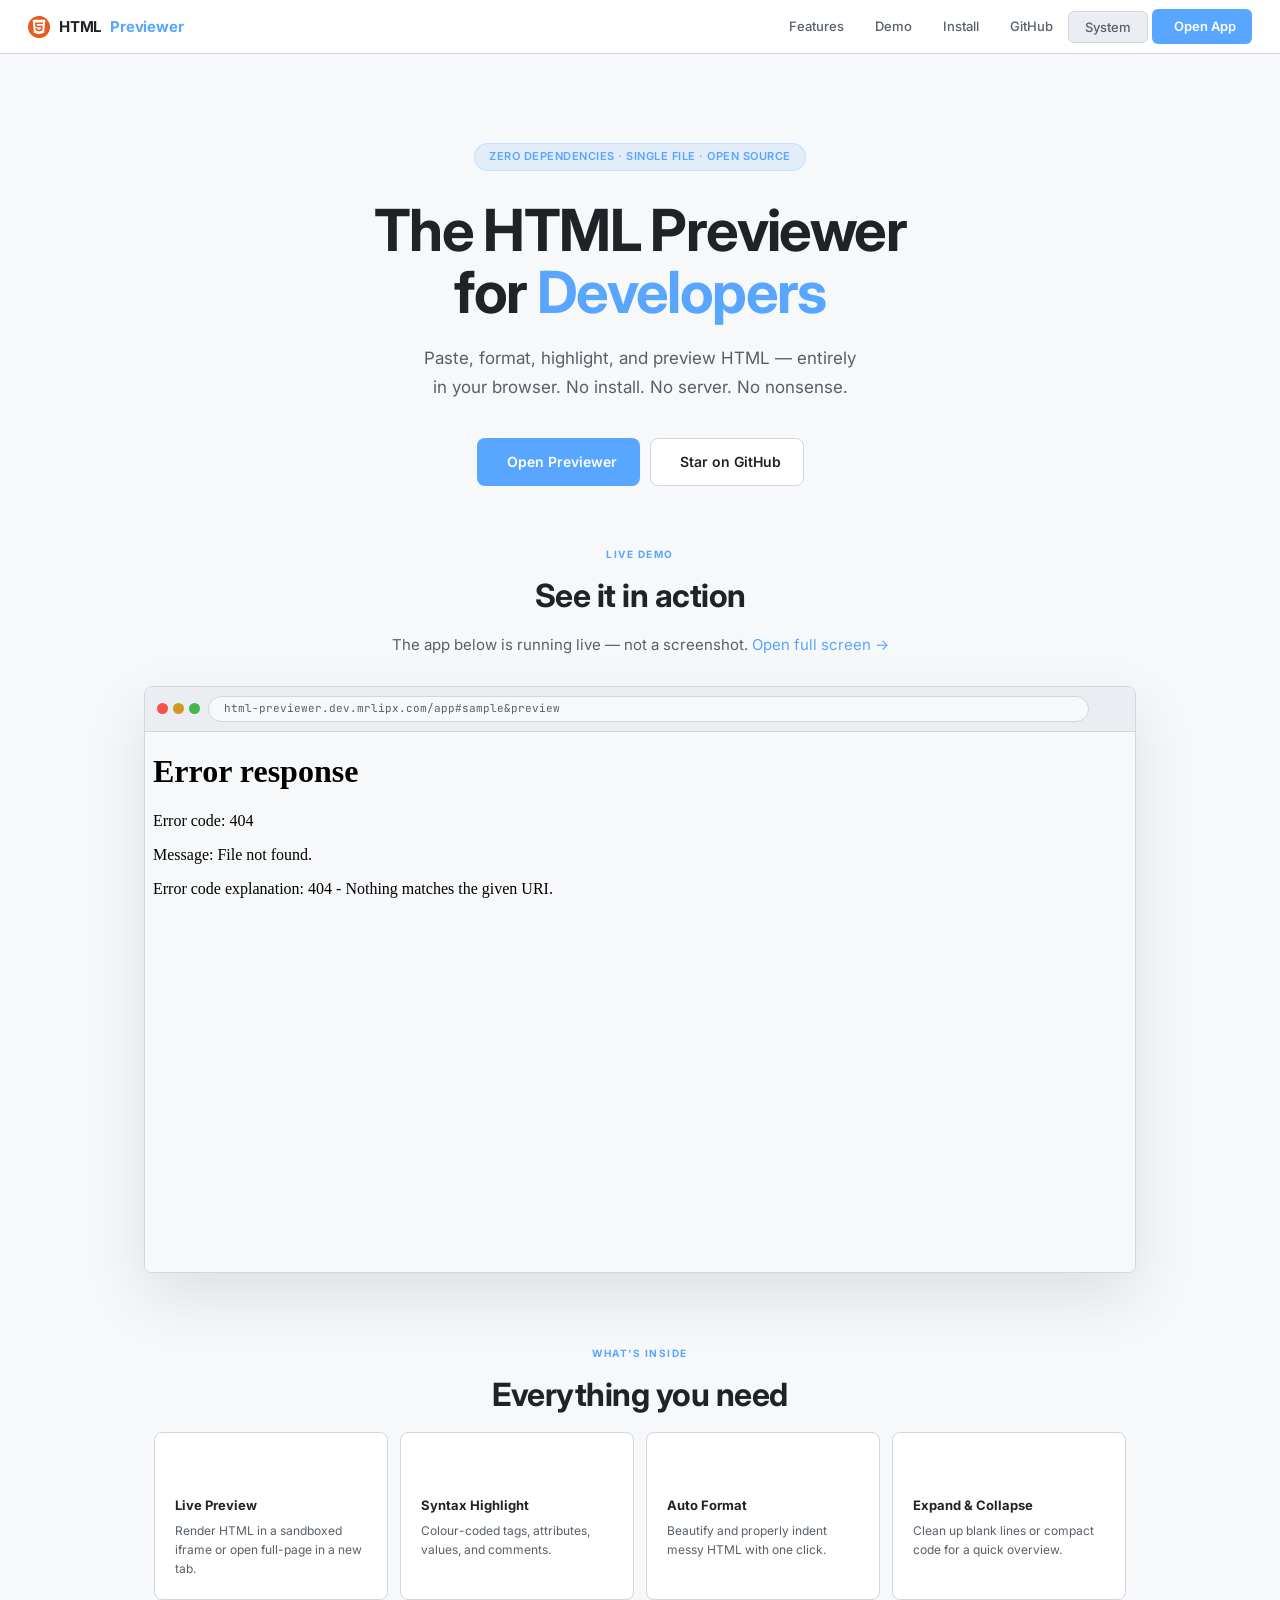
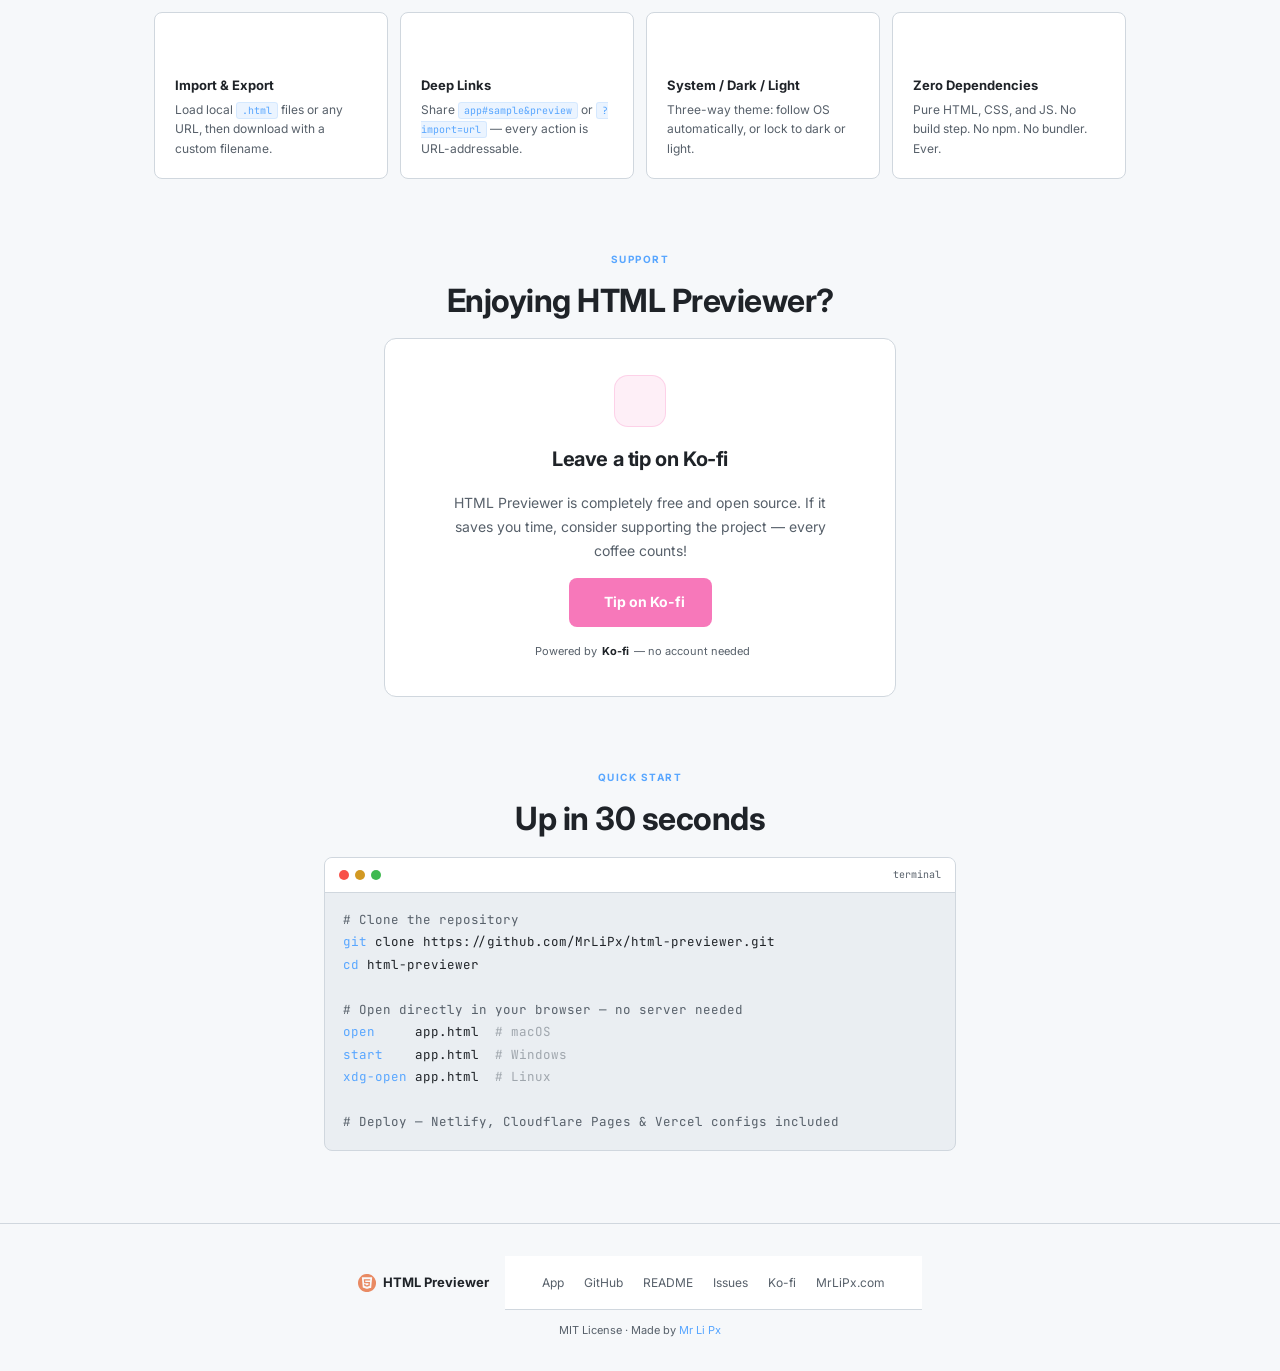
==== commit f141d9cb: "Update index.html Signed-off-by: Mr Li Px <163276171+MrLiPx@users.noreply.github.com>" ====
--- a/index.html
+++ b/index.html
@@ -3,576 +3,209 @@
 <head>
   <meta charset="UTF-8" />
   <meta name="viewport" content="width=device-width, initial-scale=1.0" />
-
-  <!-- PRIMARY SEO -->
-  <title>HTML Previewer — Live Browser-Based HTML Editor</title>
-  <meta name="description" content="A zero-dependency, browser-based HTML editor and live previewer. Paste, format, syntax-highlight, and preview HTML instantly — no install, no server." />
-  <meta name="keywords" content="HTML editor, HTML previewer, live preview, syntax highlight, HTML formatter, browser editor, online HTML tool, zero dependencies" />
+  <title>HTML Previewer — Free Browser-Based Live HTML Editor</title>
+  <meta name="description" content="A zero-dependency, browser-based HTML editor and live previewer. Paste, format, syntax-highlight, and preview HTML instantly — no install, no server, no sign-up." />
+  <meta name="keywords" content="HTML editor, HTML previewer, live preview, syntax highlight, HTML formatter, browser editor, online HTML tool, zero dependencies, free HTML editor" />
   <meta name="author" content="Mr Li Px" />
   <meta name="robots" content="index, follow" />
-  <link rel="canonical" href="https://mrlipx.github.io/html-previewer/" />
+  <link rel="canonical" href="https://html-previewer.dev.mrlipx.com/" />
 
   <!-- OPEN GRAPH -->
-  <meta property="og:type"         content="website" />
-  <meta property="og:site_name"    content="HTML Previewer" />
-  <meta property="og:title"        content="HTML Previewer — Live Browser-Based HTML Editor" />
-  <meta property="og:description"  content="Zero-dependency HTML editor and live previewer. No install. No server. No nonsense." />
-  <meta property="og:url"          content="https://mrlipx.github.io/html-previewer/" />
-  <meta property="og:image"        content="https://html-previewer.tzn.workers.dev/media/images/logos/html5.png" />
+  <meta property="og:type"        content="website" />
+  <meta property="og:site_name"   content="HTML Previewer" />
+  <meta property="og:title"       content="HTML Previewer — Free Browser-Based Live HTML Editor" />
+  <meta property="og:description" content="Zero-dependency HTML editor and live previewer. No install. No server. No sign-up." />
+  <meta property="og:url"         content="https://html-previewer.dev.mrlipx.com/" />
+  <meta property="og:image"       content="https://html-previewer.tzn.workers.dev/media/images/logos/html5.png" />
   <meta property="og:image:width"  content="128" />
   <meta property="og:image:height" content="128" />
-  <meta property="og:image:alt"    content="HTML5 logo — HTML Previewer by MrLiPx" />
-  <meta property="og:locale"       content="en_US" />
+  <meta property="og:image:alt"   content="HTML5 logo — HTML Previewer by MrLiPx" />
+  <meta property="og:locale"      content="en_US" />
 
   <!-- TWITTER / X -->
   <meta name="twitter:card"        content="summary" />
   <meta name="twitter:site"        content="@MrLiPx" />
   <meta name="twitter:creator"     content="@MrLiPx" />
-  <meta name="twitter:title"       content="HTML Previewer — Live Browser-Based HTML Editor" />
+  <meta name="twitter:title"       content="HTML Previewer — Free Browser-Based Live HTML Editor" />
   <meta name="twitter:description" content="Zero-dependency HTML editor and live previewer. No install. No server." />
   <meta name="twitter:image"       content="https://html-previewer.tzn.workers.dev/media/images/logos/html5.png" />
 
   <!-- ICONS -->
   <link rel="icon"             type="image/svg+xml" href="media/images/logos/html5.svg" />
-  <link rel="icon"             type="image/png"     href="media/images/icons/favicon.png" />
+  <link rel="icon"             type="image/png"     href="media/images/icons/favicon.png" sizes="32x32" />
   <link rel="apple-touch-icon"                      href="media/images/icons/favicon.png" />
 
-  <!-- FLATICON UICONS -->
+  <!-- STRUCTURED DATA -->
+  <script type="application/ld+json">
+  {
+    "@context":"https://schema.org",
+    "@type":"SoftwareApplication",
+    "name":"HTML Previewer",
+    "applicationCategory":"DeveloperApplication",
+    "operatingSystem":"Any",
+    "description":"A zero-dependency, browser-based HTML editor and live previewer.",
+    "url":"https://html-previewer.dev.mrlipx.com/",
+    "downloadUrl":"https://github.com/MrLiPx/html-previewer",
+    "softwareVersion":"1.2.0",
+    "license":"https://github.com/MrLiPx/html-previewer/blob/main/LICENSE",
+    "image":"https://html-previewer.tzn.workers.dev/media/images/logos/html5.png",
+    "author":{"@type":"Person","name":"Mr Li Px","url":"https://mrlipx.com"},
+    "offers":{"@type":"Offer","price":"0","priceCurrency":"USD"}
+  }
+  </script>
+
   <link rel="stylesheet" href="https://cdn-uicons.flaticon.com/4.0.0/uicons-regular-rounded/css/uicons-regular-rounded.css" />
-
-  <!-- FONTS -->
   <link rel="preconnect" href="https://fonts.googleapis.com" />
   <link rel="preconnect" href="https://fonts.gstatic.com" crossorigin />
   <link href="https://fonts.googleapis.com/css2?family=JetBrains+Mono:wght@400;600&family=Inter:wght@400;500;600;700&display=swap" rel="stylesheet" />
 
-  <!-- STRUCTURED DATA -->
-  <script type="application/ld+json">
-  {
-    "@context": "https://schema.org",
-    "@type": "SoftwareApplication",
-    "name": "HTML Previewer",
-    "applicationCategory": "DeveloperApplication",
-    "operatingSystem": "Any",
-    "description": "A zero-dependency, browser-based HTML editor and live previewer.",
-    "url": "https://mrlipx.github.io/html-previewer/",
-    "downloadUrl": "https://github.com/MrLiPx/html-previewer",
-    "softwareVersion": "1.2.0",
-    "license": "https://github.com/MrLiPx/html-previewer/blob/main/LICENSE",
-    "image": "https://html-previewer.tzn.workers.dev/media/images/logos/html5.png",
-    "author": { "@type": "Person", "name": "Mr Li Px", "url": "https://github.com/MrLiPx" },
-    "offers": { "@type": "Offer", "price": "0", "priceCurrency": "USD" }
-  }
-  </script>
-
   <!-- Sync theme before paint — no flash -->
   <script>
-    (function () {
-      function os() { return window.matchMedia('(prefers-color-scheme:dark)').matches ? 'dark' : 'light'; }
-      var p = 'system';
-      try { var s = localStorage.getItem('htmlprev-theme'); if (s === 'dark' || s === 'light' || s === 'system') p = s; } catch (e) {}
-      document.documentElement.setAttribute('data-theme', (p === 'dark' || p === 'light') ? p : os());
+    (function(){
+      function os(){ return window.matchMedia('(prefers-color-scheme:dark)').matches?'dark':'light'; }
+      var p='system';
+      try{ var s=localStorage.getItem('htmlprev-theme'); if(s==='dark'||s==='light'||s==='system') p=s; }catch(e){}
+      document.documentElement.setAttribute('data-theme',(p==='dark'||p==='light')?p:os());
     }());
   </script>
 
   <style>
-    /* ── DESIGN TOKENS ─────────────────────────────────────── */
     :root {
-      --bg:      #0d1117;
-      --surface: #161b22;
-      --overlay: #1c2128;
-      --border:  #30363d;
-      --bhi:     #484f58;
-      --accent:  #58a6ff;
-      --adim:    rgba(88, 166, 255, .12);
-      --green:   #3fb950;
-      --red:     #f85149;
-      --yellow:  #d29922;
-      --pink:    #f778ba;
-      --text:    #e6edf3;
-      --muted:   #8b949e;
-      --sans:    'Inter', sans-serif;
-      --mono:    'JetBrains Mono', monospace;
-      --r:       8px;
-      --t:       .15s ease;
+      --bg:      #0d1117; --surface: #161b22; --overlay: #1c2128;
+      --border:  #30363d; --bhi: #484f58; --accent: #58a6ff;
+      --adim:    rgba(88,166,255,.12); --green: #3fb950; --red: #f85149;
+      --yellow:  #d29922; --pink: #f778ba; --text: #e6edf3; --muted: #8b949e;
+      --sans: 'Inter', sans-serif; --mono: 'JetBrains Mono', monospace;
+      --r: 8px; --t: .15s ease;
     }
     [data-theme="light"] {
-      --bg:      #f6f8fa;
-      --surface: #ffffff;
-      --overlay: #eaeef2;
-      --border:  #d0d7de;
-      --bhi:     #afb8c1;
-      --text:    #1f2328;
-      --muted:   #57606a;
+      --bg: #f6f8fa; --surface: #fff; --overlay: #eaeef2;
+      --border: #d0d7de; --bhi: #afb8c1; --text: #1f2328; --muted: #57606a;
     }
-
-    /* ── RESET ─────────────────────────────────────────────── */
-    *, *::before, *::after { box-sizing: border-box; margin: 0; padding: 0; }
+    *,*::before,*::after { box-sizing: border-box; margin: 0; padding: 0; }
     html { scroll-behavior: smooth; }
-    body {
-      font-family: var(--sans);
-      background: var(--bg);
-      color: var(--text);
-      line-height: 1.6;
-      -webkit-font-smoothing: antialiased;
-      transition: background var(--t), color var(--t);
-    }
+    body { font-family: var(--sans); background: var(--bg); color: var(--text); line-height: 1.6; -webkit-font-smoothing: antialiased; transition: background var(--t), color var(--t); }
     i.fi { display: inline-flex; align-items: center; justify-content: center; }
 
-    /* ── NAV ────────────────────────────────────────────────── */
-    nav {
-      position: sticky;
-      top: 0;
-      z-index: 100;
-      display: flex;
-      align-items: center;
-      justify-content: space-between;
-      padding: 0 28px;
-      height: 54px;
-      background: var(--surface);
-      border-bottom: 1px solid var(--border);
-      transition: background var(--t), border-color var(--t);
-    }
-    [data-theme="dark"] nav {
-      background: rgba(22, 27, 34, .92);
-      backdrop-filter: blur(14px);
-      -webkit-backdrop-filter: blur(14px);
-    }
-    .nav-logo {
-      display: flex;
-      align-items: center;
-      gap: 9px;
-      font-weight: 700;
-      font-size: 15px;
-      text-decoration: none;
-      color: var(--text);
-      flex-shrink: 0;
-      letter-spacing: -.2px;
-    }
-    .nav-logo img  { width: 22px; height: 22px; }
+    /* NAV */
+    nav { position: sticky; top: 0; z-index: 100; display: flex; align-items: center; justify-content: space-between; padding: 0 28px; height: 54px; background: var(--surface); border-bottom: 1px solid var(--border); transition: background var(--t), border-color var(--t); }
+    [data-theme="dark"] nav { background: rgba(22,27,34,.92); backdrop-filter: blur(14px); -webkit-backdrop-filter: blur(14px); }
+    .nav-logo { display: flex; align-items: center; gap: 9px; font-weight: 700; font-size: 15px; text-decoration: none; color: var(--text); flex-shrink: 0; letter-spacing: -.2px; }
+    .nav-logo img { width: 22px; height: 22px; }
     .nav-logo span { color: var(--accent); }
-
     .nav-links { display: flex; align-items: center; gap: 4px; }
-    .nav-link {
-      display: flex;
-      align-items: center;
-      gap: 5px;
-      padding: 5px 10px;
-      font-size: 13px;
-      font-weight: 500;
-      color: var(--muted);
-      text-decoration: none;
-      border-radius: 6px;
-      border: 1px solid transparent;
-      transition: color var(--t), background var(--t), border-color var(--t);
-    }
+    .nav-link { display: flex; align-items: center; gap: 5px; padding: 5px 10px; font-size: 13px; font-weight: 500; color: var(--muted); text-decoration: none; border-radius: 6px; border: 1px solid transparent; transition: color var(--t), background var(--t), border-color var(--t); }
     .nav-link:hover { color: var(--text); background: var(--overlay); border-color: var(--border); }
-    .nav-link .fi  { font-size: 14px; }
-
-    /* ── THEME DROPDOWN ─────────────────────────────────────── */
+    .nav-link .fi { font-size: 14px; }
+
+    /* THEME DROPDOWN */
     .nav-theme-dd { position: relative; }
-    .nav-theme-trigger {
-      all: unset;
-      box-sizing: border-box;
-      display: inline-flex;
-      align-items: center;
-      gap: 6px;
-      padding: 5px 10px;
-      height: 32px;
-      font-family: var(--sans);
-      font-size: 13px;
-      font-weight: 500;
-      color: var(--muted);
-      background: var(--overlay);
-      border: 1px solid var(--border);
-      border-radius: 6px;
-      cursor: pointer;
-      transition: color var(--t), border-color var(--t), background var(--t);
-    }
-    .nav-theme-trigger:hover, .nav-theme-trigger.open {
-      border-color: var(--accent);
-      color: var(--text);
-    }
+    .nav-theme-trigger { all: unset; box-sizing: border-box; display: inline-flex; align-items: center; gap: 6px; padding: 5px 10px; height: 32px; font-family: var(--sans); font-size: 13px; font-weight: 500; color: var(--muted); background: var(--overlay); border: 1px solid var(--border); border-radius: 6px; cursor: pointer; transition: color var(--t), border-color var(--t); }
+    .nav-theme-trigger:hover, .nav-theme-trigger.open { border-color: var(--accent); color: var(--text); }
     .nav-theme-trigger .fi { font-size: 14px; }
-    .nav-theme-trigger .nt-caret { font-size: 10px; transition: transform var(--t); }
+    .nt-caret { font-size: 10px; transition: transform var(--t); }
     .nav-theme-trigger.open .nt-caret { transform: rotate(180deg); }
-
-    .nav-theme-menu {
-      position: absolute;
-      top: calc(100% + 6px);
-      right: 0;
-      min-width: 140px;
-      background: var(--surface);
-      border: 1px solid var(--border);
-      border-radius: var(--r);
-      overflow: hidden;
-      box-shadow: 0 8px 32px rgba(0, 0, 0, .35);
-      z-index: 200;
-      opacity: 0;
-      transform: translateY(-4px);
-      pointer-events: none;
-      transition: opacity .12s ease, transform .12s ease;
-    }
-    [data-theme="light"] .nav-theme-menu { box-shadow: 0 8px 32px rgba(0, 0, 0, .1); }
+    .nav-theme-menu { position: absolute; top: calc(100% + 6px); right: 0; min-width: 140px; background: var(--surface); border: 1px solid var(--border); border-radius: var(--r); overflow: hidden; box-shadow: 0 8px 32px rgba(0,0,0,.35); z-index: 200; opacity: 0; transform: translateY(-4px); pointer-events: none; transition: opacity .12s ease, transform .12s ease; }
     .nav-theme-menu.visible { opacity: 1; transform: translateY(0); pointer-events: all; }
-    .nav-theme-menu button {
-      all: unset;
-      box-sizing: border-box;
-      display: flex;
-      align-items: center;
-      gap: 9px;
-      width: 100%;
-      padding: 9px 12px;
-      font-family: var(--sans);
-      font-size: 13px;
-      font-weight: 500;
-      color: var(--muted);
-      cursor: pointer;
-      transition: background var(--t), color var(--t);
-    }
-    .nav-theme-menu button:hover        { background: var(--overlay); color: var(--text); }
-    .nav-theme-menu button.active       { color: var(--accent); }
+    .nav-theme-menu button { all: unset; box-sizing: border-box; display: flex; align-items: center; gap: 9px; width: 100%; padding: 9px 12px; font-family: var(--sans); font-size: 13px; font-weight: 500; color: var(--muted); cursor: pointer; transition: background var(--t), color var(--t); }
+    .nav-theme-menu button:hover { background: var(--overlay); color: var(--text); }
+    .nav-theme-menu button.active { color: var(--accent); }
     .nav-theme-menu button.active:hover { background: var(--adim); }
-    .nav-theme-menu .fi       { font-size: 14px; width: 16px; text-align: center; }
-    .nav-theme-menu .ntm-label { flex: 1; }
-    .nav-theme-menu .ntm-check {
-      font-size: 12px;
-      color: var(--accent);
-      opacity: 0;
-      transition: opacity var(--t);
-    }
+    .nav-theme-menu .fi { font-size: 14px; width: 16px; text-align: center; }
+    .ntm-label { flex: 1; }
+    .ntm-check { font-size: 12px; color: var(--accent); opacity: 0; transition: opacity var(--t); }
     .nav-theme-menu button.active .ntm-check { opacity: 1; }
-
-    .nav-cta {
-      display: flex;
-      align-items: center;
-      gap: 6px;
-      padding: 7px 16px;
-      font-size: 13px;
-      font-weight: 600;
-      color: #fff;
-      background: var(--accent);
-      text-decoration: none;
-      border-radius: 6px;
-      transition: filter var(--t), transform var(--t);
-    }
+    .nav-cta { display: flex; align-items: center; gap: 6px; padding: 7px 16px; font-size: 13px; font-weight: 600; color: #fff; background: var(--accent); text-decoration: none; border-radius: 6px; transition: filter var(--t), transform var(--t); }
     .nav-cta:hover { filter: brightness(1.12); transform: translateY(-1px); }
 
-    /* ── HERO ───────────────────────────────────────────────── */
-    .hero {
-      text-align: center;
-      padding: 88px 24px 60px;
-      max-width: 640px;
-      margin: 0 auto;
-    }
-    .pill {
-      display: inline-block;
-      padding: 4px 14px;
-      background: var(--adim);
-      border: 1px solid rgba(88, 166, 255, .2);
-      border-radius: 100px;
-      font-size: 11px;
-      font-weight: 600;
-      letter-spacing: .5px;
-      color: var(--accent);
-      margin-bottom: 28px;
-      text-transform: uppercase;
-    }
-    .hero h1 {
-      font-size: clamp(34px, 6vw, 58px);
-      font-weight: 700;
-      line-height: 1.08;
-      letter-spacing: -1.6px;
-      margin-bottom: 20px;
-    }
+    /* HERO */
+    .hero { text-align: center; padding: 88px 24px 60px; max-width: 640px; margin: 0 auto; }
+    .pill { display: inline-block; padding: 4px 14px; background: var(--adim); border: 1px solid rgba(88,166,255,.2); border-radius: 100px; font-size: 11px; font-weight: 600; letter-spacing: .5px; color: var(--accent); margin-bottom: 28px; text-transform: uppercase; }
+    .hero h1 { font-size: clamp(34px,6vw,58px); font-weight: 700; line-height: 1.08; letter-spacing: -1.6px; margin-bottom: 20px; }
     .hero h1 em { font-style: normal; color: var(--accent); }
-    .hero-sub {
-      font-size: 17px;
-      color: var(--muted);
-      max-width: 440px;
-      margin: 0 auto 36px;
-      line-height: 1.7;
-    }
+    .hero-sub { font-size: 17px; color: var(--muted); max-width: 440px; margin: 0 auto 36px; line-height: 1.7; }
     .hero-btns { display: flex; gap: 10px; justify-content: center; flex-wrap: wrap; }
-
-    .btn-primary {
-      display: inline-flex;
-      align-items: center;
-      gap: 7px;
-      padding: 12px 22px;
-      border-radius: var(--r);
-      font-size: 14px;
-      font-weight: 600;
-      text-decoration: none;
-      background: var(--accent);
-      color: #fff;
-      border: 1px solid transparent;
-      transition: filter var(--t), transform var(--t);
-    }
+    .btn-primary { display: inline-flex; align-items: center; gap: 7px; padding: 12px 22px; border-radius: var(--r); font-size: 14px; font-weight: 600; text-decoration: none; background: var(--accent); color: #fff; border: 1px solid transparent; transition: filter var(--t), transform var(--t); }
     .btn-primary:hover { filter: brightness(1.12); transform: translateY(-2px); }
-
-    .btn-ghost {
-      display: inline-flex;
-      align-items: center;
-      gap: 7px;
-      padding: 12px 22px;
-      border-radius: var(--r);
-      font-size: 14px;
-      font-weight: 600;
-      text-decoration: none;
-      background: var(--surface);
-      color: var(--text);
-      border: 1px solid var(--border);
-      transition: border-color var(--t), color var(--t), transform var(--t);
-    }
+    .btn-ghost { display: inline-flex; align-items: center; gap: 7px; padding: 12px 22px; border-radius: var(--r); font-size: 14px; font-weight: 600; text-decoration: none; background: var(--surface); color: var(--text); border: 1px solid var(--border); transition: border-color var(--t), color var(--t), transform var(--t); }
     .btn-ghost:hover { border-color: var(--accent); color: var(--accent); transform: translateY(-2px); }
     .btn-primary .fi, .btn-ghost .fi { font-size: 15px; }
 
-    /* ── AUTHOR CARD ────────────────────────────────────────── */
-    .author-wrap { display: flex; justify-content: center; padding: 0 24px 64px; }
-    .author-card {
-      display: flex;
-      align-items: center;
-      gap: 13px;
-      padding: 10px 20px;
-      background: var(--surface);
-      border: 1px solid var(--border);
-      border-radius: 100px;
-      text-decoration: none;
-      transition: border-color var(--t), box-shadow var(--t);
-    }
-    .author-card:hover { border-color: var(--accent); box-shadow: 0 0 0 3px var(--adim); }
-    .author-avatar {
-      width: 36px; height: 36px;
-      border-radius: 50%;
-      border: 2px solid var(--border);
-      display: block;
-      transition: border-color var(--t);
-    }
-    .author-card:hover .author-avatar { border-color: var(--accent); }
-    .author-name   { font-size: 13px; font-weight: 700; color: var(--text); display: block; }
-    .author-handle { font-size: 11px; color: var(--muted); font-family: var(--mono); display: block; }
-    .author-tag {
-      padding: 3px 10px;
-      background: var(--adim);
-      border: 1px solid rgba(88, 166, 255, .2);
-      border-radius: 100px;
-      font-size: 10px;
-      font-weight: 600;
-      color: var(--accent);
-      font-family: var(--mono);
-      margin-left: 4px;
-    }
-
-    /* ── SECTION HEADINGS ───────────────────────────────────── */
+    /* DEMO */
+    .demo-sec { max-width: 1040px; margin: 0 auto 72px; padding: 0 24px; text-align: center; }
     .sec-ey { font-size: 10px; font-weight: 700; letter-spacing: 1.5px; text-transform: uppercase; color: var(--accent); margin-bottom: 8px; }
-    .sec-ti { font-size: clamp(22px, 3.5vw, 32px); font-weight: 700; letter-spacing: -.5px; margin-bottom: 12px; }
+    .sec-ti { font-size: clamp(22px,3.5vw,32px); font-weight: 700; letter-spacing: -.5px; margin-bottom: 12px; }
     .sec-su { font-size: 15px; color: var(--muted); margin-bottom: 28px; line-height: 1.65; }
     .sec-su a { color: var(--accent); text-decoration: none; }
     .sec-su a:hover { text-decoration: underline; }
-
-    /* ── BROWSER MOCK ───────────────────────────────────────── */
-    .bm {
-      background: var(--surface);
-      border: 1px solid var(--border);
-      border-radius: var(--r);
-      overflow: hidden;
-      box-shadow: 0 24px 64px rgba(0, 0, 0, .4);
-    }
-    [data-theme="light"] .bm { box-shadow: 0 24px 64px rgba(0, 0, 0, .1); }
-    .bm-bar {
-      display: flex;
-      align-items: center;
-      gap: 8px;
-      padding: 9px 12px;
-      background: var(--overlay);
-      border-bottom: 1px solid var(--border);
-    }
-    .tl         { display: flex; gap: 5px; flex-shrink: 0; }
-    .tl span    { width: 11px; height: 11px; border-radius: 50%; display: inline-block; }
-    .tl-r { background: var(--red); }
-    .tl-y { background: var(--yellow); }
-    .tl-g { background: var(--green); }
-    .bm-url {
-      flex: 1;
-      display: flex;
-      align-items: center;
-      gap: 5px;
-      background: var(--bg);
-      border: 1px solid var(--border);
-      border-radius: 100px;
-      padding: 3px 10px;
-      font-family: var(--mono);
-      font-size: 11px;
-      min-width: 0;
-      overflow: hidden;
-    }
+    .bm { background: var(--surface); border: 1px solid var(--border); border-radius: var(--r); overflow: hidden; box-shadow: 0 24px 64px rgba(0,0,0,.4); }
+    [data-theme="light"] .bm { box-shadow: 0 24px 64px rgba(0,0,0,.1); }
+    .bm-bar { display: flex; align-items: center; gap: 8px; padding: 9px 12px; background: var(--overlay); border-bottom: 1px solid var(--border); }
+    .tl { display: flex; gap: 5px; flex-shrink: 0; }
+    .tl span { width: 11px; height: 11px; border-radius: 50%; display: inline-block; }
+    .tl-r { background: var(--red); } .tl-y { background: var(--yellow); } .tl-g { background: var(--green); }
+    .bm-url { flex: 1; display: flex; align-items: center; gap: 5px; background: var(--bg); border: 1px solid var(--border); border-radius: 100px; padding: 3px 10px; font-family: var(--mono); font-size: 11px; min-width: 0; overflow: hidden; }
     .bu-l { color: var(--green); flex-shrink: 0; font-size: 11px; }
     .bu-t { color: var(--muted); overflow: hidden; text-overflow: ellipsis; white-space: nowrap; }
-    .bm-ext {
-      all: unset;
-      box-sizing: border-box;
-      width: 26px; height: 26px;
-      display: flex; align-items: center; justify-content: center;
-      color: var(--muted);
-      cursor: pointer;
-      border-radius: 5px;
-      text-decoration: none;
-      flex-shrink: 0;
-      transition: color var(--t), background var(--t);
-    }
+    .bm-ext { all: unset; box-sizing: border-box; width: 26px; height: 26px; display: flex; align-items: center; justify-content: center; color: var(--muted); cursor: pointer; border-radius: 5px; text-decoration: none; flex-shrink: 0; transition: color var(--t), background var(--t); }
     .bm-ext:hover { color: var(--accent); background: var(--adim); }
-    .bm-ext .fi  { font-size: 13px; }
-
-    /* ── DEMO SECTION ───────────────────────────────────────── */
-    .demo-sec    { max-width: 1040px; margin: 0 auto 72px; padding: 0 24px; text-align: center; }
-    .demo-frame  { width: 100%; height: 540px; border: none; display: block; background: var(--bg); }
-
-    /* ── FEATURES SECTION ───────────────────────────────────── */
-    .features  { max-width: 1020px; margin: 0 auto 72px; padding: 0 24px; text-align: center; }
-    .feat-grid { display: grid; grid-template-columns: repeat(auto-fit, minmax(210px, 1fr)); gap: 12px; }
-    .fc {
-      background: var(--surface);
-      border: 1px solid var(--border);
-      border-radius: var(--r);
-      padding: 20px;
-      text-align: left;
-      transition: border-color var(--t), transform var(--t), box-shadow var(--t);
-    }
-    .fc:hover {
-      border-color: var(--accent);
-      transform: translateY(-2px);
-      box-shadow: 0 6px 20px rgba(0, 0, 0, .18);
-    }
-    [data-theme="light"] .fc:hover { box-shadow: 0 6px 20px rgba(0, 0, 0, .07); }
-    .fc-i   { font-size: 20px; margin-bottom: 10px; display: block; color: var(--accent); }
+    .bm-ext .fi { font-size: 13px; }
+    .demo-frame { width: 100%; height: 540px; border: none; display: block; background: var(--bg); }
+
+    /* FEATURES */
+    .features { max-width: 1020px; margin: 0 auto 72px; padding: 0 24px; text-align: center; }
+    .feat-grid { display: grid; grid-template-columns: repeat(auto-fit,minmax(210px,1fr)); gap: 12px; }
+    .fc { background: var(--surface); border: 1px solid var(--border); border-radius: var(--r); padding: 20px; text-align: left; transition: border-color var(--t), transform var(--t), box-shadow var(--t); }
+    .fc:hover { border-color: var(--accent); transform: translateY(-2px); box-shadow: 0 6px 20px rgba(0,0,0,.18); }
+    [data-theme="light"] .fc:hover { box-shadow: 0 6px 20px rgba(0,0,0,.07); }
+    .fc-i { font-size: 20px; margin-bottom: 10px; display: block; color: var(--accent); }
     .fc-i .fi { font-size: 22px; }
-    .fc-t   { font-size: 13px; font-weight: 700; color: var(--text); margin-bottom: 5px; }
-    .fc-d   { font-size: 12px; color: var(--muted); line-height: 1.6; }
-    .fc-d code {
-      font-family: var(--mono);
-      font-size: 10px;
-      background: var(--adim);
-      border: 1px solid rgba(88, 166, 255, .15);
-      padding: 1px 5px;
-      border-radius: 3px;
-      color: var(--accent);
-    }
-
-    /* ── DONATE SECTION ─────────────────────────────────────── */
-    .donate-sec {
-      max-width: 560px;
-      margin: 0 auto 72px;
-      padding: 0 24px;
-      text-align: center;
-    }
-    .donate-card {
-      background: var(--surface);
-      border: 1px solid var(--border);
-      border-radius: 12px;
-      padding: 32px 28px;
-      display: flex;
-      flex-direction: column;
-      align-items: center;
-      gap: 16px;
-    }
-    .donate-icon {
-      width: 48px; height: 48px;
-      display: flex; align-items: center; justify-content: center;
-      background: rgba(247, 120, 186, .12);
-      border: 1px solid rgba(247, 120, 186, .25);
-      border-radius: 12px;
-      color: var(--pink);
-      font-size: 22px;
-    }
-    .donate-title { font-size: 18px; font-weight: 700; letter-spacing: -.3px; }
-    .donate-desc  { font-size: 14px; color: var(--muted); line-height: 1.65; max-width: 380px; }
-    .btn-donate {
-      display: inline-flex;
-      align-items: center;
-      gap: 7px;
-      padding: 11px 24px;
-      border-radius: var(--r);
-      font-size: 14px;
-      font-weight: 600;
-      color: #fff;
-      background: var(--pink);
-      text-decoration: none;
-      border: 1px solid transparent;
-      transition: filter var(--t), transform var(--t);
-    }
+    .fc-t { font-size: 13px; font-weight: 700; color: var(--text); margin-bottom: 5px; }
+    .fc-d { font-size: 12px; color: var(--muted); line-height: 1.6; }
+    .fc-d code { font-family: var(--mono); font-size: 10px; background: var(--adim); border: 1px solid rgba(88,166,255,.15); padding: 1px 5px; border-radius: 3px; color: var(--accent); }
+
+    /* DONATE */
+    .donate-sec { max-width: 560px; margin: 0 auto 72px; padding: 0 24px; text-align: center; }
+    .donate-card { background: var(--surface); border: 1px solid var(--border); border-radius: 12px; padding: 36px 28px; display: flex; flex-direction: column; align-items: center; gap: 16px; transition: border-color var(--t), box-shadow var(--t); }
+    .donate-card:hover { border-color: rgba(247,120,186,.4); box-shadow: 0 0 0 3px rgba(247,120,186,.08); }
+    .donate-icon { width: 52px; height: 52px; display: flex; align-items: center; justify-content: center; background: rgba(247,120,186,.12); border: 1px solid rgba(247,120,186,.25); border-radius: 14px; color: var(--pink); }
+    .donate-icon .fi { font-size: 24px; }
+    .donate-title { font-size: 20px; font-weight: 700; letter-spacing: -.4px; }
+    .donate-desc { font-size: 14px; color: var(--muted); line-height: 1.7; max-width: 380px; }
+    .btn-donate { display: inline-flex; align-items: center; gap: 8px; padding: 12px 26px; border-radius: var(--r); font-size: 14px; font-weight: 700; color: #fff; background: var(--pink); text-decoration: none; border: 1px solid transparent; transition: filter var(--t), transform var(--t); }
     .btn-donate:hover { filter: brightness(1.1); transform: translateY(-2px); }
-    .btn-donate .fi  { font-size: 15px; }
-
-    /* ── INSTALL SECTION ────────────────────────────────────── */
+    .btn-donate .fi { font-size: 15px; }
+    .kofi-badge { font-size: 11px; color: var(--muted); display: flex; align-items: center; gap: 5px; }
+    .kofi-badge strong { color: var(--text); }
+
+    /* INSTALL */
     .install-sec { max-width: 680px; margin: 0 auto 72px; padding: 0 24px; text-align: center; }
     .cb { background: var(--overlay); border: 1px solid var(--border); border-radius: var(--r); overflow: hidden; text-align: left; }
-    .cb-bar {
-      display: flex;
-      align-items: center;
-      gap: 6px;
-      padding: 9px 14px;
-      background: var(--surface);
-      border-bottom: 1px solid var(--border);
-    }
+    .cb-bar { display: flex; align-items: center; gap: 6px; padding: 9px 14px; background: var(--surface); border-bottom: 1px solid var(--border); }
     .cb-lbl { margin-left: auto; font-size: 10px; color: var(--muted); font-family: var(--mono); }
-    .cb pre {
-      padding: 16px 18px;
-      font-family: var(--mono);
-      font-size: 12.5px;
-      line-height: 1.8;
-      overflow-x: auto;
-      color: var(--text);
-    }
-    .cm { color: var(--muted); }
-    .ck { color: var(--accent); }
-    .cd { color: var(--muted); opacity: .5; }
-
-    /* ── FOOTER ─────────────────────────────────────────────── */
+    .cb pre { padding: 16px 18px; font-family: var(--mono); font-size: 12.5px; line-height: 1.8; overflow-x: auto; color: var(--text); }
+    .cm { color: var(--muted); } .ck { color: var(--accent); } .cd { color: var(--muted); opacity: .5; }
+
+    /* FOOTER */
     footer { border-top: 1px solid var(--border); padding: 32px 24px; text-align: center; }
-    .fi-row {
-      display: flex;
-      align-items: center;
-      justify-content: center;
-      flex-wrap: wrap;
-      gap: 16px;
-      margin-bottom: 12px;
-    }
-    .f-logo {
-      display: flex;
-      align-items: center;
-      gap: 7px;
-      font-size: 13px;
-      font-weight: 700;
-      color: var(--text);
-      text-decoration: none;
-    }
+    .fi-row { display: flex; align-items: center; justify-content: center; flex-wrap: wrap; gap: 16px; margin-bottom: 12px; }
+    .f-logo { display: flex; align-items: center; gap: 7px; font-size: 13px; font-weight: 700; color: var(--text); text-decoration: none; }
     .f-links { display: flex; gap: 2px; flex-wrap: wrap; justify-content: center; }
-    .f-links a {
-      padding: 4px 9px;
-      font-size: 12px;
-      color: var(--muted);
-      text-decoration: none;
-      border-radius: 5px;
-      transition: color var(--t);
-    }
+    .f-links a { padding: 4px 9px; font-size: 12px; color: var(--muted); text-decoration: none; border-radius: 5px; transition: color var(--t); }
     .f-links a:hover { color: var(--accent); }
     .f-copy { font-size: 11px; color: var(--muted); }
     .f-copy a { color: var(--accent); text-decoration: none; }
     .f-copy a:hover { text-decoration: underline; }
 
-    /* ── SCROLLBARS ─────────────────────────────────────────── */
-    ::-webkit-scrollbar       { width: 5px; }
-    ::-webkit-scrollbar-track { background: transparent; }
+    ::-webkit-scrollbar { width: 5px; } ::-webkit-scrollbar-track { background: transparent; }
     ::-webkit-scrollbar-thumb { background: var(--border); border-radius: 10px; }
     ::-webkit-scrollbar-thumb:hover { background: var(--bhi); }
 
-    /* ── RESPONSIVE ─────────────────────────────────────────── */
     @media (max-width: 640px) {
       nav { padding: 0 16px; }
       .nav-link { display: none; }
       .hero { padding: 60px 20px 48px; }
       .demo-frame { height: 380px; }
-      .author-card { border-radius: 14px; flex-wrap: wrap; }
     }
   </style>
 </head>
@@ -584,93 +217,46 @@
     HTML<span>Previewer</span>
   </a>
   <div class="nav-links">
-    <a class="nav-link" href="#features">
-      <i class="fi fi-rr-grid" aria-hidden="true"></i> Features
-    </a>
-    <a class="nav-link" href="#demo">
-      <i class="fi fi-rr-eye" aria-hidden="true"></i> Demo
-    </a>
-    <a class="nav-link" href="#install">
-      <i class="fi fi-rr-terminal" aria-hidden="true"></i> Install
-    </a>
+    <a class="nav-link" href="#features"><i class="fi fi-rr-grid" aria-hidden="true"></i> Features</a>
+    <a class="nav-link" href="#demo"><i class="fi fi-rr-eye" aria-hidden="true"></i> Demo</a>
+    <a class="nav-link" href="#install"><i class="fi fi-rr-terminal" aria-hidden="true"></i> Install</a>
     <a class="nav-link" href="https://github.com/MrLiPx/html-previewer" target="_blank" rel="noopener noreferrer">
       <i class="fi fi-rr-code-branch" aria-hidden="true"></i> GitHub
     </a>
-
-    <!-- Theme dropdown -->
     <div class="nav-theme-dd" id="nav-theme-dd">
-      <button class="nav-theme-trigger" id="nav-theme-trigger"
-              onclick="toggleNavThemeDD(event)"
-              aria-haspopup="listbox"
-              aria-expanded="false"
-              aria-label="Theme">
+      <button class="nav-theme-trigger" id="nav-theme-trigger" onclick="toggleNavThemeDD(event)" aria-haspopup="listbox" aria-expanded="false" aria-label="Theme">
         <i class="fi fi-rr-computer" id="nav-theme-icon" aria-hidden="true"></i>
         <span id="nav-theme-label">System</span>
         <i class="fi fi-rr-angle-down nt-caret" aria-hidden="true"></i>
       </button>
       <div class="nav-theme-menu" id="nav-theme-menu" role="listbox">
         <button onclick="setThemePref('system')" id="ntm-system" class="active" role="option" aria-selected="true">
-          <i class="fi fi-rr-computer" aria-hidden="true"></i>
-          <span class="ntm-label">System</span>
-          <i class="fi fi-rr-check ntm-check" aria-hidden="true"></i>
+          <i class="fi fi-rr-computer" aria-hidden="true"></i><span class="ntm-label">System</span><i class="fi fi-rr-check ntm-check" aria-hidden="true"></i>
         </button>
         <button onclick="setThemePref('dark')" id="ntm-dark" role="option" aria-selected="false">
-          <i class="fi fi-rr-moon" aria-hidden="true"></i>
-          <span class="ntm-label">Dark</span>
-          <i class="fi fi-rr-check ntm-check" aria-hidden="true"></i>
+          <i class="fi fi-rr-moon" aria-hidden="true"></i><span class="ntm-label">Dark</span><i class="fi fi-rr-check ntm-check" aria-hidden="true"></i>
         </button>
         <button onclick="setThemePref('light')" id="ntm-light" role="option" aria-selected="false">
-          <i class="fi fi-rr-sun" aria-hidden="true"></i>
-          <span class="ntm-label">Light</span>
-          <i class="fi fi-rr-check ntm-check" aria-hidden="true"></i>
+          <i class="fi fi-rr-sun" aria-hidden="true"></i><span class="ntm-label">Light</span><i class="fi fi-rr-check ntm-check" aria-hidden="true"></i>
         </button>
       </div>
     </div>
-
-    <a class="nav-cta" href="app">
-      <i class="fi fi-rr-play" aria-hidden="true"></i>
-      Open App
-    </a>
+    <a class="nav-cta" href="app"><i class="fi fi-rr-play" aria-hidden="true"></i> Open App</a>
   </div>
 </nav>
 
-<!-- HERO -->
 <section class="hero" aria-label="Hero">
   <div class="pill">Zero dependencies &middot; Single file &middot; Open source</div>
   <h1>The HTML Previewer<br />for <em>Developers</em></h1>
-  <p class="hero-sub">
-    Paste, format, highlight, and preview HTML — entirely in your browser.
-    No install. No server. No nonsense.
-  </p>
+  <p class="hero-sub">Paste, format, highlight, and preview HTML — entirely in your browser. No install. No server. No nonsense.</p>
   <div class="hero-btns">
-    <a href="app" class="btn-primary">
-      <i class="fi fi-rr-play" aria-hidden="true"></i>
-      Open Previewer
+    <a href="app" class="btn-primary"><i class="fi fi-rr-play" aria-hidden="true"></i> Open Previewer</a>
+    <a href="https://github.com/MrLiPx/html-previewer" target="_blank" rel="noopener noreferrer" class="btn-ghost">
+      <i class="fi fi-rr-star" aria-hidden="true"></i> Star on GitHub
     </a>
-    <a href="https://github.com/MrLiPx/html-previewer" target="_blank" rel="noopener noreferrer" class="btn-ghost">
-      <i class="fi fi-rr-star" aria-hidden="true"></i>
-      Star on GitHub
-    </a>
   </div>
 </section>
 
-<!-- AUTHOR CARD -->
-<div class="author-wrap">
-  <a class="author-card" id="author-link" href="https://github.com/MrLiPx" target="_blank" rel="noopener noreferrer">
-    <img class="author-avatar" id="author-avatar"
-         src="https://avatars.githubusercontent.com/u/163276171?v=4"
-         alt="Mr Li Px"
-         width="36" height="36"
-         loading="lazy" />
-    <div>
-      <span class="author-name"   id="author-name">Mr Li Px</span>
-      <span class="author-handle" id="author-handle">@MrLiPx</span>
-    </div>
-    <span class="author-tag" id="author-repos">3 repos</span>
-  </a>
-</div>
-
-<!-- DEMO -->
 <section class="demo-sec" id="demo" aria-label="Live demo">
   <div class="sec-ey">Live Demo</div>
   <h2 class="sec-ti">See it in action</h2>
@@ -680,97 +266,48 @@
   </p>
   <div class="bm">
     <div class="bm-bar" aria-hidden="true">
-      <div class="tl">
-        <span class="tl-r"></span>
-        <span class="tl-y"></span>
-        <span class="tl-g"></span>
-      </div>
+      <div class="tl"><span class="tl-r"></span><span class="tl-y"></span><span class="tl-g"></span></div>
       <div class="bm-url">
         <i class="fi fi-rr-lock bu-l"></i>
-        <span class="bu-t">mrlipx.github.io/html-previewer/app#sample&amp;preview</span>
+        <span class="bu-t">html-previewer.dev.mrlipx.com/app#sample&amp;preview</span>
       </div>
-      <a class="bm-ext" href="app#sample&preview" target="_blank" rel="noopener noreferrer" title="Open full screen">
+      <a class="bm-ext" href="app#sample&preview" target="_blank" rel="noopener noreferrer" title="Open full screen" aria-label="Open demo full screen">
         <i class="fi fi-rr-share" aria-hidden="true"></i>
       </a>
     </div>
-    <iframe
-      src="app?embed=demo#sample&preview"
-      class="demo-frame"
-      title="HTML Previewer live demo"
-      loading="lazy"
-      tabindex="-1"
-      aria-hidden="true"
-    ></iframe>
+    <iframe src="app?embed=demo#sample&preview" class="demo-frame" title="HTML Previewer live demo" loading="lazy" tabindex="-1" aria-hidden="true"></iframe>
   </div>
 </section>
 
-<!-- FEATURES -->
 <section class="features" id="features" aria-label="Features">
   <div class="sec-ey">What's inside</div>
   <h2 class="sec-ti">Everything you need</h2>
   <div class="feat-grid">
-    <div class="fc">
-      <span class="fc-i"><i class="fi fi-rr-eye"></i></span>
-      <div class="fc-t">Live Preview</div>
-      <div class="fc-d">Render HTML in a sandboxed iframe or open full-page in a new tab.</div>
-    </div>
-    <div class="fc">
-      <span class="fc-i"><i class="fi fi-rr-magic-wand"></i></span>
-      <div class="fc-t">Syntax Highlight</div>
-      <div class="fc-d">Colour-coded tags, attributes, values, and comments.</div>
-    </div>
-    <div class="fc">
-      <span class="fc-i"><i class="fi fi-rr-align-justify"></i></span>
-      <div class="fc-t">Auto Format</div>
-      <div class="fc-d">Beautify and properly indent messy HTML with one click.</div>
-    </div>
-    <div class="fc">
-      <span class="fc-i"><i class="fi fi-rr-expand"></i></span>
-      <div class="fc-t">Expand &amp; Collapse</div>
-      <div class="fc-d">Clean up blank lines or compact code for a quick overview.</div>
-    </div>
-    <div class="fc">
-      <span class="fc-i"><i class="fi fi-rr-upload"></i></span>
-      <div class="fc-t">Import &amp; Export</div>
-      <div class="fc-d">Load local <code>.html</code> files or any URL, then download your work.</div>
-    </div>
-    <div class="fc">
-      <span class="fc-i"><i class="fi fi-rr-link"></i></span>
-      <div class="fc-t">Deep Links</div>
-      <div class="fc-d">Share <code>app#sample&amp;preview</code> — every action is URL-addressable.</div>
-    </div>
-    <div class="fc">
-      <span class="fc-i"><i class="fi fi-rr-computer"></i></span>
-      <div class="fc-t">System / Dark / Light</div>
-      <div class="fc-d">Three-way theme: follow OS automatically, or lock to dark or light.</div>
-    </div>
-    <div class="fc">
-      <span class="fc-i"><i class="fi fi-rr-settings"></i></span>
-      <div class="fc-t">Zero Dependencies</div>
-      <div class="fc-d">Pure HTML, CSS, and JS. No build step. No npm. No bundler. Ever.</div>
-    </div>
+    <div class="fc"><span class="fc-i"><i class="fi fi-rr-eye"></i></span><div class="fc-t">Live Preview</div><div class="fc-d">Render HTML in a sandboxed iframe or open full-page in a new tab.</div></div>
+    <div class="fc"><span class="fc-i"><i class="fi fi-rr-magic-wand"></i></span><div class="fc-t">Syntax Highlight</div><div class="fc-d">Colour-coded tags, attributes, values, and comments.</div></div>
+    <div class="fc"><span class="fc-i"><i class="fi fi-rr-align-justify"></i></span><div class="fc-t">Auto Format</div><div class="fc-d">Beautify and properly indent messy HTML with one click.</div></div>
+    <div class="fc"><span class="fc-i"><i class="fi fi-rr-expand"></i></span><div class="fc-t">Expand &amp; Collapse</div><div class="fc-d">Clean up blank lines or compact code for a quick overview.</div></div>
+    <div class="fc"><span class="fc-i"><i class="fi fi-rr-upload"></i></span><div class="fc-t">Import &amp; Export</div><div class="fc-d">Load local <code>.html</code> files or any URL, then download with a custom filename.</div></div>
+    <div class="fc"><span class="fc-i"><i class="fi fi-rr-link"></i></span><div class="fc-t">Deep Links</div><div class="fc-d">Share <code>app#sample&amp;preview</code> or <code>?import=url</code> — every action is URL-addressable.</div></div>
+    <div class="fc"><span class="fc-i"><i class="fi fi-rr-computer"></i></span><div class="fc-t">System / Dark / Light</div><div class="fc-d">Three-way theme: follow OS automatically, or lock to dark or light.</div></div>
+    <div class="fc"><span class="fc-i"><i class="fi fi-rr-settings"></i></span><div class="fc-t">Zero Dependencies</div><div class="fc-d">Pure HTML, CSS, and JS. No build step. No npm. No bundler. Ever.</div></div>
   </div>
 </section>
 
-<!-- DONATE -->
 <section class="donate-sec" id="donate" aria-label="Support the project">
   <div class="sec-ey">Support</div>
-  <h2 class="sec-ti">Like the project?</h2>
+  <h2 class="sec-ti">Enjoying HTML Previewer?</h2>
   <div class="donate-card">
     <div class="donate-icon"><i class="fi fi-rr-heart" aria-hidden="true"></i></div>
-    <p class="donate-title">Buy me a coffee ☕</p>
-    <p class="donate-desc">
-      HTML Previewer is free and open source. If it saves you time or you just find it
-      useful, consider supporting the work — it means a lot!
-    </p>
-    <a class="btn-donate" href="https://r.aiodb.xyz/dono" target="_blank" rel="noopener noreferrer">
-      <i class="fi fi-rr-heart" aria-hidden="true"></i>
-      Donate
+    <p class="donate-title">Leave a tip on Ko-fi</p>
+    <p class="donate-desc">HTML Previewer is completely free and open source. If it saves you time, consider supporting the project — every coffee counts!</p>
+    <a class="btn-donate" href="https://r.mrlipx.com/tip" target="_blank" rel="noopener noreferrer">
+      <i class="fi fi-rr-heart" aria-hidden="true"></i> Tip on Ko-fi
     </a>
+    <p class="kofi-badge"><i class="fi fi-rr-shield-check" aria-hidden="true"></i> Powered by <strong>Ko-fi</strong> &mdash; no account needed</p>
   </div>
 </section>
 
-<!-- INSTALL -->
 <section class="install-sec" id="install" aria-label="Quick start">
   <div class="sec-ey">Quick Start</div>
   <h2 class="sec-ti">Up in 30 seconds</h2>
@@ -794,7 +331,6 @@
   </div>
 </section>
 
-<!-- FOOTER -->
 <footer>
   <div class="fi-row">
     <a class="f-logo" href=".">
@@ -806,152 +342,69 @@
       <a href="https://github.com/MrLiPx/html-previewer" target="_blank" rel="noopener noreferrer">GitHub</a>
       <a href="https://github.com/MrLiPx/html-previewer/blob/main/README.md" target="_blank" rel="noopener noreferrer">README</a>
       <a href="https://github.com/MrLiPx/html-previewer/issues" target="_blank" rel="noopener noreferrer">Issues</a>
-      <a href="https://r.aiodb.xyz/dono" target="_blank" rel="noopener noreferrer">Donate</a>
+      <a href="https://r.mrlipx.com/tip" target="_blank" rel="noopener noreferrer">Ko-fi</a>
       <a href="https://mrlipx.com" target="_blank" rel="noopener noreferrer">MrLiPx.com</a>
     </nav>
   </div>
-  <p class="f-copy">
-    MIT License &middot; Made by
-    <a href="https://github.com/MrLiPx" target="_blank" rel="noopener noreferrer" id="footer-author">Mr Li Px (@MrLiPx)</a>
-  </p>
+  <p class="f-copy">MIT License &middot; Made by <a href="https://mrlipx.com" target="_blank" rel="noopener noreferrer">Mr Li Px</a></p>
 </footer>
 
 <script>
 'use strict';
-
-var GH_ID = 163276171;
-
-/* ── THEME ───────────────────────────────────────────────── */
-var _pref = 'system';
-var THEME_ICONS  = { system: 'fi-rr-computer', dark: 'fi-rr-moon', light: 'fi-rr-sun' };
-var THEME_LABELS = { system: 'System', dark: 'Dark', light: 'Light' };
-
-function _os()   { return window.matchMedia('(prefers-color-scheme:dark)').matches ? 'dark' : 'light'; }
-function _eff(p) { return (p === 'dark' || p === 'light') ? p : _os(); }
-
+var _pref='system';
+var THEME_ICONS  = {system:'fi-rr-computer',dark:'fi-rr-moon',light:'fi-rr-sun'};
+var THEME_LABELS = {system:'System',dark:'Dark',light:'Light'};
+function _os()   { return window.matchMedia('(prefers-color-scheme:dark)').matches?'dark':'light'; }
+function _eff(p) { return (p==='dark'||p==='light')?p:_os(); }
 function setThemePref(pref) {
-  if (pref !== 'dark' && pref !== 'light' && pref !== 'system') pref = 'system';
-  _pref = pref;
-  document.documentElement.setAttribute('data-theme', _eff(pref));
-  try { localStorage.setItem('htmlprev-theme', pref); } catch (_) {}
-  _syncThemeUI();
-  closeNavDD();
+  if(pref!=='dark'&&pref!=='light'&&pref!=='system') pref='system';
+  _pref=pref;
+  document.documentElement.setAttribute('data-theme',_eff(pref));
+  try{ localStorage.setItem('htmlprev-theme',pref); }catch(_){}
+  _syncThemeUI(); closeNavDD();
 }
-
 function _syncThemeUI() {
-  var ic  = document.getElementById('nav-theme-icon');
-  var lbl = document.getElementById('nav-theme-label');
-  if (ic)  ic.className    = 'fi ' + THEME_ICONS[_pref];
-  if (lbl) lbl.textContent = THEME_LABELS[_pref];
-  ['system', 'dark', 'light'].forEach(function (p) {
-    var btn = document.getElementById('ntm-' + p);
-    if (!btn) return;
-    btn.classList.toggle('active', p === _pref);
-    btn.setAttribute('aria-selected', String(p === _pref));
+  var ic=document.getElementById('nav-theme-icon'), lbl=document.getElementById('nav-theme-label');
+  if(ic)  ic.className   ='fi '+THEME_ICONS[_pref];
+  if(lbl) lbl.textContent=THEME_LABELS[_pref];
+  ['system','dark','light'].forEach(function(p){
+    var btn=document.getElementById('ntm-'+p); if(!btn) return;
+    btn.classList.toggle('active',p===_pref); btn.setAttribute('aria-selected',String(p===_pref));
   });
 }
-
-try {
-  window.matchMedia('(prefers-color-scheme:dark)').addEventListener('change', function () {
-    if (_pref === 'system') document.documentElement.setAttribute('data-theme', _os());
-  });
-} catch (_) {}
-
-// Init from localStorage
-(function () {
-  try { var s = localStorage.getItem('htmlprev-theme'); if (s === 'dark' || s === 'light' || s === 'system') _pref = s; } catch (_) {}
-  document.documentElement.setAttribute('data-theme', _eff(_pref));
-  _syncThemeUI();
+try{ window.matchMedia('(prefers-color-scheme:dark)').addEventListener('change',function(){ if(_pref==='system') document.documentElement.setAttribute('data-theme',_os()); }); }catch(_){}
+(function(){
+  try{ var s=localStorage.getItem('htmlprev-theme'); if(s==='dark'||s==='light'||s==='system') _pref=s; }catch(_){}
+  document.documentElement.setAttribute('data-theme',_eff(_pref)); _syncThemeUI();
 }());
 
-/* ── NAV THEME DROPDOWN ─────────────────────────────────── */
-var _navDDOpen = false;
-
-function toggleNavThemeDD(e) { if (e) e.stopPropagation(); _navDDOpen ? closeNavDD() : openNavDD(); }
-
-function openNavDD() {
-  _navDDOpen = true;
-  var menu    = document.getElementById('nav-theme-menu');
-  var trigger = document.getElementById('nav-theme-trigger');
-  if (menu)    menu.classList.add('visible');
-  if (trigger) { trigger.classList.add('open'); trigger.setAttribute('aria-expanded', 'true'); }
+var _navDDOpen=false;
+function toggleNavThemeDD(e){ if(e) e.stopPropagation(); _navDDOpen?closeNavDD():openNavDD(); }
+function openNavDD(){
+  _navDDOpen=true;
+  var m=document.getElementById('nav-theme-menu'),t=document.getElementById('nav-theme-trigger');
+  if(m) m.classList.add('visible');
+  if(t){ t.classList.add('open'); t.setAttribute('aria-expanded','true'); }
 }
-function closeNavDD() {
-  _navDDOpen = false;
-  var menu    = document.getElementById('nav-theme-menu');
-  var trigger = document.getElementById('nav-theme-trigger');
-  if (menu)    menu.classList.remove('visible');
-  if (trigger) { trigger.classList.remove('open'); trigger.setAttribute('aria-expanded', 'false'); }
+function closeNavDD(){
+  _navDDOpen=false;
+  var m=document.getElementById('nav-theme-menu'),t=document.getElementById('nav-theme-trigger');
+  if(m) m.classList.remove('visible');
+  if(t){ t.classList.remove('open'); t.setAttribute('aria-expanded','false'); }
 }
-document.addEventListener('click', function (e) {
-  if (_navDDOpen) {
-    var dd = document.getElementById('nav-theme-dd');
-    if (dd && !dd.contains(e.target)) closeNavDD();
-  }
-});
-document.addEventListener('keydown', function (e) {
-  if (e.key === 'Escape' && _navDDOpen) closeNavDD();
-});
-
-/* ── GITHUB PROFILE ─────────────────────────────────────── */
-function imgOpt(url, w, h) {
-  if (!url) return url;
-  try {
-    var u = new URL(url);
-    if (u.hostname.endsWith('githubusercontent.com') || u.hostname.endsWith('github.com')) {
-      u.searchParams.set('size', Math.max(w, h));
-    }
-    return u.toString();
-  } catch (_) { return url; }
-}
-
-function loadProfile() {
-  fetch('https://api.github.com/user/' + GH_ID, {
-    headers: { Accept: 'application/vnd.github.v3+json' }
-  })
-    .then(function (r) { if (!r.ok) throw new Error('GH API ' + r.status); return r.json(); })
-    .then(function (u) {
-      var avatar = document.getElementById('author-avatar');
-      var name   = document.getElementById('author-name');
-      var handle = document.getElementById('author-handle');
-      var repos  = document.getElementById('author-repos');
-      var link   = document.getElementById('author-link');
-      var footer = document.getElementById('footer-author');
-      if (avatar && u.avatar_url) avatar.src         = imgOpt(u.avatar_url, 72, 72);
-      if (name   && u.name)       name.textContent   = u.name;
-      if (handle && u.login)      handle.textContent = '@' + u.login;
-      if (repos  && u.public_repos !== undefined)
-        repos.textContent = u.public_repos + ' repos';
-      if (link   && u.html_url)   link.href          = u.html_url;
-      if (footer && u.html_url)   {
-        footer.href        = u.html_url;
-        footer.textContent = (u.name || u.login) + ' (@' + u.login + ')';
-      }
-      if (u.name || u.login) document.title = 'HTML Previewer \u2014 ' + (u.name || u.login);
-    })
-    .catch(function () { /* keep static fallbacks */ });
-}
-
-/* ── SCROLL REVEAL ──────────────────────────────────────── */
-function initReveal() {
-  if (!('IntersectionObserver' in window)) return;
-  var io = new IntersectionObserver(function (entries) {
-    entries.forEach(function (e) {
-      if (!e.isIntersecting) return;
-      e.target.style.opacity   = '1';
-      e.target.style.transform = 'translateY(0)';
-      io.unobserve(e.target);
-    });
-  }, { threshold: 0.06 });
-  document.querySelectorAll('.fc, .author-card, .donate-card').forEach(function (el, i) {
-    el.style.cssText += 'opacity:0;transform:translateY(12px);transition:opacity .35s ' + (i * 40) + 'ms ease,transform .35s ' + (i * 40) + 'ms ease;';
+document.addEventListener('click',function(e){ if(_navDDOpen){ var dd=document.getElementById('nav-theme-dd'); if(dd&&!dd.contains(e.target)) closeNavDD(); } });
+document.addEventListener('keydown',function(e){ if(e.key==='Escape'&&_navDDOpen) closeNavDD(); });
+
+/* Scroll reveal */
+document.addEventListener('DOMContentLoaded',function(){
+  if(!('IntersectionObserver' in window)) return;
+  var io=new IntersectionObserver(function(entries){
+    entries.forEach(function(e){ if(!e.isIntersecting) return; e.target.style.opacity='1'; e.target.style.transform='translateY(0)'; io.unobserve(e.target); });
+  },{threshold:0.06});
+  document.querySelectorAll('.fc,.donate-card').forEach(function(el,i){
+    el.style.cssText+='opacity:0;transform:translateY(12px);transition:opacity .35s '+(i*40)+'ms ease,transform .35s '+(i*40)+'ms ease;';
     io.observe(el);
   });
-}
-
-document.addEventListener('DOMContentLoaded', function () {
-  loadProfile();
-  initReveal();
 });
 </script>
 </body>
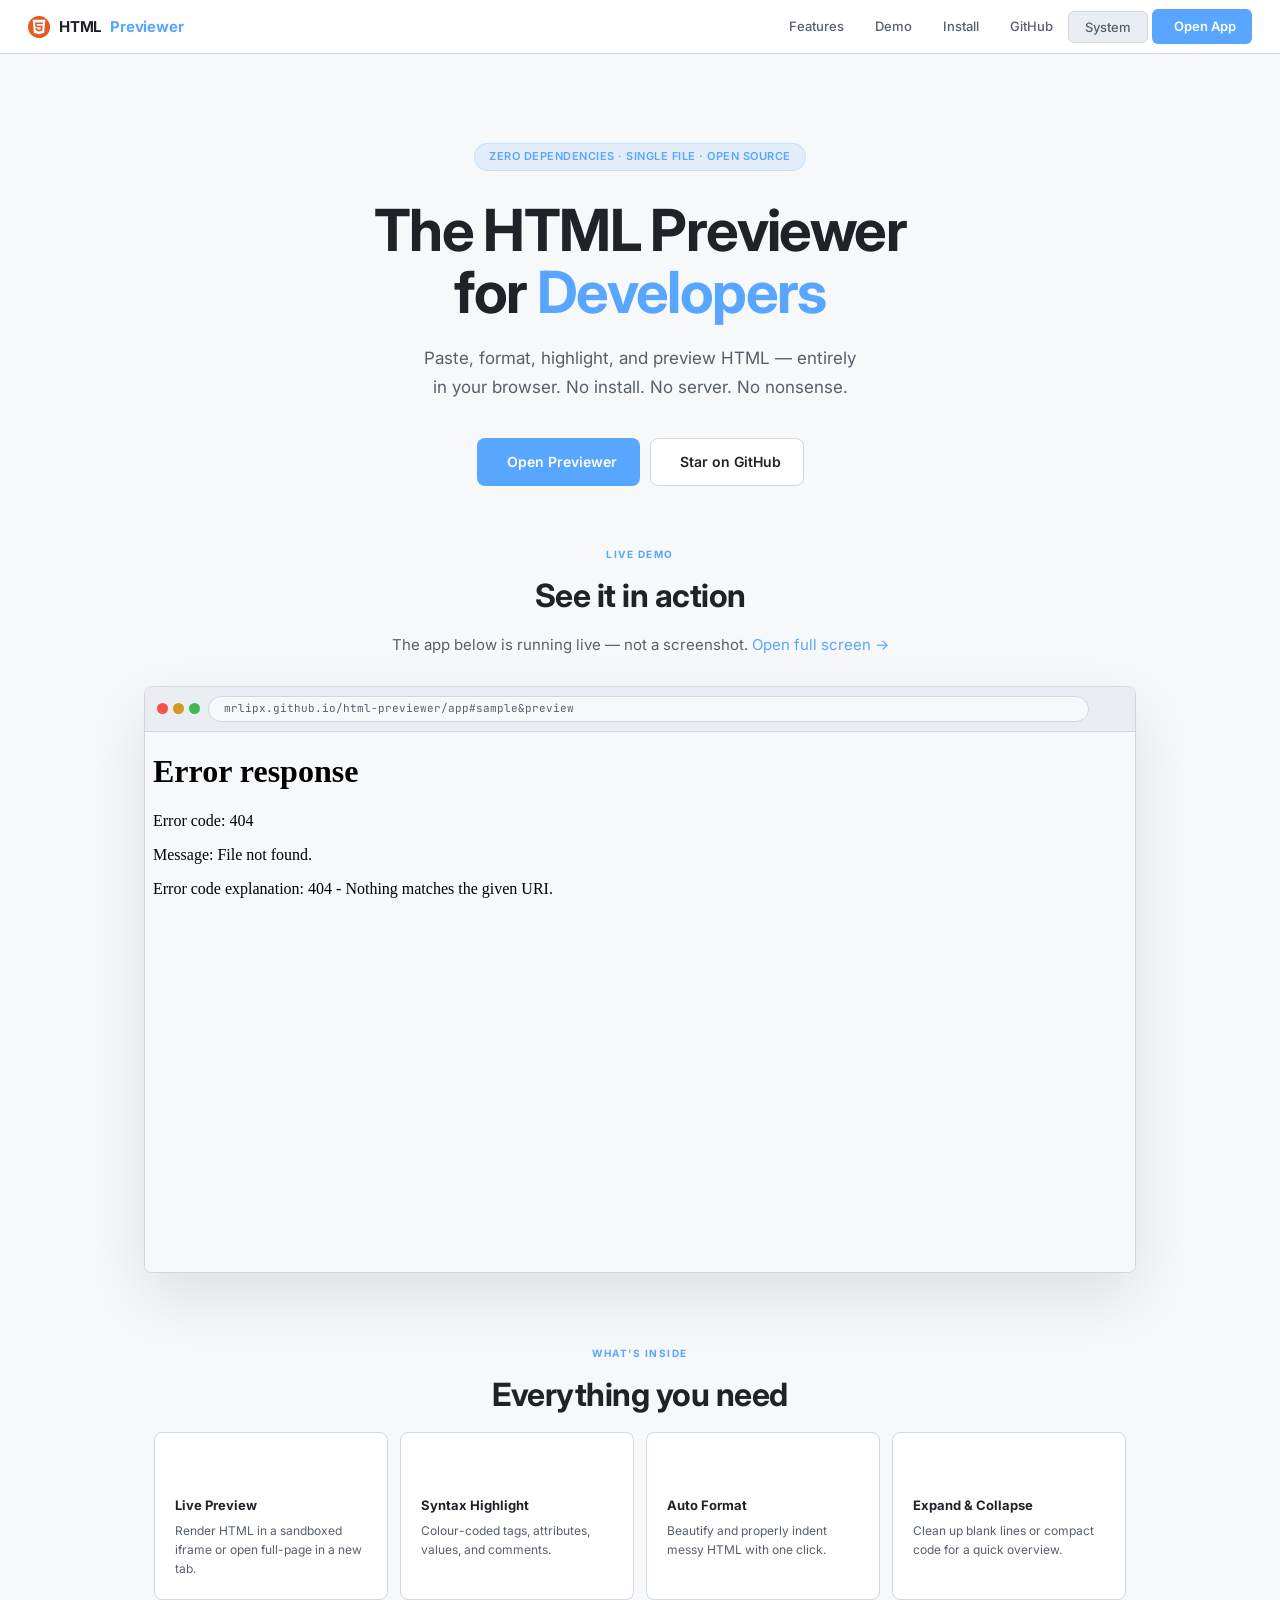
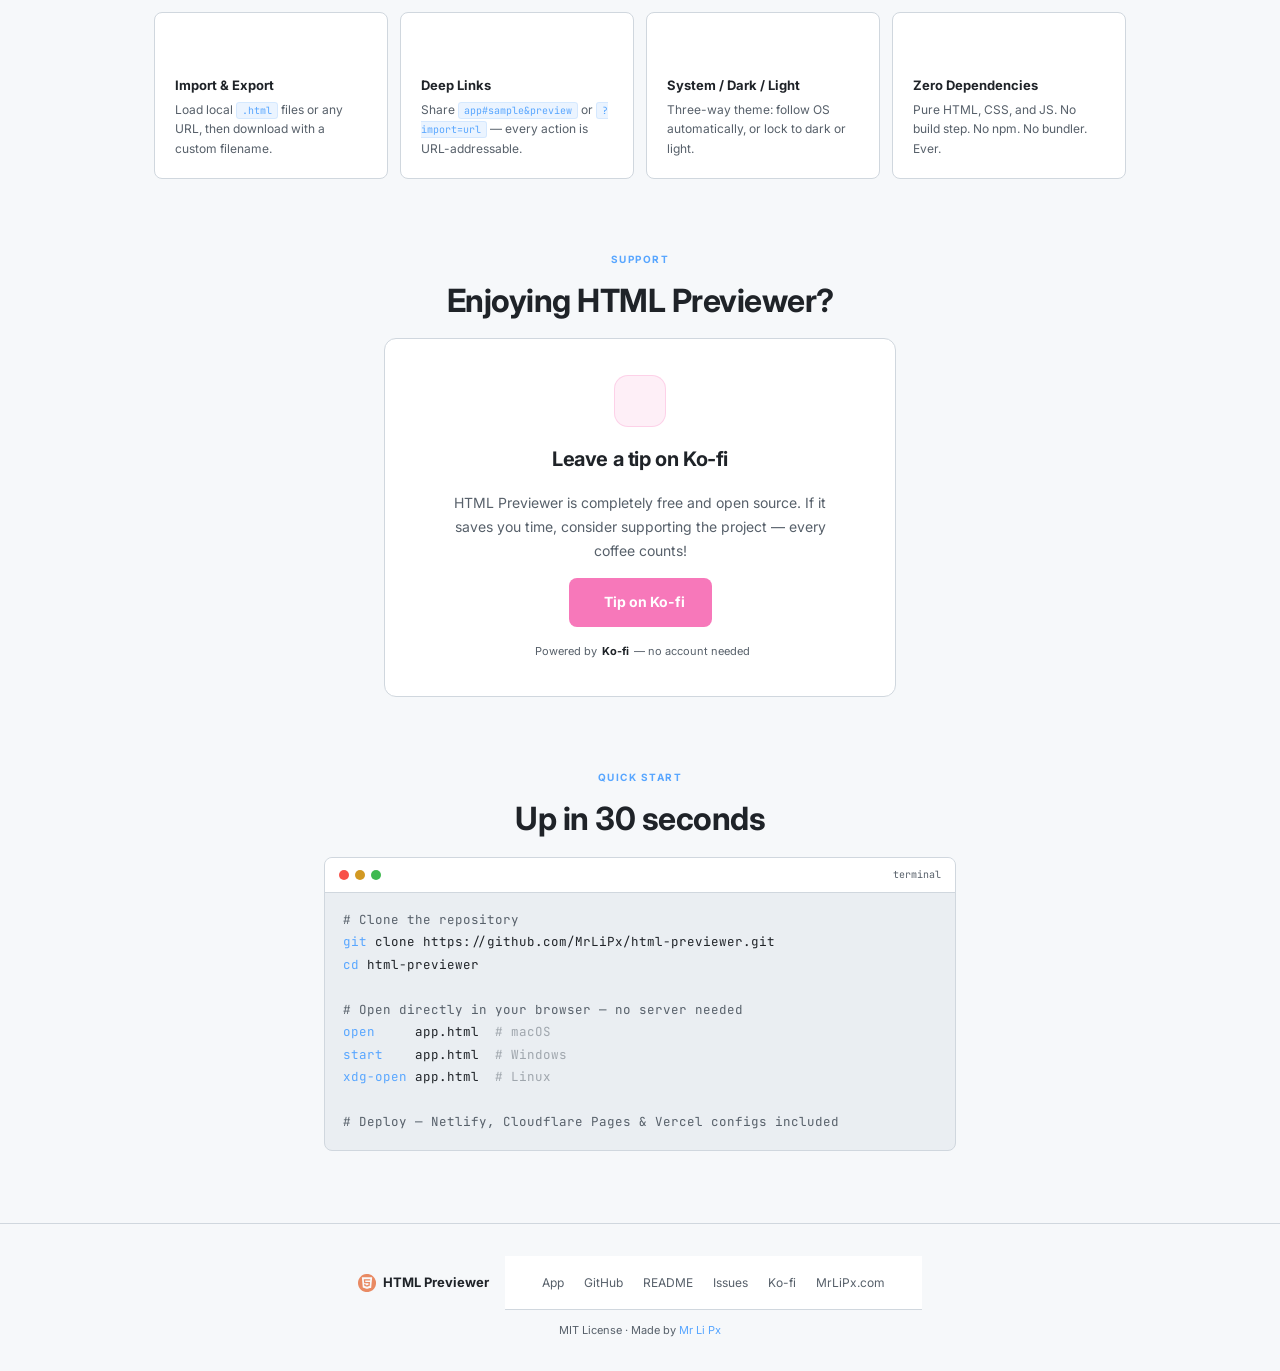
==== commit 176c23bc: "Update index.html Signed-off-by: Mr Li Px <163276171+MrLiPx@users.noreply.github.com>" ====
--- a/index.html
+++ b/index.html
@@ -8,14 +8,14 @@
   <meta name="keywords" content="HTML editor, HTML previewer, live preview, syntax highlight, HTML formatter, browser editor, online HTML tool, zero dependencies, free HTML editor" />
   <meta name="author" content="Mr Li Px" />
   <meta name="robots" content="index, follow" />
-  <link rel="canonical" href="https://html-previewer.dev.mrlipx.com/" />
+  <link rel="canonical" href="https://mrlipx.github.io/html-previewer/" />
 
   <!-- OPEN GRAPH -->
   <meta property="og:type"        content="website" />
   <meta property="og:site_name"   content="HTML Previewer" />
   <meta property="og:title"       content="HTML Previewer — Free Browser-Based Live HTML Editor" />
   <meta property="og:description" content="Zero-dependency HTML editor and live previewer. No install. No server. No sign-up." />
-  <meta property="og:url"         content="https://html-previewer.dev.mrlipx.com/" />
+  <meta property="og:url"         content="https://mrlipx.github.io/html-previewer/" />
   <meta property="og:image"       content="https://html-previewer.tzn.workers.dev/media/images/logos/html5.png" />
   <meta property="og:image:width"  content="128" />
   <meta property="og:image:height" content="128" />
@@ -44,7 +44,7 @@
     "applicationCategory":"DeveloperApplication",
     "operatingSystem":"Any",
     "description":"A zero-dependency, browser-based HTML editor and live previewer.",
-    "url":"https://html-previewer.dev.mrlipx.com/",
+    "url":"https://mrlipx.github.io/html-previewer/",
     "downloadUrl":"https://github.com/MrLiPx/html-previewer",
     "softwareVersion":"1.2.0",
     "license":"https://github.com/MrLiPx/html-previewer/blob/main/LICENSE",
@@ -269,7 +269,7 @@
       <div class="tl"><span class="tl-r"></span><span class="tl-y"></span><span class="tl-g"></span></div>
       <div class="bm-url">
         <i class="fi fi-rr-lock bu-l"></i>
-        <span class="bu-t">html-previewer.dev.mrlipx.com/app#sample&amp;preview</span>
+        <span class="bu-t">mrlipx.github.io/html-previewer/app#sample&amp;preview</span>
       </div>
       <a class="bm-ext" href="app#sample&preview" target="_blank" rel="noopener noreferrer" title="Open full screen" aria-label="Open demo full screen">
         <i class="fi fi-rr-share" aria-hidden="true"></i>
